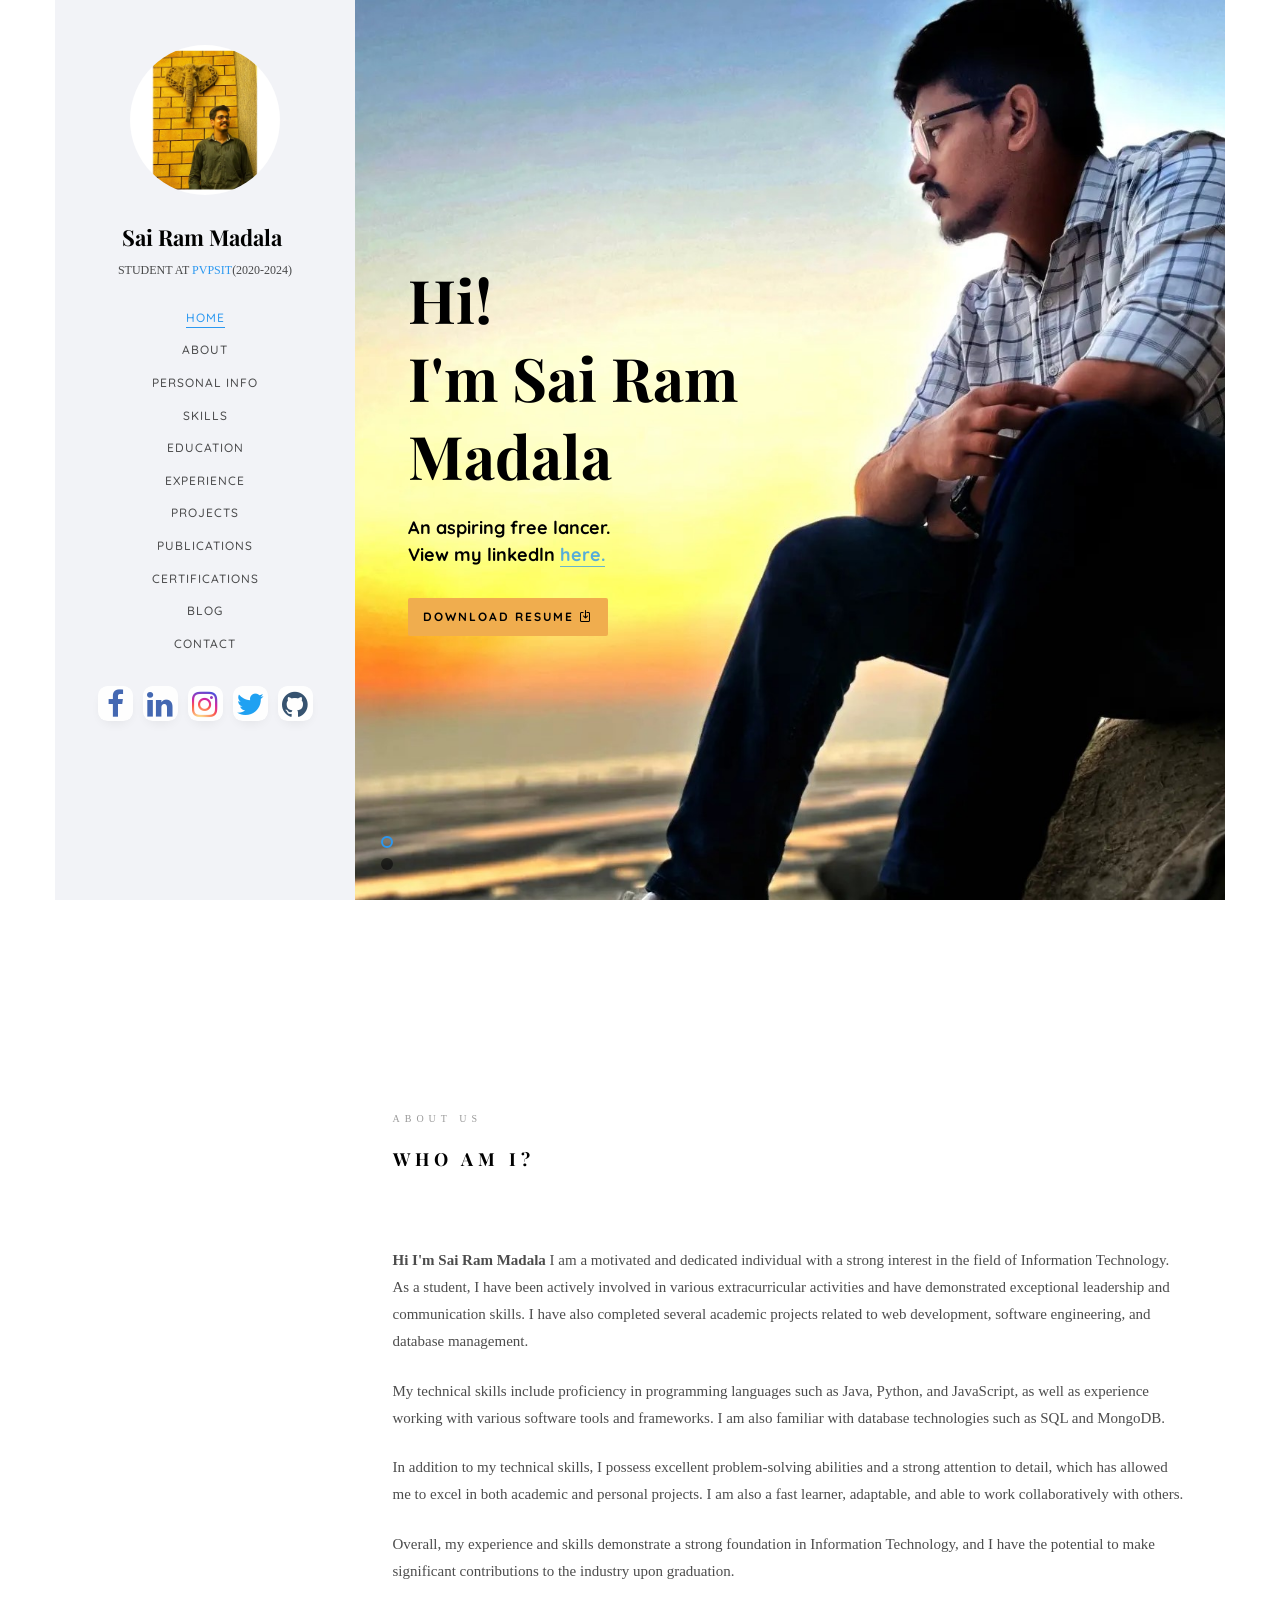
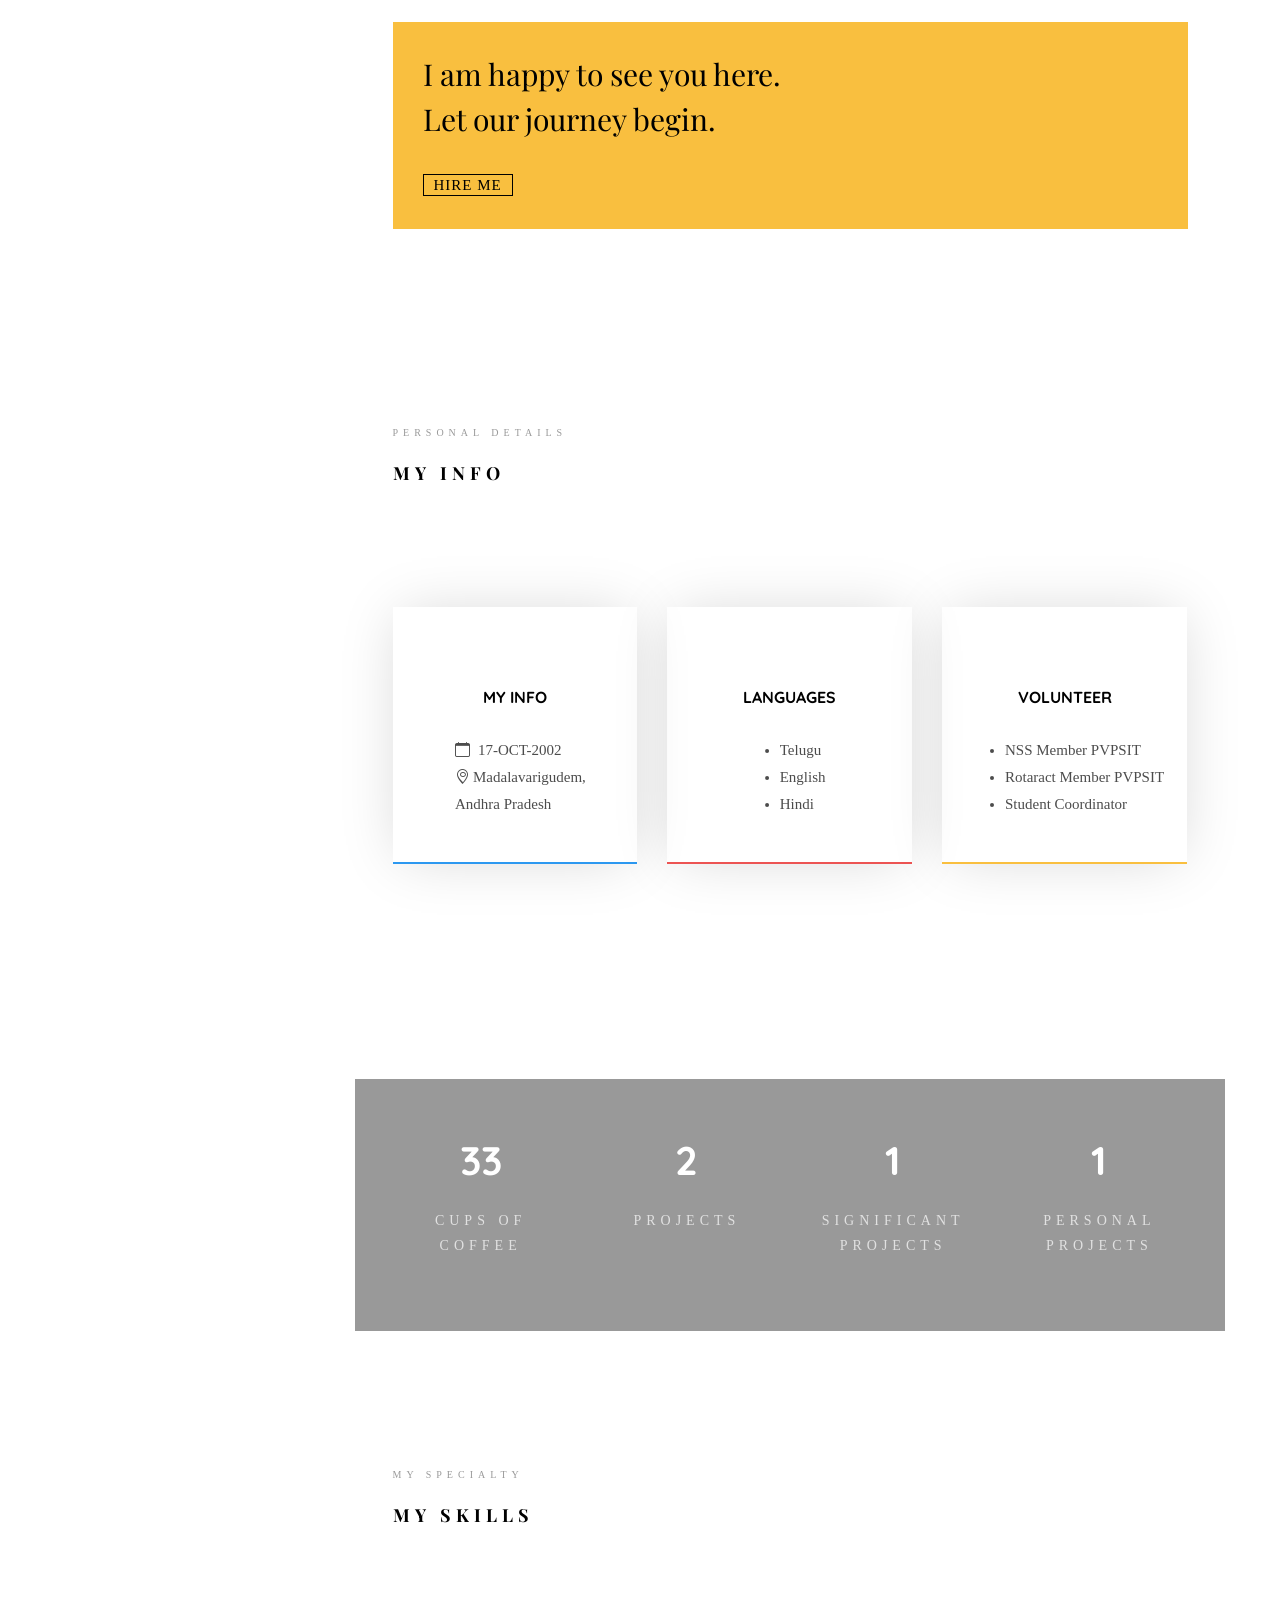
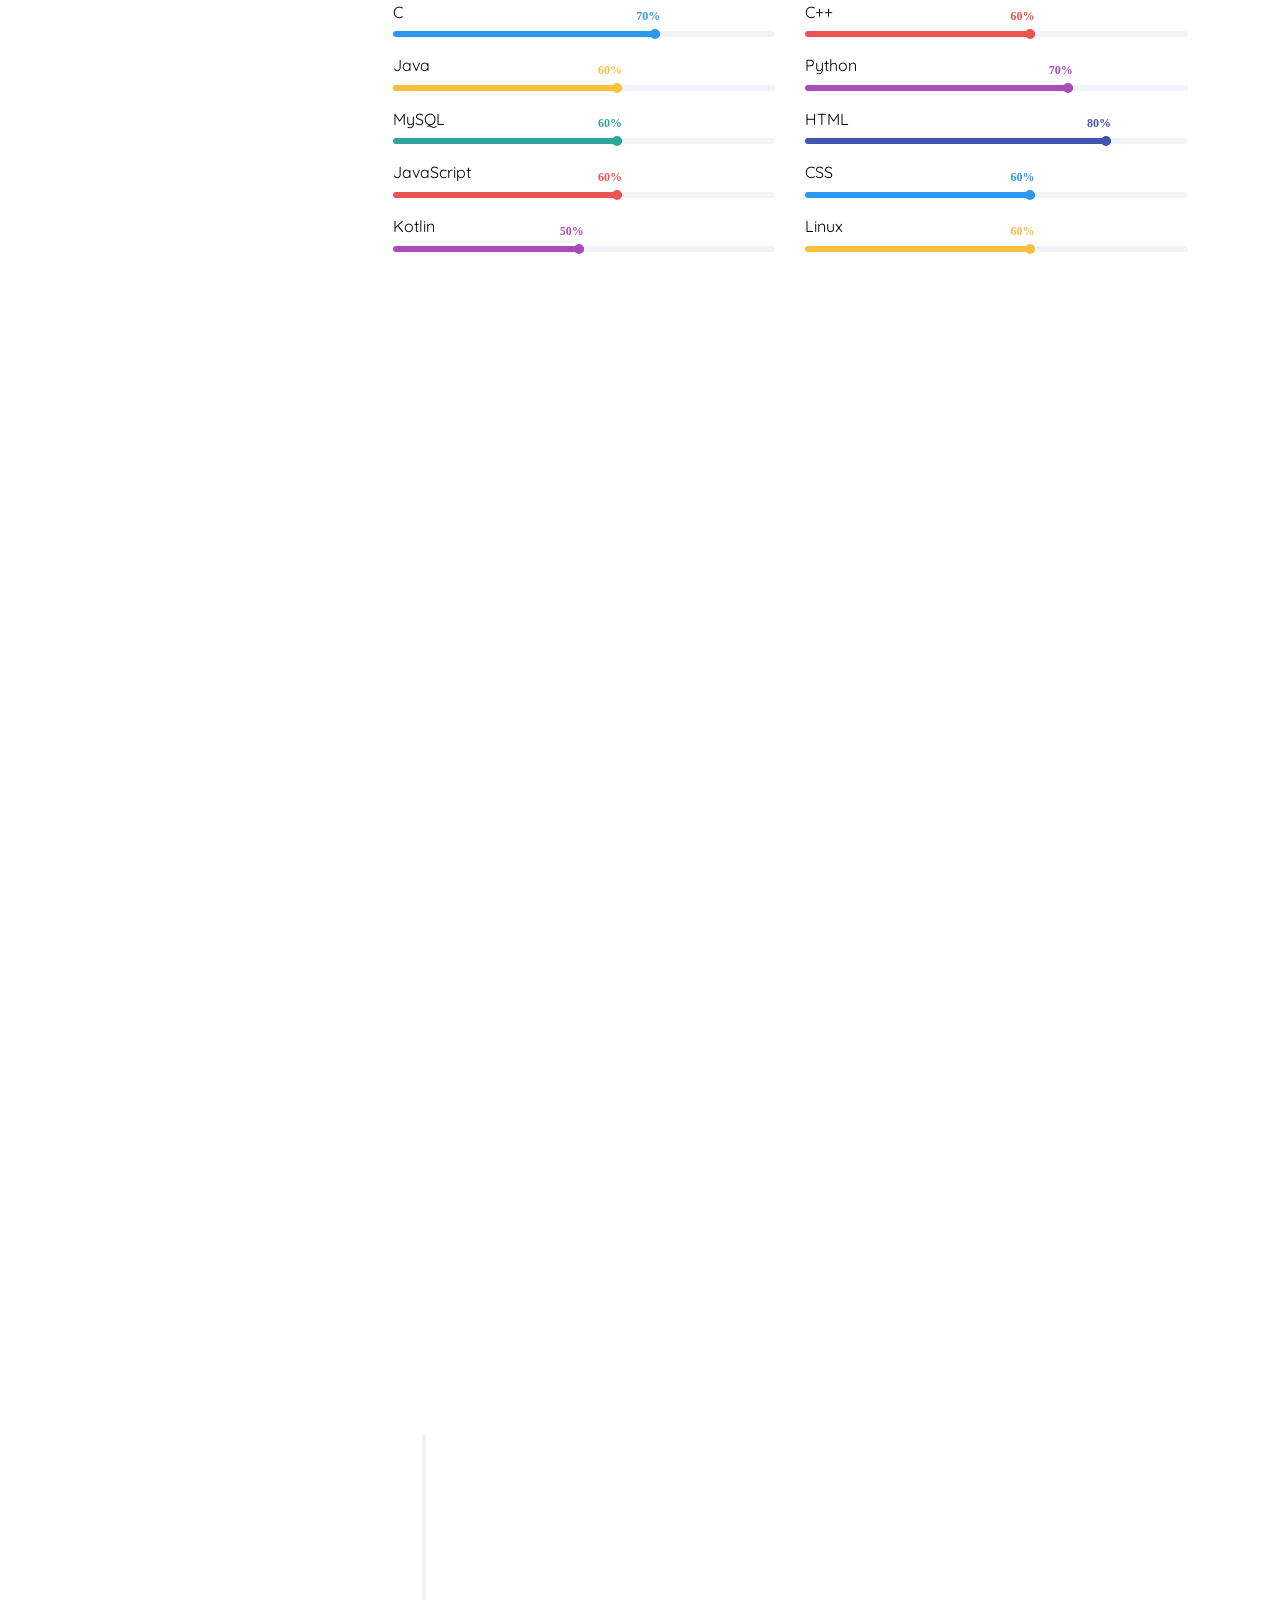
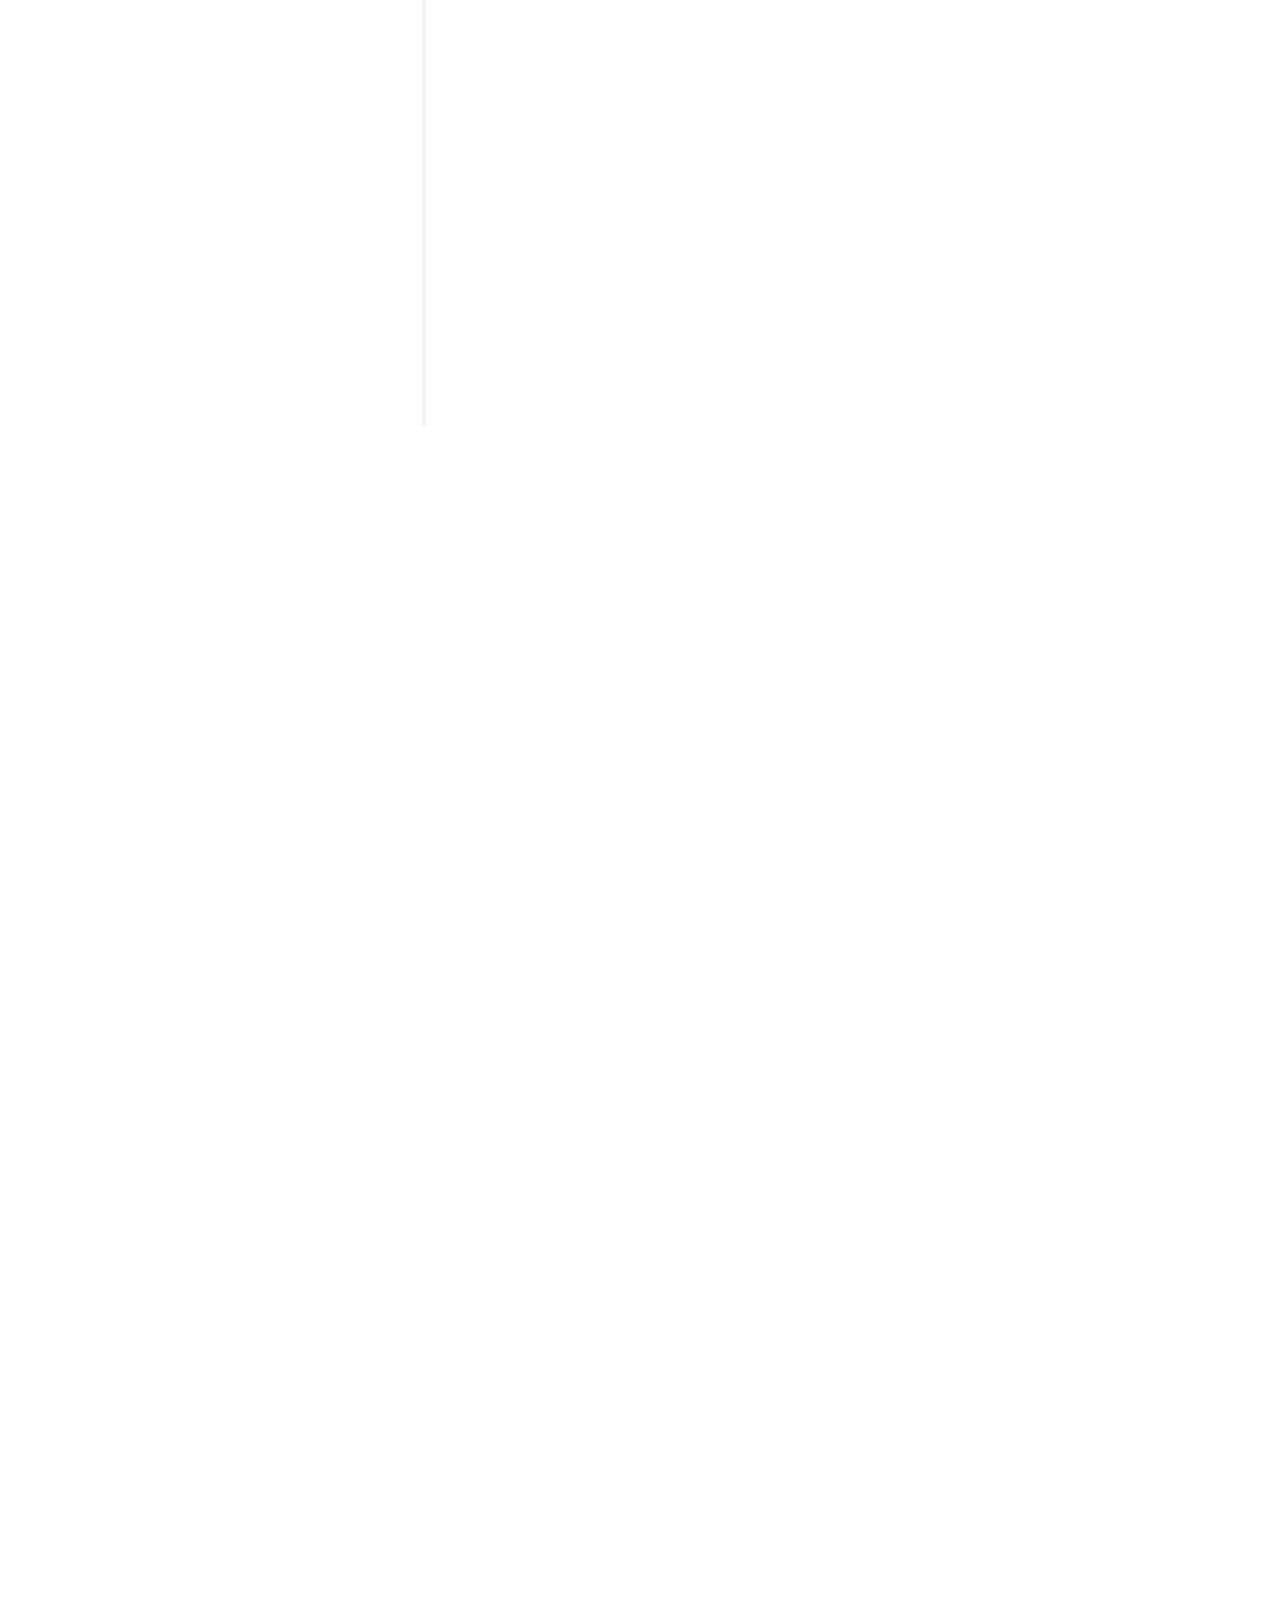
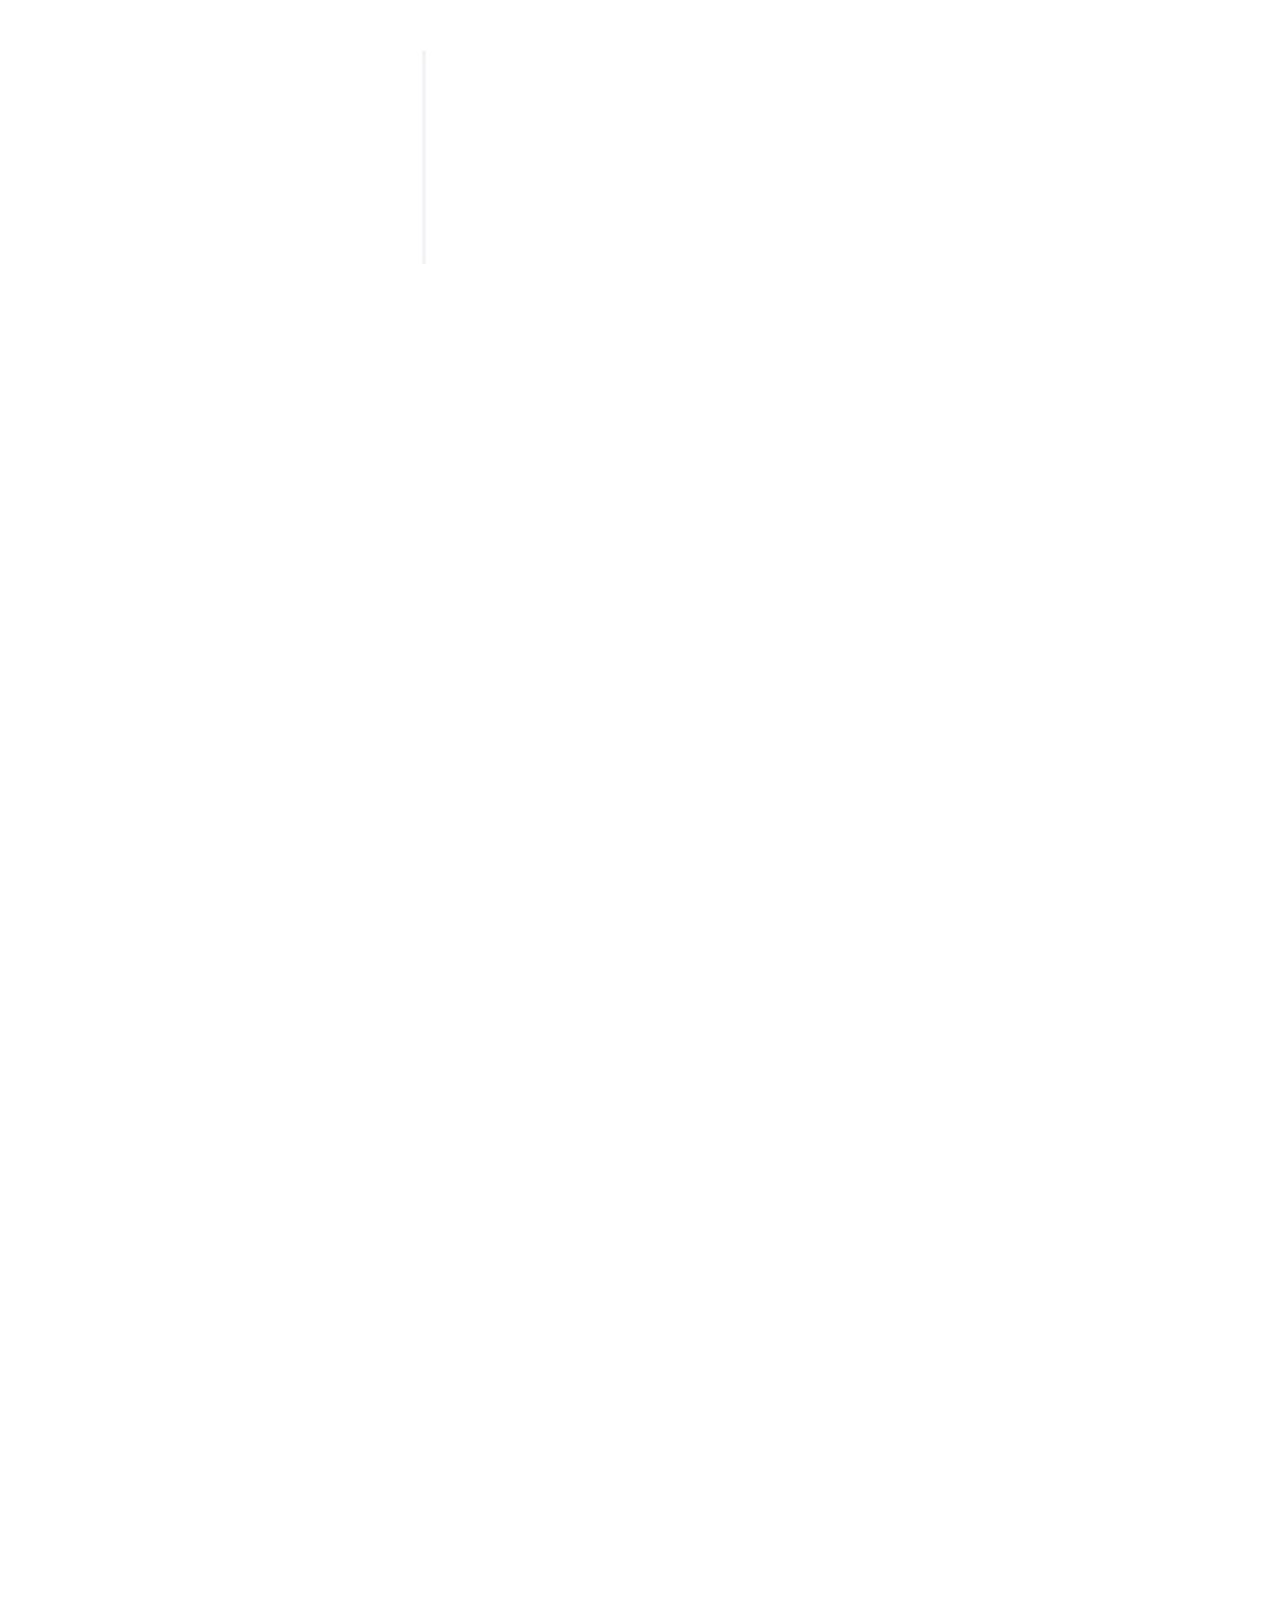
==== index.html @ a5eb8eda "skills update" ====
<!DOCTYPE HTML>
<html>
	<head>
	<meta charset="utf-8">
	<meta http-equiv="X-UA-Compatible" content="IE=edge">
	<title>Sai Ram Madala</title>
	<meta name="viewport" content="width=device-width, initial-scale=1">
	<meta name="description" content="" />
	<meta name="keywords" content="" />
	<meta name="author" content="" />

  <!-- Facebook and Twitter integration -->
	<meta property="og:title" content=""/>
	<meta property="og:image" content=""/>
	<meta property="og:url" content=""/>
	<meta property="og:site_name" content=""/>
	<meta property="og:description" content=""/>
	<meta name="twitter:title" content="" />
	<meta name="twitter:image" content="" />
	<meta name="twitter:url" content="" />
	<meta name="twitter:card" content="" />


	<link rel="stylesheet" href="https://cdnjs.cloudflare.com/ajax/libs/font-awesome/4.7.0/css/font-awesome.min.css">

	<!--Corousel-->
	<link rel="stylesheet" href="https://maxcdn.bootstrapcdn.com/bootstrap/3.4.1/css/bootstrap.min.css">
  	<script src="https://ajax.googleapis.com/ajax/libs/jquery/3.6.3/jquery.min.js"></script>
 	<script src="https://maxcdn.bootstrapcdn.com/bootstrap/3.4.1/js/bootstrap.min.js"></script>

	<!-- Place favicon.ico and apple-touch-icon.png in the root directory -->
	<link rel="shortcut icon" href="images/profile.jpg">

	<link href="https://fonts.googleapis.com/css?family=Quicksand:300,400,500,700" rel="stylesheet">
	<link href="https://fonts.googleapis.com/css?family=Playfair+Display:400,400i,700" rel="stylesheet">
	<link rel="stylesheet" href="https://cdn.jsdelivr.net/npm/bootstrap-icons@1.5.0/font/bootstrap-icons.css">
	
	<!-- Animate.css -->
	<link rel="stylesheet" href="css/animate.css">
	<!-- Icomoon Icon Fonts-->
	<link rel="stylesheet" href="css/icomoon.css">
	<!-- Bootstrap  -->
	<link rel="stylesheet" href="css/bootstrap.css">
	<!-- Flexslider  -->
	<link rel="stylesheet" href="css/flexslider.css">
	<!-- Flaticons  -->
	<link rel="stylesheet" href="fonts/flaticon/font/flaticon.css">
	<!-- Owl Carousel -->
	<link rel="stylesheet" href="css/owl.carousel.min.css">
	<link rel="stylesheet" href="css/owl.theme.default.min.css">
	<!-- Theme style  -->
	<link rel="stylesheet" href="css/style.css">

	<!-- Modernizr JS -->
	<script src="js/modernizr-2.6.2.min.js"></script>


	<script src="http://www.w3schools.com/lib/w3data.js"></script>
	<!-- FOR IE9 below -->
	<!--[if lt IE 9]>
	<script src="js/respond.min.js"></script>
	<![endif]-->

	</head>
	<body>
	<div id="colorlib-page">
		<div class="container-wrap">
		<a href="#" class="js-colorlib-nav-toggle colorlib-nav-toggle" data-toggle="collapse" data-target="#navbar" aria-expanded="false" aria-controls="navbar"><i></i></a>
		<aside id="colorlib-aside" role="complementary" class="border js-fullheight">
			<div class="text-center">
				<div class="author-img" style="background-image: url(images/profile.jpg);"></div>
				<h1 id="colorlib-logo"><a href="index.html">Sai Ram Madala</a></h1>
				<span class="position">Student at <a href="https://www.pvpsiddhartha.ac.in/" target="_blank">PVPSIT</a>(2020-2024)</span>
			</div>
			<nav id="colorlib-main-menu" role="navigation" class="navbar">
				<div id="navbar" class="collapse">
					<ul>
						<li class="active"><a href="#" data-nav-section="home">Home</a></li>
						<li><a href="#" data-nav-section="about">About</a></li>
						<li><a href="#" data-nav-section="Personal Info">Personal Info</a></li>
						<li><a href="#" data-nav-section="skills">Skills</a></li>
						<li><a href="#" data-nav-section="education">Education</a></li>
						<li><a href="#" data-nav-section="experience">Experience</a></li>
						<li><a href="#" data-nav-section="projects">Projects</a></li>
						<li><a href="#" data-nav-section="Publications">Publications</a></li>
						<li><a href="#" data-nav-section="Certifications">Certifications</a></li>
						<li><a href="#" data-nav-section="blog">blog</a></li>
						<li><a href="#" data-nav-section="contact">Contact</a></li>
					</ul>
				</div>
			</nav>

			<div class="colorlib-footer">
				<div class="wrapper">
					<a href="https://www.facebook.com/sairammadala333/" target="_blank"><div class="bg-ico" id="facebook"><i class="fa fa-facebook social  facebook fa-2x"></i></div></a>
					<a href="https://www.linkedin.com/in/madala-sairam/" target="_blank"><div class="bg-ico" id="linkedin"><i class="fa fa-linkedin social  linkedin fa-2x"></i></div></a>
					<a href="https://www.instagram.com/sairam_madala/" target="_blank"><div class="bg-ico" id="instagram"><i class="fa fa-instagram social  instagram fa-2x"></i></div></a>
					<a href="https://twitter.com/MadalaSair65687" target="_blank"><div class="bg-ico" id="twitter"><i class="fa fa-twitter social  twitter fa-2x"></i></div></a>
					<a href="https://github.com/sairammadala/" target="_blank"><div class="bg-ico" id="tumblr"><i class="fa fa-github social  tumblr fa-2x"></i></div></a>
					</div>
			</div>

		</aside>

		<div id="colorlib-main">
			<section id="colorlib-hero" class="js-fullheight" data-section="home">
				<div class="flexslider js-fullheight">
					<ul class="slides">
				   	<li style="background-image: url(images/cover.jpg); background-size: cover	;">
				   		<div class="overlay"></div>
				   		<div class="container-fluid">
				   			<div class="row">
					   			<div class="col-md-6 col-md-offset-3 col-md-pull-3 col-sm-12 col-xs-12 js-fullheight slider-text">
					   				<div class="slider-text-inner js-fullheight">
					   					<div class="desc">
						   					<h1>Hi! <br>I'm Sai Ram Madala</h1>
						   					<h2 style="color: black;"><b>An aspiring free lancer.<br>View my linkedln <a href="https://www.linkedin.com/in/madala-sairam/" target="_blank">here.</a></b></h2>
												<p ><a class="btn btn-warning" href="./documents/MSR.pdf" style="color: black;"><b>Download resume </b><i class="icon-download4"></i></a></p>
											</div>
					   				</div>
					   			</div>
					   		</div>
				   		</div>
				   	</li>
				   	<li style="background-image: url(images/cover.jpg);background-size: cover;">
				   		<div class="overlay"></div>
				   		<div class="container-fluid">
				   			<div class="row">
					   			<div class="col-md-6 col-md-offset-3 col-md-pull-3 col-sm-12 col-xs-12 js-fullheight slider-text">
					   				<div class="slider-text-inner">
					   					<div class="desc">
						   					<h1>Aspiring <br>Developer</h1>
												<h2><b>View my github profile <a href="https://github.com/sairammadala" target="_blank">here</a></b></h2>
												<p><a href="./documents/MSR.pdf" class="btn btn-warning"><b>Download resume<i class="icon-download4"></i></b> </a></p>
											</div>
					   				</div>
					   			</div>
					   		</div>
				   		</div>
				   	</li>
				  	</ul>
			  	</div>
			</section>

			<section class="colorlib-about" data-section="about">
				<div class="colorlib-narrow-content">
					<div class="row">
						<div class="col-md-12">
							<div class="row row-bottom-padded-sm animate-box" data-animate-effect="fadeInLeft">
								<div class="col-md-12">	
									<div class="about-desc">
										<span class="heading-meta">About Us</span>
										<h2 class="colorlib-heading">Who Am I?</h2>
										<p><strong>Hi I'm Sai Ram Madala</strong> I am a motivated and dedicated individual with a strong interest in the field of Information Technology. As a student, I have been actively involved in various extracurricular activities and have demonstrated exceptional leadership and communication skills. I have also completed several academic projects related to web development, software engineering, and database management.</p>
										<p>My technical skills include proficiency in programming languages such as Java, Python, and JavaScript, as well as experience working with various software tools and frameworks. I am also familiar with database technologies such as SQL and MongoDB.</p>
										<p>In addition to my technical skills, I possess excellent problem-solving abilities and a strong attention to detail, which has allowed me to excel in both academic and personal projects. I am also a fast learner, adaptable, and able to work collaboratively with others.</p>
										<p>Overall, my experience and skills demonstrate a strong foundation in Information Technology, and I have the potential to make significant contributions to the industry upon graduation.</p>
									</div>
								</div>
							</div>
							<div class="row">
								<div class="col-md-12 animate-box" data-animate-effect="fadeInLeft">
									<div class="hire">
										<h2>I am happy to see you here.<br>Let our journey begin.</h2>
										<a href="https://www.linkedin.com/in/madala-sairam/" class="btn-hire" target="_blank">Hire me</a>
									</div>
								</div>
							</div>
						</div>
					</div>
				</div>
			</section>


			
			<section class="colorlib-services" data-section="Personal Info">
				<div class="colorlib-narrow-content">
					<div class="row">
						<div class="col-md-6 col-md-offset-3 col-md-pull-3 animate-box" data-animate-effect="fadeInLeft">
							<span class="heading-meta">Personal Details</span>
							<h2 class="colorlib-heading">My Info</h2>
						</div>
					</div>
					<div class="row row-pt-md">
						<div class="col-md-4 text-center animate-box">
							<div class="services color-1">
								<span class="icon">
									<i class="bi-file-person"></i>
								</span>
								<div class="desc" style="text-align: center;">
									<h3>MY INFO</h3>
									<ul style="text-align: left; list-style-type: none;">
										<li><i class="bi-calendar" style="margin-right: 5px;"></i><p style="display: inline; padding-left: 3px;">17-OCT-2002</p></li>
										<li><i class="bi-geo-alt" style="display: inline;"></i><p style="display: inline; padding-left: 3px;">Madalavarigudem, Andhra Pradesh</p></li>
									</ul>
								</div>
							</div>
						</div>
						<div class="col-md-4 text-center animate-box">
							<div class="services color-2">
								<span class="icon">
									<i class="bi-translate"></i>
								</span>
								<div class="desc">
									<h3>Languages</h3>
									<div style="position: absolute;left: 47%;transform: translate(-50%,0%);">
										<ul style="text-align: left;">
											<li>Telugu</li>
											<li>English</li>
											<li>Hindi</li>
										</ul>
									</div>
								</div>
							</div>
						</div>
						<div class="col-md-4 text-center animate-box">
							<div class="services color-3">
								<span class="icon">
									<i class="bi-person"></i>
								</span>
								<div class="desc">
									<h3>Volunteer</h3>
									<div>
										<ul style="text-align: left;">
											<li>NSS Member PVPSIT</li>
											<li>Rotaract Member PVPSIT</li>
											<li>Student Coordinator</li>
										</ul>
									</div>
								</div>
							</div>
						</div>
					</div>
				</div>
			</section>
			
			<div id="colorlib-counter" class="colorlib-counters" style="background-image: url(images/cover_bg_1.jpg);" data-stellar-background-ratio="0.5">
				<div class="overlay"></div>
				<div class="colorlib-narrow-content">
					<div class="row">
					</div>
					<div class="row">
						<div class="col-md-3 text-center animate-box">
							<span class="colorlib-counter js-counter" data-from="0" data-to="99" data-speed="5000" data-refresh-interval="50"></span>
							<span class="colorlib-counter-label">Cups of coffee</span>
						</div>
						<div class="col-md-3 text-center animate-box">
							<span class="colorlib-counter js-counter" data-from="0" data-to="6" data-speed="5000" data-refresh-interval="50"></span>
							<span class="colorlib-counter-label">Projects</span>
						</div>
						<div class="col-md-3 text-center animate-box">
							<span class="colorlib-counter js-counter" data-from="0" data-to="2" data-speed="5000" data-refresh-interval="50"></span>
							<span class="colorlib-counter-label">Significant <br>Projects</span>
						</div>
						<div class="col-md-3 text-center animate-box">
							<span class="colorlib-counter js-counter" data-from="0" data-to="4" data-speed="5000" data-refresh-interval="50"></span>
							<span class="colorlib-counter-label">Personal <br>Projects</span>
						</div>
					</div>
				</div>
			</div>

			<section class="colorlib-skills" data-section="skills">
				<div class="colorlib-narrow-content">
					<div class="row">
						<div class="col-md-6 col-md-offset-3 col-md-pull-3 animate-box" data-animate-effect="fadeInLeft">
							<span class="heading-meta">My Specialty</span>
							<h2 class="colorlib-heading animate-box">My Skills</h2>
						</div>
					</div>
					<div class="row">
						<div class="col-md-6 animate-box" data-animate-effect="fadeInLeft">
							<div class="progress-wrap">
								<h3>C</h3>
								<div class="progress">
								 	<div class="progress-bar color-1" role="progressbar" aria-valuenow="70"
								  	aria-valuemin="0" aria-valuemax="100" style="width:70%">
								    <span>70%</span>
								  	</div>
								</div>
							</div>
						</div>
						<div class="col-md-6 animate-box" data-animate-effect="fadeInRight">
							<div class="progress-wrap">
								<h3>C++</h3>
								<div class="progress">
								 	<div class="progress-bar color-2" role="progressbar" aria-valuenow="60"
								  	aria-valuemin="0" aria-valuemax="100" style="width:60%">
								    <span>60%</span>
								  	</div>
								</div>
							</div>
						</div>
						<div class="col-md-6 animate-box" data-animate-effect="fadeInLeft">
							<div class="progress-wrap">
								<h3>Java</h3>
								<div class="progress">
								 	<div class="progress-bar color-3" role="progressbar" aria-valuenow="60"
								  	aria-valuemin="0" aria-valuemax="100" style="width:60%">
								    <span>60%</span>
								  	</div>
								</div>
							</div>
						</div>
						<div class="col-md-6 animate-box" data-animate-effect="fadeInRight">
							<div class="progress-wrap">
								<h3>Python</h3>
								<div class="progress">
								 	<div class="progress-bar color-4" role="progressbar" aria-valuenow="70"
								  	aria-valuemin="0" aria-valuemax="100" style="width:70%">
								    <span>70%</span>
								  	</div>
								</div>
							</div>
						</div>
						<div class="col-md-6 animate-box" data-animate-effect="fadeInLeft">
							<div class="progress-wrap">
								<h3>MySQL</h3>
								<div class="progress">
								 	<div class="progress-bar color-5" role="progressbar" aria-valuenow="60"
								  	aria-valuemin="0" aria-valuemax="100" style="width:60%">
								    <span>60%</span>
								  	</div>
								</div>
							</div>
						</div>
						<div class="col-md-6 animate-box" data-animate-effect="fadeInRight">
							<div class="progress-wrap">
								<h3>HTML</h3>
								<div class="progress">
								 	<div class="progress-bar color-6" role="progressbar" aria-valuenow="80"
								  	aria-valuemin="0" aria-valuemax="100" style="width:80%">
								    <span>80%</span>
								  	</div>
								</div>
							</div>
						</div>
						<div class="col-md-6 animate-box" data-animate-effect="fadeInLeft">
							<div class="progress-wrap">
								<h3>JavaScript</h3>
								<div class="progress">
								 	<div class="progress-bar color-2" role="progressbar" aria-valuenow="60"
								  	aria-valuemin="0" aria-valuemax="100" style="width:60%">
								    <span>60%</span>
								  	</div>
								</div>
							</div>
						</div>
						<div class="col-md-6 animate-box" data-animate-effect="fadeInRight">
							<div class="progress-wrap">
								<h3>CSS</h3>
								<div class="progress">
								 	<div class="progress-bar color-1" role="progressbar" aria-valuenow="60"
								  	aria-valuemin="0" aria-valuemax="100" style="width:60%">
								    <span>60%</span>
								  	</div>
								</div>
							</div>
						</div>
						<div class="col-md-6 animate-box" data-animate-effect="fadeInLeft">
							<div class="progress-wrap">
								<h3>Kotlin</h3>
								<div class="progress">
								 	<div class="progress-bar color-4" role="progressbar" aria-valuenow="50"
								  	aria-valuemin="0" aria-valuemax="100" style="width:50%">
								    <span>50%</span>
								  	</div>
								</div>
							</div>
						</div>
						<div class="col-md-6 animate-box" data-animate-effect="fadeInRight">
							<div class="progress-wrap">
								<h3>Linux</h3>
								<div class="progress">
								 	<div class="progress-bar color-3" role="progressbar" aria-valuenow="60"
								  	aria-valuemin="0" aria-valuemax="100" style="width:60%">
								    <span>60%</span>
								  	</div>
								</div>
							</div>
						</div>
						<div class="col-md-6 animate-box" data-animate-effect="fadeInLeft">
							<div class="progress-wrap">
								<h3>Git</h3>
								<div class="progress">
								 	<div class="progress-bar color-6" role="progressbar" aria-valuenow="70"
								  	aria-valuemin="0" aria-valuemax="100" style="width:70%">
								    <span>70%</span>
								  	</div>
								</div>
							</div>
						</div>
						<div class="col-md-6 animate-box" data-animate-effect="fadeInRight">
							<div class="progress-wrap">
								<h3>Data Structures</h3>
								<div class="progress">
								 	<div class="progress-bar color-5" role="progressbar" aria-valuenow="70"
								  	aria-valuemin="0" aria-valuemax="100" style="width:70%">
								    <span>70%</span>
								  	</div>
								</div>
							</div>
						</div>
						<div class="col-md-6 animate-box" data-animate-effect="fadeInLeft">
							<div class="progress-wrap">
								<h3>Reactjs</h3>
								<div class="progress">
								 	<div class="progress-bar color-3" role="progressbar" aria-valuenow="75"
								  	aria-valuemin="0" aria-valuemax="100" style="width:75%">
								    <span>75%</span>
								  	</div>
								</div>
							</div>
						</div>
					</div>
				</div>
			</section>

			<section class="colorlib-education" data-section="education">
				<div class="colorlib-narrow-content">
					<div class="row">
						<div class="col-md-6 col-md-offset-3 col-md-pull-3 animate-box" data-animate-effect="fadeInLeft">
							<span class="heading-meta">Education</span>
							<h2 class="colorlib-heading animate-box">Education</h2>
						</div>
					</div>
					<div class="row">
						<div class="col-md-12 animate-box" data-animate-effect="fadeInLeft">
							<div class="fancy-collapse-panel">
								<div class="panel-group" id="accordion" role="tablist" aria-multiselectable="true">
									<div class="panel panel-default">
									    <div class="panel-heading" role="tab" id="headingOne">
									        <h4 class="panel-title">
									            <a class="collapsed" data-toggle="collapse" data-parent="#accordion" href="#collapseOne" aria-expanded="true" aria-controls="collapseOne">Bachelor Degree of Information Technology
									            </a>
									        </h4>
									    </div>
									    <div id="collapseOne" class="panel-collapse collapse in" role="tabpanel" aria-labelledby="headingOne">
									         <div class="panel-body">
									            <div class="row">
										      		<div class="col-md-6">
										      			<p>PRASAD V POTLURI SIDDHARTHA INSTITUTE OF TECHNOLOGY</p>
														<p style="font-size: smaller;">kanuru, Vijayawada</p>
										      		</div>
										      		<div class="col-md-6">
										      			<p>CGPA: 8.99 <br> batch: 2020-2024</p>
										      		</div>
										      	</div>
									         </div>
									    </div>
									</div>
									<div class="panel panel-default">
									    <div class="panel-heading" role="tab" id="headingTwo">
									        <h4 class="panel-title">
									            <a class="collapsed" data-toggle="collapse" data-parent="#accordion" href="#collapseTwo" aria-expanded="false" aria-controls="collapseTwo">Intermediate Education
									            </a>
									        </h4>
									    </div>
									    <div id="collapseTwo" class="panel-collapse collapse" role="tabpanel" aria-labelledby="headingTwo">
									        <div class="panel-body">
									            <div class="row">
													<div class="col-md-6">
														<p>SRI CHAITANYA JUNIOR KALASALA</p>
														<p style="font-size: smaller;">Gudavalli, Vijayawada</p>
													</div>
													<div class="col-md-6">
														<p>CGPA: 9.88 <br> batch: 2018-2020</p>
													</div>
												</div>
									        </div>
									    </div>
									</div>
									<div class="panel panel-default">
									    <div class="panel-heading" role="tab" id="headingThree">
									        <h4 class="panel-title">
									            <a class="collapsed" data-toggle="collapse" data-parent="#accordion" href="#collapseThree" aria-expanded="false" aria-controls="collapseThree">Secondary Education
									            </a>
									        </h4>
									    </div>
									    <div id="collapseThree" class="panel-collapse collapse" role="tabpanel" aria-labelledby="headingThree">
									        <div class="panel-body">
									            <div class="row">
													<div class="col-md-6">
														<p>SRI CHAITANYA TECHNO SCHOOL</p>
														<p style="font-size: smaller;">Nunna, Vijayawada</p>
													</div>
													<div class="col-md-6">
														<p>CGPA: 9.7 <br> batch: 2017-2018</p>
													</div>
												</div>									        
											</div>
									    </div>
									</div>
								</div>
							</div>
						</div>
					</div>
				</div>
			</section>

			<section class="colorlib-experience" data-section="experience">
				<div class="colorlib-narrow-content">
					<div class="row">
						<div class="col-md-6 col-md-offset-3 col-md-pull-3 animate-box" data-animate-effect="fadeInLeft">
							<span class="heading-meta">Internships</span>
							<h2 class="colorlib-heading animate-box">Work Experience</h2>
						</div>
					</div>
					<div class="row">
						<div class="col-md-12">
				         <div class="timeline-centered">
					         <article class="timeline-entry animate-box" data-animate-effect="fadeInLeft">
					            <div class="timeline-entry-inner">
					               <div class="timeline-icon color-1">
					                  <i class="icon-pen2"></i>
					               </div>
					               <div class="timeline-label">
									  <h2><a href="./documents/Internships/AL-ML _Internship.pdf" target="_blank" style="text-decoration: underline;">AI-ML virtual Internship </a>&nbsp;&nbsp;&nbsp;<span>JULY 2022 - SEP 2022</span></h2>									  <p style="margin-top: 0px; font-size: small;padding-top: 0px;">AWS Academy</p>
					                  <p>It was a great experience for me to learn from AWS and I got some hands-on experience on different approaches and methods for AI and ML.</p>
					               </div>
					            </div>
					         </article>


					         <article class="timeline-entry animate-box" data-animate-effect="fadeInRight">
					            <div class="timeline-entry-inner">
					               <div class="timeline-icon color-2">
					                  <i class="icon-pen2"></i>
					               </div>
					               <div class="timeline-label">
									<h2><a href="./documents/Internships/Cyber-Security_Internship.pdf" target="_blank" style="text-decoration: underline;">Cyber Security virtual Internship </a>&nbsp;&nbsp;&nbsp;<span>MAR 2022 - MAY 2022</span></h2>									<p style="margin-top: 0px; font-size: small;padding-top: 0px;">Palo Alto Academy</p>
									<p>It was a great experience for me to learn from Palo Alto and I got some hands-on experience on different approaches and methods for Cybe Security.</p>
								 </div>
					            </div>
					         </article>

					         <article class="timeline-entry animate-box" data-animate-effect="fadeInLeft">
					            <div class="timeline-entry-inner">
					               <div class="timeline-icon color-3">
					                  <i class="icon-pen2"></i>
					               </div>
					               <div class="timeline-label">
									<h2><a href="./documents/Internships/verzeo_cyber-security_Internship.pdf" target="_blank" style="text-decoration: underline;">Cyber Security Internship </a>&nbsp;&nbsp;&nbsp;<span>FEB 2022 - MAR 2022</span></h2>									<p style="margin-top: 0px; font-size: small;padding-top: 0px;">Verzeo</p>
									<p>It was a great experience for me to learn from Verzeo and I got some hands-on experience on different approaches and methods for Cybe Security.</p>
					               </div>
					            </div>
					         </article>

					         <!--<article class="timeline-entry animate-box" data-animate-effect="fadeInTop">
					            <div class="timeline-entry-inner">
					               <div class="timeline-icon color-4">
					                  <i class="icon-pen2"></i>
					               </div>
					               <div class="timeline-label">
					               	<h2><a href="#">Creative Designer</a> <span>2017-2018</span></h2>
					                  <p>Even the all-powerful Pointing has no control about the blind texts it is an almost unorthographic life One day however a small line of blind text by the name of Lorem Ipsum decided to leave for the far World of Grammar.</p>
					               </div>
					            </div>
					         </article>

					         <article class="timeline-entry animate-box" data-animate-effect="fadeInLeft">
					            <div class="timeline-entry-inner">
					               <div class="timeline-icon color-5">
					                  <i class="icon-pen2"></i>
					               </div>
					               <div class="timeline-label">
					               	<h2><a href="#">UI/UX Designer at Envato</a> <span>2017-2018</span></h2>
					                  <p>Even the all-powerful Pointing has no control about the blind texts it is an almost unorthographic life One day however a small line of blind text by the name of Lorem Ipsum decided to leave for the far World of Grammar.</p>
					               </div>
					            </div>
					         </article>-->

					         <article class="timeline-entry begin animate-box" data-animate-effect="fadeInBottom">
					            <div class="timeline-entry-inner">
					               <div class="timeline-icon color-none">
					               </div>
					            </div>
					         </article>
					      </div>
					   </div>
				   </div>
				</div>
			</section>

			<section class="colorlib-blog" data-section="projects">
				<div class="colorlib-narrow-content">
					<div class="row">
						<div class="col-md-6 col-md-offset-3 col-md-pull-3 animate-box" data-animate-effect="fadeInLeft">
							<span class="heading-meta">Projects</span>
							<h2 class="colorlib-heading">Recent projects</h2>
						</div>
					</div>
					<div class="row">
						<div class="col-md-4 col-sm-6 animate-box" data-animate-effect="fadeInLeft">
							<div class="blog-entry">
								<a href="https://github.com/sairammadala/Hotel-Management-System" target="_blank" class="blog-img"><img src="images/hotel.jpg" class="img-responsive" alt="HTML5 Bootstrap Template by colorlib.com"></a>
								<div class="desc">
									<span><small>FEB 2023 -Mar 2023</small> |<small> <i class="icon-bubble3"></i> 4</small></span>
									<h3><a href="https://github.com/sairammadala/Hotel-Management-System" target="_blank">HOTEL MANAGEMENT SYSTEM</a></h3>
									<p>A full stack application of Hotel Management system using Html, CSS, JavaScript, JSP, JDBC, and Databases.</p>
								</div>
							</div>
						</div>
						<div class="col-md-4 col-sm-6 animate-box" data-animate-effect="fadeInRight">
							<div class="blog-entry">
								<a href="https://github.com/sairammadala/Classic-Pong-Game" target="_blank" class="blog-img"><img src="images/pong.png" class="img-responsive" alt="HTML5 Bootstrap Template by colorlib.com"></a>
								<div class="desc">
									<span><small>SEP 2022 - OCT 2022</small> | <small> <i class="icon-bubble3"></i> 4</small></span>
									<h3><a href="https://github.com/sairammadala/Classic-Pong-Game" target="_blank">Classic Pong Game</a></h3>
									<p>A classic Pong Game using python turtle module.</p>
								</div>
							</div>
						</div>
						<div class="col-md-4 col-sm-6 animate-box" data-animate-effect="fadeInLeft">
							<div class="blog-entry">
								<a href="https://github.com/sairammadala/Classic-snake-game" target="_blank" class="blog-img"><img src="images/snake.png" class="img-responsive" alt="HTML5 Bootstrap Template by colorlib.com"></a>
								<div class="desc">
									<span><small>JUL 2022 - AUG 2022</small> |<small> <i class="icon-bubble3"></i> 4</small></span>
									<h3><a href="https://github.com/sairammadala/Classic-snake-game" target="_blank">Classic Snake Game</a></h3>
									<p>A classic Snake Game using python turtle module.</p>
								</div>
							</div>
						</div>

					</div>
					<div class="row" id="tobereplaced1">
						<div class="col-md-12 animate-box">
							<p><a class="btn btn-primary btn-lg btn-load-more" onclick="load_content1()">Load more <i class="icon-reload"></i></a></p>
						</div>
					</div>
					<!-- <div w3-include-html="./Include_pages/projects.html"></div>  -->
					<div class="row" id="load_projects" style="display: none;">
						<div class="col-md-4 col-sm-6" data-animate-effect="fadeInLeft">
							<div class="blog-entry">
								<a href="https://github.com/sairammadala/Turtle_crossing_capstone_project" target="_blank" class="blog-img"><img src="images/turtle_crossing.png" class="img-responsive" alt="HTML5 Bootstrap Template by colorlib.com"></a>
								<div class="desc">
									<span><small>JUN 2022 - JUL 2022</small> |<small> <i class="icon-bubble3"></i> 4</small></span>
									<h3><a href="https://github.com/sairammadala/Turtle_crossing_capstone_project" target="_blank">Turtle Crossing Game</a></h3>
									<p>Turtle Crossing Game using python turtle module.</p>
								</div>
							</div>
						</div>
						<div class="col-md-4 col-sm-6" data-animate-effect="fadeInLeft">
							<div class="blog-entry">
								<a href="https://github.com/sairammadala/Tkinter-Pomodoro_GUI_Application" target="_blank" class="blog-img"><img src="images/pomodoro.png" class="img-responsive" alt="HTML5 Bootstrap Template by colorlib.com"></a>
								<div class="desc">
									<span><small>JUN 2022 - JUL 2022</small> |<small> <i class="icon-bubble3"></i> 4</small></span>
									<h3><a href="https://github.com/sairammadala/Tkinter-Pomodoro_GUI_Application" target="_blank">Pomodoro Timer</a></h3>
									<p>Pomodoro GUI timer using python Tkinter module.</p>
								</div>
							</div>
						</div>
						<div class="col-md-4 col-sm-6" data-animate-effect="fadeInLeft">
							<div class="blog-entry">
								<a href="https://github.com/sairammadala/Password-Manager-GUI-app" target="_blank" class="blog-img"><img src="images/password_manager.png" class="img-responsive" alt="HTML5 Bootstrap Template by colorlib.com"></a>
								<div class="desc">
									<span><small>MAY 2022 - JUN 2022</small> |<small> <i class="icon-bubble3"></i> 4</small></span>
									<h3><a href="https://github.com/sairammadala/Password-Manager-GUI-app" target="_blank">Password Manager Application</a></h3>
									<p>Password Manager GUI Application using python Tkinter module.</p>
								</div>
							</div>
						</div>
					</div>
					<script>
						function load_content1(){
							var rm = document.getElementById("tobereplaced1")
							rm.remove()
							// w3IncludeHTML();
							var to_be_loaded = document.getElementById("load_projects")
							to_be_loaded.style.display="block";
						}
					</script>
				</div>
			</section>

			<section class="colorlib-experience" data-section="Publications">
				<div class="colorlib-narrow-content">
					<div class="row">
						<div class="col-md-6 col-md-offset-3 col-md-pull-3 animate-box" data-animate-effect="fadeInLeft">
							<span class="heading-meta">Publications</span>
							<h2 class="colorlib-heading animate-box">Publications</h2>
						</div>
					</div>
					<div class="row">
						<div class="col-md-12">
				         <div class="timeline-centered">
					         <article class="timeline-entry animate-box" data-animate-effect="fadeInLeft">
					            <div class="timeline-entry-inner">
					               <div class="timeline-icon color-1">
					                  <i class="icon-pen2"></i>
					               </div>
					               <div class="timeline-label">
									  <h2><a href="https://www.ijiemr.org/public/uploads/paper/511511675672961.pdf" target="_blank" style="text-decoration: underline;">
										Human Activity Classification based on Smartphone Data <br> using ML Techniques</a>&nbsp;&nbsp;&nbsp;<span>FEB 2023</span></h2>
									  <p style="margin-top: 0px; font-size: small;padding-top: 0px;">International Journal For Innovative Engineering and Management Research</p>
					                  <p>The Publication mainly focuses on recognizing the fundamental human activities such as running, standing, and walking using Supervised Machine Learning techniques.</p>
					               </div>
					            </div>
					         </article>

					         <article class="timeline-entry begin animate-box" data-animate-effect="fadeInBottom">
					            <div class="timeline-entry-inner">
					               <div class="timeline-icon color-none">
					               </div>
					            </div>
					         </article>
					      </div>
					   </div>
				   </div>
				</div>
			</section>

			<section class="colorlib-work" data-section="Certifications">
				<div class="colorlib-narrow-content">
					<div class="row">
						<div class="col-md-6 col-md-offset-3 col-md-pull-3 animate-box" data-animate-effect="fadeInLeft">
							<span class="heading-meta">Licenses and Certifications</span>
							<h2 class="colorlib-heading animate-box">Recent certifications</h2>
						</div>
					</div>
					<div class="row">
						<div class="col-md-6 animate-box" data-animate-effect="fadeInLeft">
							<div class="project" style="background-image: url(./documents/coursera/meta_front_end/html_css_depth.png);">
								<div class="desc">
									<div class="con">
										<h3><a href="https://www.coursera.org/account/accomplishments/certificate/YCK9S6J53QYD" target="_blank" style="text-decoration: underline; font-weight: bold;">HTML and CSS in depth</a></h3>
										<span>Coursera</span>
										<p class="icon">
											<span><a><i class="bi-calendar2"></i></a></span>
											<span><a>MAR</a></span>
											<span><a>2023</a></span>
										</p>
									</div>
								</div>
							</div>
						</div>
						<div class="col-md-6 animate-box" data-animate-effect="fadeInLeft">
							<div class="project" style="background-image: url(./documents/coursera/google_it_automation/crash_python.png);">
								<div class="desc">
									<div class="con">
										<h3><a href="https://www.coursera.org/account/accomplishments/verify/KBHJBZN2ESBA" target="_blank" style="text-decoration: underline; font-weight: bold;">Crash course on Python</a></h3>
										<span>Coursera</span>
										<p class="icon">
											<span><a><i class="bi-calendar2"></i></a></span>
											<span><a>FEB</a></span>
											<span><a>2023</a></span>
										</p>
									</div>
								</div>
							</div>
						</div>
						<div class="col-md-6 animate-box" data-animate-effect="fadeInLeft">
							<div class="project" style="background-image: url(./documents/coursera/meta_back_end/Programming_python.png);">
								<div class="desc">
									<div class="con">
										<h3><a href="https://coursera.org/share/c1eb5614d5e2d27c9998bde2c46f3ae8" target="_blank" style="text-decoration: underline; font-weight: bold;">Programming in Python</a></h3>
										<span>Coursera</span>
										<p class="icon">
											<span><a><i class="bi-calendar2"></i></a></span>
											<span><a>FEB</a></span>
											<span><a>2023</a></span>
										</p>
									</div>
								</div>
							</div>
						</div>
						
						<div class="col-md-6 animate-box" data-animate-effect="fadeInLeft">
							<div class="project" style="background-image: url(./documents/coursera/meta_back_end/introduction_back_end.png);">
								<div class="desc">
									<div class="con">
										<h3><a href="https://coursera.org/share/146d27ff21e15570c95317957b282883" target="_blank" style="text-decoration: underline; font-weight: bold;">Intoduction to Back-End Development</a></h3>
										<span>Coursera</span>
										<p class="icon">
											<span><a><i class="bi-calendar2"></i></a></span>
											<span><a>JAN</a></span>
											<span><a>2023</a></span>
										</p>
									</div>
								</div>
							</div>
						</div>
						
					</div>
					<div class="row" id="tobereplaced2">
						<div class="col-md-12 animate-box">
							<p><a class="btn btn-primary btn-lg btn-load-more" onclick="load_content2()">Load more <i class="icon-reload"></i></a></p>
						</div>
					</div>
					<div class="row" id="load_certifications" style="display: none;">
						<div class="row">
							<div class="col-md-6" data-animate-effect="fadeInLeft">
								<div class="project" style="background-image: url(./documents/AWS_Academy/aws-academy-graduate-aws-academy-machine-learning-foundations.png);">
									<div class="desc">
										<div class="con">
											<h3><a href="https://www.credly.com/badges/d407b5df-3378-4108-8844-46508812a6d3/linked_in_profile" target="_blank" style="text-decoration: underline; font-weight: bold;">AWS Academy Graduate - AWS Academy Machine Learning Foundations</a></h3>
											<span>Coursera</span>
											<p class="icon">
												<span><a><i class="bi-calendar2"></i></a></span>
												<span><a>OCT</a></span>
												<span><a>2022</a></span>
											</p>
										</div>
									</div>
								</div>
							</div>
							
							<div class="col-md-6 " data-animate-effect="fadeInLeft">
								<div class="project" style="background-image: url(./documents/coursera/meta_front_end/version_control.png);">
									<div class="desc">
										<div class="con">
											<h3><a href="https://coursera.org/share/0290022de1a0cbfca8ee12f241c878c1" target="_blank" style="text-decoration: underline; font-weight: bold;">Git and Github</a></h3>
											<span>Coursera</span>
											<p class="icon">
												<span><a><i class="bi-calendar2"></i></a></span>
												<span><a>OCT</a></span>
												<span><a>2022</a></span>
											</p>
										</div>
									</div>
								</div>
							</div>
							
							<div class="col-md-6" data-animate-effect="fadeInLeft">
								<div class="project" style="background-image: url(./documents/coursera/meta_android/Introduction_to_Android_Mobile_Application_Development.png);">
									<div class="desc">
										<div class="con">
											<h3><a href="https://coursera.org/share/995a0aabaa4d9e91319ee08330a8e236" target="_blank" style="text-decoration: underline; font-weight: bold;">Introduction to Android Mobile Application Development</a></h3>
											<span>Coursera</span>
											<p class="icon">
												<span><a><i class="bi-calendar2"></i></a></span>
												<span><a>OCT</a></span>
												<span><a>2022</a></span>
											</p>
										</div>
									</div>
								</div>
							</div>
							
							<div class="col-md-6" data-animate-effect="fadeInLeft">
								<div class="project" style="background-image: url(./documents/coursera/meta_front_end/programming_with_javascript.png);">
									<div class="desc">
										<div class="con">
											<h3><a href="https://coursera.org/share/63c79091d658ff6337dcff4a23b77e5e" target="_blank" style="text-decoration: underline; font-weight: bold;">Programming with JavaScript</a></h3>
											<span>Coursera</span>
											<p class="icon">
												<span><a><i class="bi-calendar2"></i></a></span>
												<span><a>OCT</a></span>
												<span><a>2022</a></span>
											</p>
										</div>
									</div>
								</div>
							</div>
							
							<div class="col-md-6" data-animate-effect="fadeInLeft">
								<div class="project" style="background-image: url(./documents/AWS_Academy/aws-academy-graduate-aws-academy-cloud-foundations.png);">
									<div class="desc">
										<div class="con">
											<h3><a href="https://www.credly.com/badges/8a6f3d93-51db-4954-a555-2c139b18f6ad/linked_in_profile" target="_blank" style="text-decoration: underline; font-weight: bold;">AWS Academy Graduate - AWS Academy Cloud Foundations</a></h3>
											<span>AWS Academy</span>
											<p class="icon">
												<span><a><i class="bi-calendar2"></i></a></span>
												<span><a>SEP</a></span>
												<span><a>2022</a></span>
											</p>
										</div>
									</div>
								</div>
							</div>
							
							<div class="col-md-6 " data-animate-effect="fadeInLeft">
								<div class="project" style="background-image: url(./documents/coursera/meta_front_end/introduction_to_front_end.png);">
									<div class="desc">
										<div class="con">
											<h3><a href="https://coursera.org/share/50378d850afb14422635300966d0c9a1" target="_blank" style="text-decoration: underline; font-weight: bold;">Introduction to Front-End Development</a></h3>
											<span>Coursera</span>
											<p class="icon">
												<span><a><i class="bi-calendar2"></i></a></span>
												<span><a>SEP</a></span>
												<span><a>2022</a></span>
											</p>
										</div>
									</div>
								</div>
							</div>
							
							<div class="col-md-6 " data-animate-effect="fadeInLeft">
								<div class="project" style="background-image: url(../../documents/Infosys_Springboard/Python_foundation.png);">
									<div class="desc">
										<div class="con">
											<h3><a href="../../documents/Infosys_Springboard/Python_foundation.pdf" target="_blank" style="text-decoration: underline; font-weight: bold;">Python Foundation</a></h3>
											<span>Infosys Springboard</span>
											<p class="icon">
												<span><a><i class="bi-calendar2"></i></a></span>
												<span><a>SEP</a></span>
												<span><a>2022</a></span>
											</p>
										</div>
									</div>
								</div>
							</div>
							
							<div class="col-md-6 " data-animate-effect="fadeInLeft">
								<div class="project" style="background-image: url(../../documents/verzeo/verzeo_cyber_security.jpg);">
									<div class="desc">
										<div class="con">
											<h3><a href="../../documents/verzeo/verzeo_cyber_security.pdf" target="_blank" style="text-decoration: underline; font-weight: bold;">Cyber Security</a></h3>
											<span>Verzeo</span>
											<p class="icon">
												<span><a><i class="bi-calendar2"></i></a></span>
												<span><a>APR</a></span>
												<span><a>2022</a></span>
											</p>
										</div>
									</div>
								</div>
							</div>
						</div>
					</div>
					<script>
						function load_content2(){
							var rm = document.getElementById("tobereplaced2")
							rm.remove()
							// w3IncludeHTML();
							var to_be_loaded = document.getElementById("load_certifications")
							to_be_loaded.style.display="block";
						}
					</script>
				</div>
			</section>

			<section class="colorlib-blog" data-section="blog">
				<div class="colorlib-narrow-content">
					<div class="row">
						<div class="col-md-6 col-md-offset-3 col-md-pull-3 animate-box" data-animate-effect="fadeInLeft">
							<span class="heading-meta">Read</span>
							<h2 class="colorlib-heading">Recent Blog</h2>
						</div>
					</div>
					<div class="row">
						<div class="col-md-4 col-sm-6 animate-box" data-animate-effect="fadeInLeft">
							<div class="blog-entry">
								<div class="blog-img">
									<div id="myCarousel" class="carousel slide" data-ride="carousel">
										<!-- Indicators -->
										<ol class="carousel-indicators">
										  <li data-target="#myCarousel" data-slide-to="0" class="active"></li>
										  <li data-target="#myCarousel" data-slide-to="1" ></li>
										  <li data-target="#myCarousel" data-slide-to="2" ></li>
										</ol>
										<div class="carousel-inner" style="height: 100%;">
											<div class="item active">
												<img src="./images/rotasia_2023/rotasia_2k23.jpg" class="img-responsive" alt="home">
											</div>
											
											<div class="item">
												<img src="./images/rotasia_2023/rimg_1.jpg" alt="img1">
											</div>
								
											<div class="item">
												<img src="./images/rotasia_2023/rimg_2.JPG" alt="img2">
											</div>
										</div>
									</div>
								</div>
								<div class="desc">
									<span><small>FEB 2023 </small> | <small> Rotasia 2023 </small> | <small> <i class="icon-bubble3"></i> 4</small></span>
									<h3><a href="blog.html">Rotasia Bangaldesh 2023</a></h3>
									<p>It was a great experience attending to Rotasia Bangladesh 2023, It helped me to get exposed to the world more than ever and I also gained many connections</p>
								</div>
							</div>
						</div>
						<div class="col-md-4 col-sm-6 animate-box" data-animate-effect="fadeInLeft">
							<div class="blog-entry">
								<div class="blog-img">
									<div id="myCarousel" class="carousel slide" data-ride="carousel">
										<!-- Indicators -->
										<ol class="carousel-indicators">
										  <li data-target="#myCarousel" data-slide-to="0" class="active"></li>
										  <li data-target="#myCarousel" data-slide-to="1" ></li>
										</ol>
										<div class="carousel-inner" style="height: 100%;">
											<div class="item active">
												<img src="./images/GES2023/ges2023.jpg" alt="Los Angeles">
											</div>
											
											<div class="item">
												<img src="./images/GES2023/img_1.jpg" alt="Chicago">
											</div>
								
										</div>
									</div>
								</div>
								<div class="desc">
									<span><small>FEB 2023</small> | <small> GES 2k23 </small> | <small> <i class="icon-bubble3"></i> 4</small></span>
									<h3><a href="blog.html">GES summit 2023 IIT KGP</a></h3>
									<p>The whole IIT KGP campus was so big that we cant see it within our eyesight and beautiful too.We attended GES summit and participated in many events like intern carnival which gave us our first interview experience </p>
								</div>
							</div>
						</div>
					</div>
					<script>
						function load_content3(){
							var rm = document.getElementById("tobereplaced3")
							rm.remove()
							var add = document.getElementById("load_blog")
							add.style.display="block"
						}
					</script>
				</div>
			</section>

			<section class="colorlib-contact" data-section="contact">
				<div class="colorlib-narrow-content">
					<div class="row">
						<div class="col-md-6 col-md-offset-3 col-md-pull-3 animate-box" data-animate-effect="fadeInLeft">
							<span class="heading-meta">Get in Touch</span>
							<h2 class="colorlib-heading">Contact</h2>
						</div>
					</div>
					<div class="row">
						<div class="col-md-5">
							<div class="colorlib-feature colorlib-feature-sm animate-box" data-animate-effect="fadeInLeft">
								<div class="colorlib-icon">
									<i class="icon-globe-outline"></i>
								</div>
								<div class="colorlib-text">
									<p><a>sairammadala7101@gmail.com</a></p>
								</div>
							</div>

							<div class="colorlib-feature colorlib-feature-sm animate-box" data-animate-effect="fadeInLeft">
								<div class="colorlib-icon">
									<i class="icon-map"></i>
								</div>
								<div class="colorlib-text">
									<p>Madalavarigudem, Andhra Pradesh</p>
								</div>
							</div>

							<div class="colorlib-feature colorlib-feature-sm animate-box" data-animate-effect="fadeInLeft">
								<div class="colorlib-icon">
									<i class="icon-phone"></i>
								</div>
								<div class="colorlib-text">
									<p><a href="tel://">+91 8978142606</a></p>
								</div>
							</div>
						</div>
						<div class="col-md-7 col-md-push-1">
							<div class="row">
								<div class="col-md-10 col-md-offset-1 col-md-pull-1 animate-box" data-animate-effect="fadeInRight">
									<form action="https://formsubmit.co/sairammadala7101@gmail.com" method="post">
										<div class="form-group">
											<input type="text" class="form-control" placeholder="Name" id="name" name="name" required>										</div>
										<div class="form-group">
											<input type="email" class="form-control" placeholder="Email" id="email" name="email" required>										</div>
										<div class="form-group">
											<input type="text" class="form-control" placeholder="Subject" id="subject" name="subject"  required>										</div>
										<div class="form-group">
											<textarea id="message" cols="30" rows="7" class="form-control" placeholder="Message" id="message" name="message" required></textarea>
										</div>
										<div class="form-group">
											<!-- <input type="submit" class="btn btn-primary btn-send-message" value="Send Message"> -->
											<button class="btn btn-primary btn-send-message" onclick="return validateForm()">send message</button>										</div>
									</form>
								</div>
								
							</div>
						</div>
					</div>
				</div>
			</section>

		</div><!-- end:colorlib-main -->
	</div><!-- end:container-wrap -->
	</div><!-- end:colorlib-page -->

	<!--Contact form script-->
	<script>
		// function sendEmail(){
			
		// }
	</script>

	<!-- jQuery -->
	<script src="js/jquery.min.js"></script>
	<!-- jQuery Easing -->
	<script src="js/jquery.easing.1.3.js"></script>
	<!-- Bootstrap -->
	<script src="js/bootstrap.min.js"></script>
	<!-- Waypoints -->
	<script src="js/jquery.waypoints.min.js"></script>
	<!-- Flexslider -->
	<script src="js/jquery.flexslider-min.js"></script>
	<!-- Owl carousel -->
	<script src="js/owl.carousel.min.js"></script>
	<!-- Counters -->
	<script src="js/jquery.countTo.js"></script>
	
	
	<!-- MAIN JS -->
	<script src="js/main.js"></script>

	</body>
</html>
---- css/icomoon.css ----
@font-face {
  font-family: 'icomoon';
  src:  url('fonts/icomoon.eot?6py85u');
  src:  url('fonts/icomoon.eot?6py85u#iefix') format('embedded-opentype'),
    url('fonts/icomoon.ttf?6py85u') format('truetype'),
    url('fonts/icomoon.woff?6py85u') format('woff'),
    url('fonts/icomoon.svg?6py85u#icomoon') format('svg');
  font-weight: normal;
  font-style: normal;
}

[class^="icon-"], [class*=" icon-"] {
  /* use !important to prevent issues with browser extensions that change fonts */
  font-family: 'icomoon' !important;
  speak: none;
  font-style: normal;
  font-weight: normal;
  font-variant: normal;
  text-transform: none;
  line-height: 1;

  /* Better Font Rendering =========== */
  -webkit-font-smoothing: antialiased;
  -moz-osx-font-smoothing: grayscale;
}

.icon-times:before {
  content: "\e930";
}
.icon-tick:before {
  content: "\e931";
}
.icon-plus:before {
  content: "\e932";
}
.icon-minus:before {
  content: "\e933";
}
.icon-equals:before {
  content: "\e934";
}
.icon-divide:before {
  content: "\e935";
}
.icon-chevron-right:before {
  content: "\e936";
}
.icon-chevron-left:before {
  content: "\e937";
}
.icon-arrow-right-thick:before {
  content: "\e938";
}
.icon-arrow-left-thick:before {
  content: "\e939";
}
.icon-th-small:before {
  content: "\e93a";
}
.icon-th-menu:before {
  content: "\e93b";
}
.icon-th-list:before {
  content: "\e93c";
}
.icon-th-large:before {
  content: "\e93d";
}
.icon-home:before {
  content: "\e93e";
}
.icon-arrow-forward:before {
  content: "\e93f";
}
.icon-arrow-back:before {
  content: "\e940";
}
.icon-rss:before {
  content: "\e941";
}
.icon-location:before {
  content: "\e942";
}
.icon-link:before {
  content: "\e943";
}
.icon-image:before {
  content: "\e944";
}
.icon-arrow-up-thick:before {
  content: "\e945";
}
.icon-arrow-down-thick:before {
  content: "\e946";
}
.icon-starburst:before {
  content: "\e947";
}
.icon-starburst-outline:before {
  content: "\e948";
}
.icon-star3:before {
  content: "\e949";
}
.icon-flow-children:before {
  content: "\e94a";
}
.icon-export:before {
  content: "\e94b";
}
.icon-delete2:before {
  content: "\e94c";
}
.icon-delete-outline:before {
  content: "\e94d";
}
.icon-cloud-storage:before {
  content: "\e94e";
}
.icon-wi-fi:before {
  content: "\e94f";
}
.icon-heart:before {
  content: "\e950";
}
.icon-flash:before {
  content: "\e951";
}
.icon-cancel:before {
  content: "\e952";
}
.icon-backspace:before {
  content: "\e953";
}
.icon-attachment:before {
  content: "\e954";
}
.icon-arrow-move:before {
  content: "\e955";
}
.icon-warning:before {
  content: "\e956";
}
.icon-user:before {
  content: "\e957";
}
.icon-radar:before {
  content: "\e958";
}
.icon-lock-open:before {
  content: "\e959";
}
.icon-lock-closed:before {
  content: "\e95a";
}
.icon-location-arrow:before {
  content: "\e95b";
}
.icon-info:before {
  content: "\e95c";
}
.icon-user-delete:before {
  content: "\e95d";
}
.icon-user-add:before {
  content: "\e95e";
}
.icon-media-pause:before {
  content: "\e95f";
}
.icon-group:before {
  content: "\e960";
}
.icon-chart-pie:before {
  content: "\e961";
}
.icon-chart-line:before {
  content: "\e962";
}
.icon-chart-bar:before {
  content: "\e963";
}
.icon-chart-area:before {
  content: "\e964";
}
.icon-video:before {
  content: "\e965";
}
.icon-point-of-interest:before {
  content: "\e966";
}
.icon-infinity:before {
  content: "\e967";
}
.icon-globe:before {
  content: "\e968";
}
.icon-eye:before {
  content: "\e969";
}
.icon-cog:before {
  content: "\e96a";
}
.icon-camera:before {
  content: "\e96b";
}
.icon-upload:before {
  content: "\e96c";
}
.icon-scissors:before {
  content: "\e96d";
}
.icon-refresh:before {
  content: "\e96e";
}
.icon-pin:before {
  content: "\e96f";
}
.icon-key:before {
  content: "\e970";
}
.icon-info-large:before {
  content: "\e971";
}
.icon-eject:before {
  content: "\e972";
}
.icon-download:before {
  content: "\e973";
}
.icon-zoom:before {
  content: "\e974";
}
.icon-zoom-out:before {
  content: "\e975";
}
.icon-zoom-in:before {
  content: "\e976";
}
.icon-sort-numerically:before {
  content: "\e977";
}
.icon-sort-alphabetically:before {
  content: "\e978";
}
.icon-input-checked:before {
  content: "\e979";
}
.icon-calender:before {
  content: "\e97a";
}
.icon-world2:before {
  content: "\e97b";
}
.icon-notes:before {
  content: "\e97c";
}
.icon-code:before {
  content: "\e97d";
}
.icon-arrow-sync:before {
  content: "\e97e";
}
.icon-arrow-shuffle:before {
  content: "\e97f";
}
.icon-arrow-repeat:before {
  content: "\e980";
}
.icon-arrow-minimise:before {
  content: "\e981";
}
.icon-arrow-maximise:before {
  content: "\e982";
}
.icon-arrow-loop:before {
  content: "\e983";
}
.icon-anchor:before {
  content: "\e984";
}
.icon-spanner:before {
  content: "\e985";
}
.icon-puzzle:before {
  content: "\e986";
}
.icon-power:before {
  content: "\e987";
}
.icon-plane:before {
  content: "\e988";
}
.icon-pi:before {
  content: "\e989";
}
.icon-phone:before {
  content: "\e98a";
}
.icon-microphone2:before {
  content: "\e98b";
}
.icon-media-rewind:before {
  content: "\e98c";
}
.icon-flag:before {
  content: "\e98d";
}
.icon-adjust-brightness:before {
  content: "\e98e";
}
.icon-waves:before {
  content: "\e98f";
}
.icon-social-twitter:before {
  content: "\e990";
}
.icon-social-facebook:before {
  content: "\e991";
}
.icon-social-dribbble:before {
  content: "\e992";
}
.icon-media-stop:before {
  content: "\e993";
}
.icon-media-record:before {
  content: "\e994";
}
.icon-media-play:before {
  content: "\e995";
}
.icon-media-fast-forward:before {
  content: "\e996";
}
.icon-media-eject:before {
  content: "\e997";
}
.icon-social-vimeo:before {
  content: "\e998";
}
.icon-social-tumbler:before {
  content: "\e999";
}
.icon-social-skype:before {
  content: "\e99a";
}
.icon-social-pinterest:before {
  content: "\e99b";
}
.icon-social-linkedin:before {
  content: "\e99c";
}
.icon-social-last-fm:before {
  content: "\e99d";
}
.icon-social-github:before {
  content: "\e99e";
}
.icon-social-flickr:before {
  content: "\e99f";
}
.icon-at:before {
  content: "\e9a0";
}
.icon-times-outline:before {
  content: "\e9a1";
}
.icon-plus-outline:before {
  content: "\e9a2";
}
.icon-minus-outline:before {
  content: "\e9a3";
}
.icon-tick-outline:before {
  content: "\e9a4";
}
.icon-th-large-outline:before {
  content: "\e9a5";
}
.icon-equals-outline:before {
  content: "\e9a6";
}
.icon-divide-outline:before {
  content: "\e9a7";
}
.icon-chevron-right-outline:before {
  content: "\e9a8";
}
.icon-chevron-left-outline:before {
  content: "\e9a9";
}
.icon-arrow-right-outline:before {
  content: "\e9aa";
}
.icon-arrow-left-outline:before {
  content: "\e9ab";
}
.icon-th-small-outline:before {
  content: "\e9ac";
}
.icon-th-menu-outline:before {
  content: "\e9ad";
}
.icon-th-list-outline:before {
  content: "\e9ae";
}
.icon-news2:before {
  content: "\e9b1";
}
.icon-home-outline:before {
  content: "\e9b2";
}
.icon-arrow-up-outline:before {
  content: "\e9b3";
}
.icon-arrow-forward-outline:before {
  content: "\e9b4";
}
.icon-arrow-down-outline:before {
  content: "\e9b5";
}
.icon-arrow-back-outline:before {
  content: "\e9b6";
}
.icon-trash3:before {
  content: "\e9b7";
}
.icon-rss-outline:before {
  content: "\e9b8";
}
.icon-message:before {
  content: "\e9b9";
}
.icon-location-outline:before {
  content: "\e9ba";
}
.icon-link-outline:before {
  content: "\e9bb";
}
.icon-image-outline:before {
  content: "\e9bc";
}
.icon-export-outline:before {
  content: "\e9bd";
}
.icon-cross:before {
  content: "\e9be";
}
.icon-wi-fi-outline:before {
  content: "\e9bf";
}
.icon-star-outline:before {
  content: "\e9c0";
}
.icon-media-pause-outline:before {
  content: "\e9c1";
}
.icon-mail:before {
  content: "\e9c2";
}
.icon-heart-outline:before {
  content: "\e9c3";
}
.icon-flash-outline:before {
  content: "\e9c4";
}
.icon-cancel-outline:before {
  content: "\e9c5";
}
.icon-beaker:before {
  content: "\e9c6";
}
.icon-arrow-move-outline:before {
  content: "\e9c7";
}
.icon-watch2:before {
  content: "\e9c8";
}
.icon-warning-outline:before {
  content: "\e9c9";
}
.icon-time:before {
  content: "\e9ca";
}
.icon-radar-outline:before {
  content: "\e9cb";
}
.icon-lock-open-outline:before {
  content: "\e9cc";
}
.icon-location-arrow-outline:before {
  content: "\e9cd";
}
.icon-info-outline:before {
  content: "\e9ce";
}
.icon-backspace-outline:before {
  content: "\e9cf";
}
.icon-attachment-outline:before {
  content: "\e9d0";
}
.icon-user-outline:before {
  content: "\e9d1";
}
.icon-user-delete-outline:before {
  content: "\e9d2";
}
.icon-user-add-outline:before {
  content: "\e9d3";
}
.icon-lock-closed-outline:before {
  content: "\e9d4";
}
.icon-group-outline:before {
  content: "\e9d5";
}
.icon-chart-pie-outline:before {
  content: "\e9d6";
}
.icon-chart-line-outline:before {
  content: "\e9d7";
}
.icon-chart-bar-outline:before {
  content: "\e9d8";
}
.icon-chart-area-outline:before {
  content: "\e9d9";
}
.icon-video-outline:before {
  content: "\e9da";
}
.icon-point-of-interest-outline:before {
  content: "\e9db";
}
.icon-map:before {
  content: "\e9dc";
}
.icon-key-outline:before {
  content: "\e9dd";
}
.icon-infinity-outline:before {
  content: "\e9de";
}
.icon-globe-outline:before {
  content: "\e9df";
}
.icon-eye-outline:before {
  content: "\e9e0";
}
.icon-cog-outline:before {
  content: "\e9e1";
}
.icon-camera-outline:before {
  content: "\e9e2";
}
.icon-upload-outline:before {
  content: "\e9e3";
}
.icon-support:before {
  content: "\e9e4";
}
.icon-scissors-outline:before {
  content: "\e9e5";
}
.icon-refresh-outline:before {
  content: "\e9e6";
}
.icon-info-large-outline:before {
  content: "\e9e7";
}
.icon-eject-outline:before {
  content: "\e9e8";
}
.icon-download-outline:before {
  content: "\e9e9";
}
.icon-battery-mid:before {
  content: "\e9ea";
}
.icon-battery-low:before {
  content: "\e9eb";
}
.icon-battery-high:before {
  content: "\e9ec";
}
.icon-zoom-outline:before {
  content: "\e9ed";
}
.icon-zoom-out-outline:before {
  content: "\e9ee";
}
.icon-zoom-in-outline:before {
  content: "\e9ef";
}
.icon-tag3:before {
  content: "\e9f0";
}
.icon-tabs-outline:before {
  content: "\e9f1";
}
.icon-pin-outline:before {
  content: "\e9f2";
}
.icon-message-typing:before {
  content: "\e9f3";
}
.icon-directions:before {
  content: "\e9f4";
}
.icon-battery-full:before {
  content: "\e9f5";
}
.icon-battery-charge:before {
  content: "\e9f6";
}
.icon-pipette:before {
  content: "\e9f7";
}
.icon-pencil:before {
  content: "\e9f8";
}
.icon-folder:before {
  content: "\e9f9";
}
.icon-folder-delete:before {
  content: "\e9fa";
}
.icon-folder-add:before {
  content: "\e9fb";
}
.icon-edit:before {
  content: "\e9fc";
}
.icon-document:before {
  content: "\e9fd";
}
.icon-document-delete:before {
  content: "\e9fe";
}
.icon-document-add:before {
  content: "\e9ff";
}
.icon-brush:before {
  content: "\ea00";
}
.icon-thumbs-up:before {
  content: "\ea01";
}
.icon-thumbs-down:before {
  content: "\ea02";
}
.icon-pen:before {
  content: "\ea03";
}
.icon-sort-numerically-outline:before {
  content: "\ea04";
}
.icon-sort-alphabetically-outline:before {
  content: "\ea05";
}
.icon-social-last-fm-circular:before {
  content: "\ea06";
}
.icon-social-github-circular:before {
  content: "\ea07";
}
.icon-compass:before {
  content: "\ea08";
}
.icon-bookmark:before {
  content: "\ea09";
}
.icon-input-checked-outline:before {
  content: "\ea0a";
}
.icon-code-outline:before {
  content: "\ea0b";
}
.icon-calender-outline:before {
  content: "\ea0c";
}
.icon-business-card:before {
  content: "\ea0d";
}
.icon-arrow-up:before {
  content: "\ea0e";
}
.icon-arrow-sync-outline:before {
  content: "\ea0f";
}
.icon-arrow-right:before {
  content: "\ea10";
}
.icon-arrow-repeat-outline:before {
  content: "\ea11";
}
.icon-arrow-loop-outline:before {
  content: "\ea12";
}
.icon-arrow-left:before {
  content: "\ea13";
}
.icon-flow-switch:before {
  content: "\ea14";
}
.icon-flow-parallel:before {
  content: "\ea15";
}
.icon-flow-merge:before {
  content: "\ea16";
}
.icon-document-text:before {
  content: "\ea17";
}
.icon-clipboard:before {
  content: "\ea18";
}
.icon-calculator:before {
  content: "\ea19";
}
.icon-arrow-minimise-outline:before {
  content: "\ea1a";
}
.icon-arrow-maximise-outline:before {
  content: "\ea1b";
}
.icon-arrow-down:before {
  content: "\ea1c";
}
.icon-gift:before {
  content: "\ea1d";
}
.icon-film:before {
  content: "\ea1e";
}
.icon-database:before {
  content: "\ea1f";
}
.icon-bell:before {
  content: "\ea20";
}
.icon-anchor-outline:before {
  content: "\ea21";
}
.icon-adjust-contrast:before {
  content: "\ea22";
}
.icon-world-outline:before {
  content: "\ea23";
}
.icon-shopping-bag:before {
  content: "\ea24";
}
.icon-power-outline:before {
  content: "\ea25";
}
.icon-notes-outline:before {
  content: "\ea26";
}
.icon-device-tablet:before {
  content: "\ea27";
}
.icon-device-phone:before {
  content: "\ea28";
}
.icon-device-laptop:before {
  content: "\ea29";
}
.icon-device-desktop:before {
  content: "\ea2a";
}
.icon-briefcase:before {
  content: "\ea2b";
}
.icon-stopwatch:before {
  content: "\ea2c";
}
.icon-spanner-outline:before {
  content: "\ea2d";
}
.icon-puzzle-outline:before {
  content: "\ea2e";
}
.icon-printer:before {
  content: "\ea2f";
}
.icon-pi-outline:before {
  content: "\ea30";
}
.icon-lightbulb:before {
  content: "\ea31";
}
.icon-flag-outline:before {
  content: "\ea32";
}
.icon-contacts:before {
  content: "\ea33";
}
.icon-archive2:before {
  content: "\ea34";
}
.icon-weather-stormy:before {
  content: "\ea35";
}
.icon-weather-shower:before {
  content: "\ea36";
}
.icon-weather-partly-sunny:before {
  content: "\ea37";
}
.icon-weather-downpour:before {
  content: "\ea38";
}
.icon-weather-cloudy:before {
  content: "\ea39";
}
.icon-plane-outline:before {
  content: "\ea3a";
}
.icon-phone-outline:before {
  content: "\ea3b";
}
.icon-microphone-outline:before {
  content: "\ea3c";
}
.icon-weather-windy:before {
  content: "\ea3d";
}
.icon-weather-windy-cloudy:before {
  content: "\ea3e";
}
.icon-weather-sunny:before {
  content: "\ea3f";
}
.icon-weather-snow:before {
  content: "\ea40";
}
.icon-weather-night:before {
  content: "\ea41";
}
.icon-media-stop-outline:before {
  content: "\ea42";
}
.icon-media-rewind-outline:before {
  content: "\ea43";
}
.icon-media-record-outline:before {
  content: "\ea44";
}
.icon-media-play-outline:before {
  content: "\ea45";
}
.icon-media-fast-forward-outline:before {
  content: "\ea46";
}
.icon-media-eject-outline:before {
  content: "\ea47";
}
.icon-wine:before {
  content: "\ea48";
}
.icon-waves-outline:before {
  content: "\ea49";
}
.icon-ticket:before {
  content: "\ea4a";
}
.icon-tags:before {
  content: "\ea4b";
}
.icon-plug:before {
  content: "\ea4c";
}
.icon-headphones:before {
  content: "\ea4d";
}
.icon-credit-card:before {
  content: "\ea4e";
}
.icon-coffee:before {
  content: "\ea4f";
}
.icon-book:before {
  content: "\ea50";
}
.icon-beer:before {
  content: "\ea51";
}
.icon-volume2:before {
  content: "\ea52";
}
.icon-volume-up:before {
  content: "\ea53";
}
.icon-volume-mute:before {
  content: "\ea54";
}
.icon-volume-down:before {
  content: "\ea55";
}
.icon-social-vimeo-circular:before {
  content: "\ea56";
}
.icon-social-twitter-circular:before {
  content: "\ea57";
}
.icon-social-pinterest-circular:before {
  content: "\ea58";
}
.icon-social-linkedin-circular:before {
  content: "\ea59";
}
.icon-social-facebook-circular:before {
  content: "\ea5a";
}
.icon-social-dribbble-circular:before {
  content: "\ea5b";
}
.icon-tree:before {
  content: "\ea5c";
}
.icon-thermometer2:before {
  content: "\ea5d";
}
.icon-social-tumbler-circular:before {
  content: "\ea5e";
}
.icon-social-skype-outline:before {
  content: "\ea5f";
}
.icon-social-flickr-circular:before {
  content: "\ea60";
}
.icon-social-at-circular:before {
  content: "\ea61";
}
.icon-shopping-cart:before {
  content: "\ea62";
}
.icon-messages:before {
  content: "\ea63";
}
.icon-leaf:before {
  content: "\ea64";
}
.icon-feather:before {
  content: "\ea65";
}
.icon-eye2:before {
  content: "\e064";
}
.icon-paper-clip:before {
  content: "\e065";
}
.icon-mail5:before {
  content: "\e066";
}
.icon-toggle:before {
  content: "\e067";
}
.icon-layout:before {
  content: "\e068";
}
.icon-link2:before {
  content: "\e069";
}
.icon-bell2:before {
  content: "\e06a";
}
.icon-lock3:before {
  content: "\e06b";
}
.icon-unlock:before {
  content: "\e06c";
}
.icon-ribbon2:before {
  content: "\e06d";
}
.icon-image2:before {
  content: "\e06e";
}
.icon-signal:before {
  content: "\e06f";
}
.icon-target3:before {
  content: "\e070";
}
.icon-clipboard3:before {
  content: "\e071";
}
.icon-clock3:before {
  content: "\e072";
}
.icon-watch:before {
  content: "\e073";
}
.icon-air-play:before {
  content: "\e074";
}
.icon-camera3:before {
  content: "\e075";
}
.icon-video2:before {
  content: "\e076";
}
.icon-disc:before {
  content: "\e077";
}
.icon-printer3:before {
  content: "\e078";
}
.icon-monitor:before {
  content: "\e079";
}
.icon-server:before {
  content: "\e07a";
}
.icon-cog2:before {
  content: "\e07b";
}
.icon-heart3:before {
  content: "\e07c";
}
.icon-paragraph:before {
  content: "\e07d";
}
.icon-align-justify:before {
  content: "\e07e";
}
.icon-align-left:before {
  content: "\e07f";
}
.icon-align-center:before {
  content: "\e080";
}
.icon-align-right:before {
  content: "\e081";
}
.icon-book2:before {
  content: "\e082";
}
.icon-layers2:before {
  content: "\e083";
}
.icon-stack2:before {
  content: "\e084";
}
.icon-stack-2:before {
  content: "\e085";
}
.icon-paper:before {
  content: "\e086";
}
.icon-paper-stack:before {
  content: "\e087";
}
.icon-search3:before {
  content: "\e088";
}
.icon-zoom-in2:before {
  content: "\e089";
}
.icon-zoom-out2:before {
  content: "\e08a";
}
.icon-reply2:before {
  content: "\e08b";
}
.icon-circle-plus:before {
  content: "\e08c";
}
.icon-circle-minus:before {
  content: "\e08d";
}
.icon-circle-check:before {
  content: "\e08e";
}
.icon-circle-cross:before {
  content: "\e08f";
}
.icon-square-plus:before {
  content: "\e090";
}
.icon-square-minus:before {
  content: "\e091";
}
.icon-square-check:before {
  content: "\e092";
}
.icon-square-cross:before {
  content: "\e093";
}
.icon-microphone:before {
  content: "\e094";
}
.icon-record:before {
  content: "\e095";
}
.icon-skip-back:before {
  content: "\e096";
}
.icon-rewind:before {
  content: "\e097";
}
.icon-play4:before {
  content: "\e098";
}
.icon-pause3:before {
  content: "\e099";
}
.icon-stop3:before {
  content: "\e09a";
}
.icon-fast-forward:before {
  content: "\e09b";
}
.icon-skip-forward:before {
  content: "\e09c";
}
.icon-shuffle2:before {
  content: "\e09d";
}
.icon-repeat:before {
  content: "\e09e";
}
.icon-folder2:before {
  content: "\e09f";
}
.icon-umbrella:before {
  content: "\e0a0";
}
.icon-moon:before {
  content: "\e0a1";
}
.icon-thermometer:before {
  content: "\e0a2";
}
.icon-drop:before {
  content: "\e0a3";
}
.icon-sun2:before {
  content: "\e0a4";
}
.icon-cloud3:before {
  content: "\e0a5";
}
.icon-cloud-upload2:before {
  content: "\e0a6";
}
.icon-cloud-download2:before {
  content: "\e0a7";
}
.icon-upload4:before {
  content: "\e0a8";
}
.icon-download4:before {
  content: "\e0a9";
}
.icon-location3:before {
  content: "\e0aa";
}
.icon-location-2:before {
  content: "\e0ab";
}
.icon-map3:before {
  content: "\e0ac";
}
.icon-battery:before {
  content: "\e0ad";
}
.icon-head:before {
  content: "\e0ae";
}
.icon-briefcase3:before {
  content: "\e0af";
}
.icon-speech-bubble:before {
  content: "\e0b0";
}
.icon-anchor2:before {
  content: "\e0b1";
}
.icon-globe2:before {
  content: "\e0b2";
}
.icon-box:before {
  content: "\e0b3";
}
.icon-reload:before {
  content: "\e0b4";
}
.icon-share3:before {
  content: "\e0b5";
}
.icon-marquee:before {
  content: "\e0b6";
}
.icon-marquee-plus:before {
  content: "\e0b7";
}
.icon-marquee-minus:before {
  content: "\e0b8";
}
.icon-tag:before {
  content: "\e0b9";
}
.icon-power2:before {
  content: "\e0ba";
}
.icon-command2:before {
  content: "\e0bb";
}
.icon-alt:before {
  content: "\e0bc";
}
.icon-esc:before {
  content: "\e0bd";
}
.icon-bar-graph:before {
  content: "\e0be";
}
.icon-bar-graph-2:before {
  content: "\e0bf";
}
.icon-pie-graph:before {
  content: "\e0c0";
}
.icon-star:before {
  content: "\e0c1";
}
.icon-arrow-left3:before {
  content: "\e0c2";
}
.icon-arrow-right3:before {
  content: "\e0c3";
}
.icon-arrow-up3:before {
  content: "\e0c4";
}
.icon-arrow-down3:before {
  content: "\e0c5";
}
.icon-volume:before {
  content: "\e0c6";
}
.icon-mute:before {
  content: "\e0c7";
}
.icon-content-right:before {
  content: "\e100";
}
.icon-content-left:before {
  content: "\e101";
}
.icon-grid2:before {
  content: "\e102";
}
.icon-grid-2:before {
  content: "\e103";
}
.icon-columns:before {
  content: "\e104";
}
.icon-loader:before {
  content: "\e105";
}
.icon-bag:before {
  content: "\e106";
}
.icon-ban:before {
  content: "\e107";
}
.icon-flag3:before {
  content: "\e108";
}
.icon-trash:before {
  content: "\e109";
}
.icon-expand2:before {
  content: "\e110";
}
.icon-contract:before {
  content: "\e111";
}
.icon-maximize:before {
  content: "\e112";
}
.icon-minimize:before {
  content: "\e113";
}
.icon-plus2:before {
  content: "\e114";
}
.icon-minus2:before {
  content: "\e115";
}
.icon-check:before {
  content: "\e116";
}
.icon-cross2:before {
  content: "\e117";
}
.icon-move:before {
  content: "\e118";
}
.icon-delete:before {
  content: "\e119";
}
.icon-menu5:before {
  content: "\e120";
}
.icon-archive:before {
  content: "\e121";
}
.icon-inbox:before {
  content: "\e122";
}
.icon-outbox:before {
  content: "\e123";
}
.icon-file:before {
  content: "\e124";
}
.icon-file-add:before {
  content: "\e125";
}
.icon-file-subtract:before {
  content: "\e126";
}
.icon-help:before {
  content: "\e127";
}
.icon-open:before {
  content: "\e128";
}
.icon-ellipsis:before {
  content: "\e129";
}
.icon-heart4:before {
  content: "\e900";
}
.icon-cloud4:before {
  content: "\e901";
}
.icon-star2:before {
  content: "\e902";
}
.icon-tv2:before {
  content: "\e903";
}
.icon-sound:before {
  content: "\e904";
}
.icon-video3:before {
  content: "\e905";
}
.icon-trash2:before {
  content: "\e906";
}
.icon-user2:before {
  content: "\e907";
}
.icon-key3:before {
  content: "\e908";
}
.icon-search4:before {
  content: "\e909";
}
.icon-settings:before {
  content: "\e90a";
}
.icon-camera4:before {
  content: "\e90b";
}
.icon-tag2:before {
  content: "\e90c";
}
.icon-lock4:before {
  content: "\e90d";
}
.icon-bulb:before {
  content: "\e90e";
}
.icon-pen2:before {
  content: "\e90f";
}
.icon-diamond:before {
  content: "\e910";
}
.icon-display2:before {
  content: "\e911";
}
.icon-location4:before {
  content: "\e912";
}
.icon-eye3:before {
  content: "\e913";
}
.icon-bubble3:before {
  content: "\e914";
}
.icon-stack3:before {
  content: "\e915";
}
.icon-cup:before {
  content: "\e916";
}
.icon-phone3:before {
  content: "\e917";
}
.icon-news:before {
  content: "\e918";
}
.icon-mail6:before {
  content: "\e919";
}
.icon-like:before {
  content: "\e91a";
}
.icon-photo:before {
  content: "\e91b";
}
.icon-note:before {
  content: "\e91c";
}
.icon-clock4:before {
  content: "\e91d";
}
.icon-paperplane:before {
  content: "\e91e";
}
.icon-params:before {
  content: "\e91f";
}
.icon-banknote:before {
  content: "\e920";
}
.icon-data:before {
  content: "\e921";
}
.icon-music2:before {
  content: "\e922";
}
.icon-megaphone2:before {
  content: "\e923";
}
.icon-study:before {
  content: "\e924";
}
.icon-lab2:before {
  content: "\e925";
}
.icon-food:before {
  content: "\e926";
}
.icon-t-shirt:before {
  content: "\e927";
}
.icon-fire2:before {
  content: "\e928";
}
.icon-clip:before {
  content: "\e929";
}
.icon-shop:before {
  content: "\e92a";
}
.icon-calendar3:before {
  content: "\e92b";
}
.icon-wallet2:before {
  content: "\e92c";
}
.icon-vynil:before {
  content: "\e92d";
}
.icon-truck2:before {
  content: "\e92e";
}
.icon-world:before {
  content: "\e92f";
}
.icon-spinner6:before {
  content: "\e9af";
}
.icon-spinner7:before {
  content: "\e9b0";
}
.icon-amazon:before {
  content: "\eab7";
}
.icon-google:before {
  content: "\eab8";
}
.icon-google2:before {
  content: "\eab9";
}
.icon-google3:before {
  content: "\eaba";
}
.icon-google-plus:before {
  content: "\eabb";
}
.icon-google-plus2:before {
  content: "\eabc";
}
.icon-google-plus3:before {
  content: "\eabd";
}
.icon-hangouts:before {
  content: "\eabe";
}
.icon-google-drive:before {
  content: "\eabf";
}
.icon-facebook2:before {
  content: "\eac0";
}
.icon-facebook22:before {
  content: "\eac1";
}
.icon-instagram:before {
  content: "\eac2";
}
.icon-whatsapp:before {
  content: "\eac3";
}
.icon-spotify:before {
  content: "\eac4";
}
.icon-telegram:before {
  content: "\eac5";
}
.icon-twitter2:before {
  content: "\eac6";
}
.icon-vine:before {
  content: "\eac7";
}
.icon-vk:before {
  content: "\eac8";
}
.icon-renren:before {
  content: "\eac9";
}
.icon-sina-weibo:before {
  content: "\eaca";
}
.icon-rss2:before {
  content: "\eacb";
}
.icon-rss22:before {
  content: "\eacc";
}
.icon-youtube:before {
  content: "\eacd";
}
.icon-youtube2:before {
  content: "\eace";
}
.icon-twitch:before {
  content: "\eacf";
}
.icon-vimeo:before {
  content: "\ead0";
}
.icon-vimeo2:before {
  content: "\ead1";
}
.icon-lanyrd:before {
  content: "\ead2";
}
.icon-flickr:before {
  content: "\ead3";
}
.icon-flickr2:before {
  content: "\ead4";
}
.icon-flickr3:before {
  content: "\ead5";
}
.icon-flickr4:before {
  content: "\ead6";
}
.icon-dribbble2:before {
  content: "\ead7";
}
.icon-behance:before {
  content: "\ead8";
}
.icon-behance2:before {
  content: "\ead9";
}
.icon-deviantart:before {
  content: "\eada";
}
.icon-500px:before {
  content: "\eadb";
}
.icon-steam:before {
  content: "\eadc";
}
.icon-steam2:before {
  content: "\eadd";
}
.icon-dropbox:before {
  content: "\eade";
}
.icon-onedrive:before {
  content: "\eadf";
}
.icon-github:before {
  content: "\eae0";
}
.icon-npm:before {
  content: "\eae1";
}
.icon-basecamp:before {
  content: "\eae2";
}
.icon-trello:before {
  content: "\eae3";
}
.icon-wordpress:before {
  content: "\eae4";
}
.icon-joomla:before {
  content: "\eae5";
}
.icon-ello:before {
  content: "\eae6";
}
.icon-blogger:before {
  content: "\eae7";
}
.icon-blogger2:before {
  content: "\eae8";
}
.icon-tumblr2:before {
  content: "\eae9";
}
.icon-tumblr22:before {
  content: "\eaea";
}
.icon-yahoo:before {
  content: "\eaeb";
}
.icon-yahoo2:before {
  content: "\eaec";
}
.icon-tux:before {
  content: "\eaed";
}
.icon-appleinc:before {
  content: "\eaee";
}
.icon-finder:before {
  content: "\eaef";
}
.icon-android:before {
  content: "\eaf0";
}
.icon-windows:before {
  content: "\eaf1";
}
.icon-windows8:before {
  content: "\eaf2";
}
.icon-soundcloud:before {
  content: "\eaf3";
}
.icon-soundcloud2:before {
  content: "\eaf4";
}
.icon-skype:before {
  content: "\eaf5";
}
.icon-reddit:before {
  content: "\eaf6";
}
.icon-hackernews:before {
  content: "\eaf7";
}
.icon-wikipedia:before {
  content: "\eaf8";
}
.icon-linkedin2:before {
  content: "\eaf9";
}
.icon-linkedin22:before {
  content: "\eafa";
}
.icon-lastfm:before {
  content: "\eafb";
}
.icon-lastfm2:before {
  content: "\eafc";
}
.icon-delicious:before {
  content: "\eafd";
}
.icon-stumbleupon:before {
  content: "\eafe";
}
.icon-stumbleupon2:before {
  content: "\eaff";
}
.icon-stackoverflow:before {
  content: "\eb00";
}
.icon-pinterest:before {
  content: "\eb01";
}
.icon-pinterest2:before {
  content: "\eb02";
}
.icon-xing:before {
  content: "\eb03";
}
.icon-xing2:before {
  content: "\eb04";
}
.icon-flattr:before {
  content: "\eb05";
}
.icon-foursquare:before {
  content: "\eb06";
}
.icon-yelp:before {
  content: "\eb07";
}
.icon-paypal:before {
  content: "\eb08";
}
.icon-chrome:before {
  content: "\eb09";
}
.icon-firefox:before {
  content: "\eb0a";
}
.icon-IE:before {
  content: "\eb0b";
}
.icon-edge:before {
  content: "\eb0c";
}
.icon-safari:before {
  content: "\eb0d";
}
.icon-opera:before {
  content: "\eb0e";
}
.icon-file-pdf:before {
  content: "\eb0f";
}
.icon-file-openoffice:before {
  content: "\eb10";
}
.icon-file-word:before {
  content: "\eb11";
}
.icon-file-excel:before {
  content: "\eb12";
}
.icon-libreoffice:before {
  content: "\eb13";
}
.icon-html-five:before {
  content: "\eb14";
}
.icon-html-five2:before {
  content: "\eb15";
}
.icon-css3:before {
  content: "\eb16";
}
.icon-git:before {
  content: "\eb17";
}
.icon-codepen:before {
  content: "\eb18";
}
.icon-svg:before {
  content: "\eb19";
}
.icon-IcoMoon:before {
  content: "\eb1a";
}
---- css/style.css ----
@font-face {
  font-family: 'icomoon';
  src: url("../fonts/icomoon/icomoon.eot?srf3rx");
  src: url("../fonts/icomoon/icomoon.eot?srf3rx#iefix") format("embedded-opentype"), url("../fonts/icomoon/icomoon.ttf?srf3rx") format("truetype"), url("../fonts/icomoon/icomoon.woff?srf3rx") format("woff"), url("../fonts/icomoon/icomoon.svg?srf3rx#icomoon") format("svg");
  font-weight: normal;
  font-style: normal; }

/* =======================================================
*
* 	Template Style 
*	Edit this section
*
* ======================================================= */
body {
  font-family: "Quicksand", Arial, sans-serif;
  font-weight: 400;
  font-size: 15px;
  line-height: 1.8;
  color: rgba(0, 0, 0, 0.7); }
  @media screen and (max-width: 992px) {
    body {
      font-size: 16px; } }

/* Just for the pen to look nice */
@import url(https://fonts.googleapis.com/css?family=Open+Sans);

a{
 text-decoration: none;
}
body{
  font-family: 'Open Sans';
}
/* relevant code for the icons starts here */

.site{
  display:flex;
  flex-direction: column;
  align-items: center;
  justify-content: center;
}
.wrapper{
  display:flex;
  height: auto;
  flex-direction: row;
  padding: 0 20px;
  align-items: center;
  justify-content: center;
}



.fa {
margin: auto;

}
.social{
  color: #FFF;
  transition: all 0.35s;
  transition-timing-function: cubic-bezier(0.31, -0.105, 0.43, 1.59);
}
.social:hover {
	text-shadow: 0px 5px 5px rgba(0, 0, 0, 0.3);
	transition: all ease 0.5s;
	-moz-transition: all ease-in 0.5s;
	-webkit-transition: all ease-in 0.5s;
	-o-transition: all ease-in 0.5s;
  
}

.facebook {
 color:#4267B2;
}

.twitter {
color:#1DA1F2;

}
.youtube {
      color:#c4302b;
}
.linkedin {
   color:#4267B2;
}
.instagram {
 color: transparent;
  background: radial-gradient(circle at 30% 107%, #fdf497 0%, #fdf497 5%, #fd5949 45%, #d6249f 60%, #285AEB 90%);
  background: -webkit-radial-gradient(circle at 30% 107%, #fdf497 0%, #fdf497 5%, #fd5949 45%, #d6249f 60%, #285AEB 90%);
  background-clip: text;
  -webkit-background-clip: text;

}
.tumblr {
        color: #34526f;
}
.whatsapp {
        color:#25D366;
}

.bg-ico {
  display: flex;
  background-color: #FFF;
  width: 35px;
  height: 35px;
  line-height: 15px;
  margin: 0 5px;
  text-align: center;
  position: relative;
  overflow: hidden;
  border-radius: 28%;
  box-shadow: 0 5px 15px -5px rgba(0,0,0,0.1);
  opacity: 0.99;
  -webkit-transition: background-color 2s ease-out;
  -moz-transition: background-color 2s ease-out;
  -o-transition: background-color 2s ease-out;
  transition: background-color 2s ease-out;
  
}
.bg-ico:hover{
     box-shadow: 0 5px 15px -5px rgba(0,0,0,0.8);
}

#facebook:hover {
  background-color: #4267B2;
}

#twitter:hover {
background-color: #1DA1F2;

}
#youtube:hover {
      background-color: #c4302b;
}
#linkedin:hover {
   background-color:#4267B2;
}
#instagram:hover {
 background: radial-gradient(circle at 30% 107%, #fdf497 0%, #fdf497 5%, #fd5949 45%, #d6249f 60%, #285AEB 90%);
  background: -webkit-radial-gradient(circle at 30% 107%, #fdf497 0%, #fdf497 5%, #fd5949 45%, #d6249f 60%, #285AEB 90%);
  

}
#tumblr:hover {
    background-color: #34526f;
}
#whatsapp:hover {
       background-color:#25D366;
}

.facebook:hover, 
.twitter:hover, 
.youtube:hover, 
.linkedin:hover,
.instagram:hover, 
.tumblr:hover,
.whatsapp:hover {
 color:#fff;
 transform: scale(1.3);

}

/* Make visual changes and generate code for this style here https://thewpgeek.com/icon-maker-6-generator/ 

if you can think of improvments let me know in the comments at the link above.  I  will update the site and this pen */

a {
  color: #2c98f0;
  -webkit-transition: 0.5s;
  -o-transition: 0.5s;
  transition: 0.5s; }
  a:hover, a:active, a:focus {
    color: #2c98f0;
    outline: none;
    text-decoration: none !important; }

p {
  margin-bottom: 1.5em; }

h1, h2, h3, h4, h5, h6 {
  color: #000;
  font-family: "Playfair Display", Georgia, serif;
  font-weight: 400;
  margin: 0 0 30px 0; }

figure {
  margin-bottom: 2.5em;
  float: left;
  width: 100%; }
  figure figcaption {
    font-size: 16px;
    width: 80%;
    margin: 20px auto 0px auto;
    color: #b3b3b3;
    font-style: italic;
    font-family: "Quicksand", Arial, sans-serif; }
    @media screen and (max-width: 480px) {
      figure figcaption {
        width: 100%; } }

::-webkit-selection {
  color: #fff;
  background: #2c98f0; }

::-moz-selection {
  color: #fff;
  background: #2c98f0; }

::selection {
  color: #fff;
  background: #2c98f0; }

#colorlib-page {
  width: 100%;
  overflow: hidden;
  position: relative; }

#colorlib-aside {
  padding-top: 3em;
  padding-bottom: 40px;
  float: left;
  width: 300px;
  position: fixed;
  overflow-y: scroll;
  z-index: 1001;
  background: #f2f3f7;
  -webkit-transition: 0.5s;
  -o-transition: 0.5s;
  transition: 0.5s; }
  @media screen and (max-width: 768px) {
    #colorlib-aside {
      width: 300px;
      -moz-transform: translateX(-300px);
      -webkit-transform: translateX(-300px);
      -ms-transform: translateX(-300px);
      -o-transform: translateX(-300px);
      transform: translateX(-300px);
      padding-top: 4em; } }
  #colorlib-aside .author-img {
    width: 150px;
    height: 150px;
    margin: 0 auto;
    margin-bottom: 30px;
    -webkit-border-radius: 50%;
    -moz-border-radius: 50%;
    -ms-border-radius: 50%;
    border-radius: 50%; }
  #colorlib-aside .position {
    display: block;
    margin-bottom: 2em;
    font-size: 12px;
    text-transform: uppercase; }
  #colorlib-aside #colorlib-logo {
    text-align: right;
    font-weight: 700;
    font-size: 22px;
    margin-bottom: .5em;
    display: block;
    width: 100%; }
    #colorlib-aside #colorlib-logo a {
      display: block;
      text-align: center;
      color: #000;
      padding-right: .3em; }
  #colorlib-aside #colorlib-main-menu {
    display: block;
    width: 100%; }
    #colorlib-aside #colorlib-main-menu .collapse {
      display: block !important; }
    #colorlib-aside #colorlib-main-menu ul {
      text-align: center;
      margin: 0;
      padding: 0; }
      @media screen and (max-width: 768px) {
        #colorlib-aside #colorlib-main-menu ul {
          margin: 0 0 2em 0; } }
      #colorlib-aside #colorlib-main-menu ul li {
        margin: 0 0 10px 0;
        padding: 0;
        list-style: none;
        font-size: 12px;
        font-weight: 500;
        text-transform: uppercase;
        letter-spacing: 1px; }
        #colorlib-aside #colorlib-main-menu ul li a {
          color: rgba(0, 0, 0, 0.7);
          text-decoration: none;
          position: relative;
          padding: 10px 0;
          font-family: "Quicksand", Arial, sans-serif;
          -webkit-transition: 0.3s;
          -o-transition: 0.3s;
          transition: 0.3s; }
          #colorlib-aside #colorlib-main-menu ul li a:after {
            content: "";
            position: absolute;
            height: 1px;
            bottom: 7px;
            left: 0;
            right: 0;
            background-color: #2c98f0;
            visibility: hidden;
            -webkit-transform: scaleX(0);
            -moz-transform: scaleX(0);
            -ms-transform: scaleX(0);
            -o-transform: scaleX(0);
            transform: scaleX(0);
            -webkit-transition: all 0.3s cubic-bezier(0.175, 0.885, 0.32, 1.275);
            -moz-transition: all 0.3s cubic-bezier(0.175, 0.885, 0.32, 1.275);
            -ms-transition: all 0.3s cubic-bezier(0.175, 0.885, 0.32, 1.275);
            -o-transition: all 0.3s cubic-bezier(0.175, 0.885, 0.32, 1.275);
            transition: all 0.3s cubic-bezier(0.175, 0.885, 0.32, 1.275); }
          #colorlib-aside #colorlib-main-menu ul li a:hover {
            text-decoration: none;
            color: black; }
            #colorlib-aside #colorlib-main-menu ul li a:hover:after {
              visibility: visible;
              -webkit-transform: scaleX(1);
              -moz-transform: scaleX(1);
              -ms-transform: scaleX(1);
              -o-transform: scaleX(1);
              transform: scaleX(1); }
        #colorlib-aside #colorlib-main-menu ul li.active a {
          color: #2c98f0; }
          #colorlib-aside #colorlib-main-menu ul li.active a:after {
            visibility: visible;
            -webkit-transform: scaleX(1);
            -moz-transform: scaleX(1);
            -ms-transform: scaleX(1);
            -o-transform: scaleX(1);
            transform: scaleX(1); }
  #colorlib-aside .colorlib-footer {
    font-size: 15px;
    text-align: center;
    font-weight: 400;
    color: rgba(0, 0, 0, 0.5);
    padding: 0 20px;
    width: 100%; }
    @media screen and (max-width: 768px) {
      #colorlib-aside .colorlib-footer {
        position: relative;
        bottom: 0; } }
    #colorlib-aside .colorlib-footer span {
      display: block; }
    #colorlib-aside .colorlib-footer ul {
      padding: 0;
      margin: 0; }
      #colorlib-aside .colorlib-footer ul li {
        padding: 0;
        margin: 0;
        display: inline;
        list-style: none; }
        #colorlib-aside .colorlib-footer ul li a {
          color: rgba(255, 255, 255, 0.3);
          padding: 4px; }
          #colorlib-aside .colorlib-footer ul li a:hover, #colorlib-aside .colorlib-footer ul li a:active, #colorlib-aside .colorlib-footer ul li a:focus {
            text-decoration: none;
            outline: none;
            color: #2c98f0; }

.container-wrap {
  max-width: 1170px;  
  margin: 0 auto; }

#colorlib-main {
  width: calc(100% - 300px);
  float: right;
  -webkit-transition: 0.5s;
  -o-transition: 0.5s;
  transition: 0.5s; }
  @media screen and (max-width: 768px) {
    #colorlib-main {
      width: 100%;
      padding: 0 1em; } }

#colorlib-hero {
  min-height: 500px;
  background: #fff url(../images/loader.gif) no-repeat center center;
  width: 100%;
  float: left;
  margin-bottom: 10em;
  clear: both; }
  #colorlib-hero .flexslider {
    border: none;
    z-index: 1;
    margin-bottom: 0; }
    #colorlib-hero .flexslider .slides {
      position: relative;
      overflow: visible; }
      #colorlib-hero .flexslider .slides li {
        background-repeat: no-repeat;
        background-size: cover;
        background-position: bottom center;
        min-height: 400px;
        position: relative; }
    #colorlib-hero .flexslider .flex-control-nav {
      bottom: 20px;
      z-index: 1000;
      left: 20px;
      float: left;
      width: auto; }
      @media screen and (max-width: 768px) {
        #colorlib-hero .flexslider .flex-control-nav {
          right: 20px;
          top: 100px; } }
      #colorlib-hero .flexslider .flex-control-nav li {
        display: block;
        margin-bottom: 10px; }
        #colorlib-hero .flexslider .flex-control-nav li a {
          background: rgba(0, 0, 0, 0.5);
          -webkit-box-shadow: none;
          box-shadow: none;
          width: 12px;
          height: 12px;
          cursor: pointer; }
          #colorlib-hero .flexslider .flex-control-nav li a.flex-active {
            cursor: pointer;
            background: transparent;
            border: 2px solid #2c98f0; }
    #colorlib-hero .flexslider .flex-direction-nav {
      display: none; }
    #colorlib-hero .flexslider .slider-text {
      display: table;
      opacity: 0;
      min-height: 500px;
      z-index: 9; }
      #colorlib-hero .flexslider .slider-text > .slider-text-inner {
        display: table-cell;
        vertical-align: middle;
        min-height: 700px;
        padding: 2.5em;
        position: relative; }
        @media screen and (max-width: 768px) {
          #colorlib-hero .flexslider .slider-text > .slider-text-inner {
            text-align: center; } }
        #colorlib-hero .flexslider .slider-text > .slider-text-inner h1, #colorlib-hero .flexslider .slider-text > .slider-text-inner h2 {
          margin: 0;
          padding: 0;
          color: black;
          font-family: "Playfair Display", Georgia, serif; }
        #colorlib-hero .flexslider .slider-text > .slider-text-inner h1 {
          margin-bottom: 20px;
          font-size: 60px;
          line-height: 1.3;
          font-weight: 700; }
          @media screen and (max-width: 768px) {
            #colorlib-hero .flexslider .slider-text > .slider-text-inner h1 {
              font-size: 28px; } }
        #colorlib-hero .flexslider .slider-text > .slider-text-inner h2 {
          font-size: 18px;
          line-height: 1.5;
          margin-bottom: 30px;
          font-weight: 300;
          font-family: "Quicksand", Arial, sans-serif; }
          #colorlib-hero .flexslider .slider-text > .slider-text-inner h2 a {
            color: rgba(44, 152, 240, 0.8);
            border-bottom: 1px solid rgba(44, 152, 240, 0.7); }
        #colorlib-hero .flexslider .slider-text > .slider-text-inner .heading-section {
          font-size: 50px; }
          @media screen and (max-width: 768px) {
            #colorlib-hero .flexslider .slider-text > .slider-text-inner .heading-section {
              font-size: 30px; } }
        #colorlib-hero .flexslider .slider-text > .slider-text-inner s
.colorlib-lead {
          font-size: 20px;
          color: #fff; }
        #colorlib-hero .flexslider .slider-text > .slider-text-inner p {
          margin-bottom: 0; }
        #colorlib-hero .flexslider .slider-text > .slider-text-inner .btn {
          font-size: 12px;
          text-transform: uppercase;
          letter-spacing: 2px;
          color: #000;
          padding: 10px 15px !important;
          border: none;
          font-weight: 400; }
          #colorlib-hero .flexslider .slider-text > .slider-text-inner .btn.btn-learn {
            color: #000;
            border: 1px solid #000;
            background: transparent !important; }
            #colorlib-hero .flexslider .slider-text > .slider-text-inner .btn.btn-learn:hover {
              background: transparent !important;
              border: 1px solid #000 !important; }
          @media screen and (max-width: 768px) {
            #colorlib-hero .flexslider .slider-text > .slider-text-inner .btn {
              width: 100%; } }

body.offcanvas {
  overflow-x: hidden; }
  body.offcanvas #colorlib-aside {
    -moz-transform: translateX(0);
    -webkit-transform: translateX(0);
    -ms-transform: translateX(0);
    -o-transform: translateX(0);
    transform: translateX(0);
    width: 300px;
    background: #f2f3f7;
    z-index: 999;
    position: fixed; }
  body.offcanvas #colorlib-main, body.offcanvas .colorlib-nav-toggle {
    top: 0;
    -moz-transform: translateX(300px);
    -webkit-transform: translateX(300px);
    -ms-transform: translateX(300px);
    -o-transform: translateX(300px);
    transform: translateX(300px); }

.colorlib-narrow-content {
  padding: 0 2.5em; }
  @media screen and (max-width: 768px) {
    .colorlib-narrow-content {
      padding: 0; } }

.no-gutters {
  margin: 0;
  padding: 0; }

.colorlib-experience,
.colorlib-skills,
.colorlib-education,
.colorlib-blog,
.colorlib-work,
.colorlib-about,
.colorlib-services,
.colorlib-contact {
  padding-top: 4em;
  padding-bottom: 9em;
  clear: both;
  width: 100%;
  display: block; }
  @media screen and (max-width: 768px) {
    .colorlib-experience,
    .colorlib-skills,
    .colorlib-education,
    .colorlib-blog,
    .colorlib-work,
    .colorlib-about,
    .colorlib-services,
    .colorlib-contact {
      padding-top: 5em;
      padding-bottom: 8em; } }

.author-img {
  background-size: cover;
  background-position: center center;
  background-repeat: no-repeat;
  position: relative; }

.colorlib-heading {
  font-size: 18px;
  margin-bottom: 4em;
  font-weight: 700;
  text-transform: uppercase;
  letter-spacing: 5px;
  line-height: 1.8;
  position: relative; }
  .colorlib-heading span {
    display: block; }
  @media screen and (max-width: 768px) {
    .colorlib-heading {
      margin-bottom: 3em; } }

.heading-meta {
  margin-bottom: 15px;
  display: block;
  font-size: 10px;
  text-transform: uppercase;
  color: #999999;
  font-weight: 500;
  letter-spacing: 5px; }

.about-img {
  width: 100%;
  height: 600px;
  margin-bottom: 30px; }

.about-desc h3 {
  font-size: 18px;
  text-transform: uppercase;
  letter-spacing: 5px;
  font-weight: 500; }

.hire {
  padding: 2em;
  background: #f9bf3f; }
  .hire h2 {
    line-height: 1.5; }
  .hire .btn-hire {
    color: #000;
    text-transform: uppercase;
    letter-spacing: 1px;
    bordeR: 1px solid #000;
    padding: 2px 10px; }

.fancy-collapse-panel .panel-default > .panel-heading {
  padding: 0; }

.panel-heading a {
  padding: 20px 25px;
  display: block;
  width: 100%;
  font-weight: 500;
  font-size: 14px;
  letter-spacing: 1px;
  text-transform: uppercase;
  font-family: "Quicksand", Arial, sans-serif;
  background-color: #2c98f0;
  color: #fff;
  position: relative;
  -webkit-box-shadow: none !important;
  -moz-box-shadow: none !important;
  -ms-box-shadow: none !important;
  -o-box-shadow: none !important;
  box-shadow: none !important; }

.panel {
  -webkit-box-shadow: none !important;
  -moz-box-shadow: none !important;
  -ms-box-shadow: none !important;
  -o-box-shadow: none !important;
  box-shadow: none !important;
  border: none; }

.panel-heading a:after {
  font-family: "icomoon";
  content: "\e115";
  position: absolute;
  right: 20px;
  font-size: 14px;
  font-weight: 400;
  top: 50%;
  line-height: 1;
  margin-top: -7px; }

.panel-heading a.collapsed:after {
  content: "\e114"; }

.panel-heading a.collapsed {
  background: #f2f3f7;
  border: 1px solid #e6e6e6 !important;
  color: #333333; }

.panel-body {
  padding: 1.5em;
  margin-top: 5px;
  border: 1px solid #e6e6e6 !important; }

.lineline-centered {
  position: relative;
  margin-bottom: 30px; }

.timeline-centered:before, .timeline-centered:after {
  content: " ";
  display: table; }

.timeline-centered:after {
  clear: both; }

.timeline-centered:before, .timeline-centered:after {
  content: " ";
  display: table; }

.timeline-centered:after {
  clear: both; }

.timeline-centered:before {
  content: '';
  position: absolute;
  display: block;
  width: 4px;
  background: #f2f3f7;
  top: 20px;
  bottom: 20px;
  margin-left: 29px; }

.timeline-centered .timeline-entry {
  position: relative;
  margin-top: 5px;
  margin-left: 30px;
  margin-bottom: 10px;
  clear: both; }

.timeline-centered .timeline-entry .timeline-entry-inner {
  position: relative;
  margin-left: -20px; }

.timeline-centered .timeline-entry .timeline-entry-inner .timeline-icon {
  display: block;
  width: 40px;
  height: 40px;
  background: #2c98f0;
  -webkit-border-radius: 50%;
  -moz-border-radius: 50%;
  -ms-border-radius: 50%;
  border-radius: 50%;
  text-align: center;
  -moz-box-shadow: 0 0 0 5px #f2f3f7;
  -webkit-box-shadow: 0 0 0 5px #f2f3f7;
  box-shadow: 0 0 0 5px #f2f3f7;
  line-height: 40px;
  float: left; }
  .timeline-centered .timeline-entry .timeline-entry-inner .timeline-icon i {
    color: #fff; }
  .timeline-centered .timeline-entry .timeline-entry-inner .timeline-icon.color-2 {
    background: #ec5453; }
  .timeline-centered .timeline-entry .timeline-entry-inner .timeline-icon.color-3 {
    background: #f9bf3f; }
  .timeline-centered .timeline-entry .timeline-entry-inner .timeline-icon.color-4 {
    background: #a84cb8; }
  .timeline-centered .timeline-entry .timeline-entry-inner .timeline-icon.color-5 {
    background: #2fa499; }
  .timeline-centered .timeline-entry .timeline-entry-inner .timeline-icon.color-none {
    background: #fff;
    width: 20px;
    height: 20px;
    margin-left: 10px; }

.timeline-centered .timeline-entry .timeline-entry-inner .timeline-label {
  position: relative;
  background: #f2f3f7;
  padding: 1.5em;
  margin-left: 60px;
  -webkit-background-clip: padding-box; 
  -moz-background-clip: padding;
  background-clip: padding-box; }

.timeline-centered .timeline-entry .timeline-entry-inner .timeline-label:after {
  content: '';
  display: block;
  position: absolute;
  width: 0;
  height: 0;
  border-style: solid;
  border-width: 9px 9px 9px 0;
  border-color: transparent #f2f3f7 transparent transparent;
  left: 0;
  top: 10px;
  margin-left: -9px; }


.timeline-centered .timeline-entry .timeline-entry-inner .timeline-label  p + p {
  margin-top: 15px; }

.timeline-centered .timeline-entry .timeline-entry-inner .timeline-label  h2 {
  display: inline;
  font-size: 20px;
  font-family: "Quicksand", Arial, sans-serif;
  font-weight: 500; }

.timeline-centered .timeline-entry .timeline-entry-inner .timeline-label  h2 a {
  color: #000; }

.timeline-centered .timeline-entry .timeline-entry-inner .timeline-label  h2 span {
  -webkit-opacity: .4;
  -moz-opacity: .4;
  opacity: .4;
  -ms-filter: alpha(opacity=40);
  filter: alpha(opacity=40);
  font-size: 16px; }

.services {
  margin-bottom: 30px;
  padding: 1.5em;
  -webkit-box-shadow: 0px 0px 56px -8px rgba(0, 0, 0, 0.17);
  -moz-box-shadow: 0px 0px 56px -8px rgba(0, 0, 0, 0.17);
  -ms-box-shadow: 0px 0px 56px -8px rgba(0, 0, 0, 0.17);
  -o-box-shadow: 0px 0px 56px -8px rgba(0, 0, 0, 0.17);
  box-shadow: 0px 0px 56px -8px rgba(0, 0, 0, 0.17);
  border-bottom: 2px solid #2c98f0; }
  .services .icon2 {
    display: block;
    margin-bottom: 20px; }
    .services .icon2 i {
      font-size: 30px;
      color: #2c98f0; }
  .services h3 {
    font-family: "Quicksand", Arial, sans-serif;
    font-size: 16px;
    font-weight: 500; }
  .services.color-2 {
    border-bottom: 2px solid #ec5453; }
    .services.color-2 .icon2 i {
      color: #ec5453; }
  .services.color-3 {
    border-bottom: 2px solid #f9bf3f; }
    .services.color-3 .icon2 i {
      color: #f9bf3f; }
  .services.color-4 {
    border-bottom: 2px solid #a84cb8; }
    .services.color-4 .icon2 i {
      color: #a84cb8; }
  .services.color-5 {
    border-bottom: 2px solid #2fa499; }
  .services.color-6 {
    border-bottom: 2px solid #4054b2; }

.services {
  margin-bottom: 80px;
  position: relative;
  z-index: 0; }
  @media screen and (max-width: 768px) {
    .services {
      margin-bottom: 4em; } }
  .services .icon {
    position: absolute;
    top: -20px;
    left: 0;
    right: 0;
    width: 100px;
    height: 50px;
    display: table;
    margin: 0 auto;
    background: #2c98f0; }
    .services .icon:before, .services .icon:after {
      position: absolute;
      left: 0;
      right: 0;
      content: ''; }
    .services .icon:before {
      top: -30px;
      width: 0;
      height: 0;
      border-style: solid;
      border-width: 0 50px 30px 50px;
      border-color: transparent transparent #2c98f0 transparent; }
    .services .icon:after {
      bottom: -30px;
      width: 0;
      height: 0;
      border-style: solid;
      border-width: 30px 50px 0 50px;
      border-color: #2c98f0 transparent transparent transparent; }
    .services .icon i {
      font-size: 30px;
      color: #fff;
      z-index: 1;
      display: table-cell;
      vertical-align: middle; }
  .services .desc {
    margin-top: 60px;
    height: 150px;}
    .services .desc h3 {
      font-size: 16px;
      font-weight: 700;
      text-transform: uppercase; }
  .services.color-2 .icon {
    background: #ec5453; }
    .services.color-2 .icon:before {
      border-color: transparent transparent #ec5453 transparent; }
    .services.color-2 .icon:after {
      border-color: #ec5453 transparent transparent transparent; }
  .services.color-3 .icon {
    background: #f9bf3f; }
    .services.color-3 .icon:before {
      border-color: transparent transparent #f9bf3f transparent; }
    .services.color-3 .icon:after {
      border-color: #f9bf3f transparent transparent transparent; }
  .services.color-4 .icon {
    background: #a84cb8; }
    .services.color-4 .icon:before {
      border-color: transparent transparent #a84cb8 transparent; }
    .services.color-4 .icon:after {
      border-color: #a84cb8 transparent transparent transparent; }
  .services.color-5 .icon {
    background: #2fa499; }
    .services.color-5 .icon:before {
      border-color: transparent transparent #2fa499 transparent; }
    .services.color-5 .icon:after {
      border-color: #2fa499 transparent transparent transparent; }
  .services.color-6 .icon {
    background: #4054b2; }
    .services.color-6 .icon:before {
      border-color: transparent transparent #4054b2 transparent; }
    .services.color-6 .icon:after {
      border-color: #4054b2 transparent transparent transparent; }

.progress-wrap h3 {
  font-size: 16px;
  font-family: "Quicksand", Arial, sans-serif;
  margin-bottom: 10px; }

.progress {
  height: 6px;
  -webkit-box-shadow: none;
  box-shadow: none;
  background: #f2f3f7;
  overflow: visible; }

.progress-bar {
  background: #2c98f0;
  -webkit-box-shadow: none;
  box-shadow: none;
  font-size: 12px;
  line-height: 1.2;
  color: #000;
  font-weight: 600;
  text-align: right;
  position: relative;
  overflow: visible;
  -webkit-border-radius: 8px;
  -moz-border-radius: 8px;
  -ms-border-radius: 8px;
  border-radius: 8px; }
  .progress-bar:after {
    position: absolute;
    top: -2px;
    right: 0;
    width: 10px;
    height: 10px;
    content: '';
    background: #2c98f0;
    -webkit-border-radius: 50%;
    -moz-border-radius: 50%;
    -ms-border-radius: 50%;
    border-radius: 50%; }
  .progress-bar span {
    position: absolute;
    top: -22px;
    right: 0; }
  .progress-bar.color-1 {
    background: #2c98f0; }
    .progress-bar.color-1:after {
      background: #2c98f0; }
    .progress-bar.color-1 span {
      color: #2c98f0; }
  .progress-bar.color-2 {
    background: #ec5453; }
    .progress-bar.color-2:after {
      background: #ec5453; }
    .progress-bar.color-2 span {
      color: #ec5453; }
  .progress-bar.color-3 {
    background: #f9bf3f; }
    .progress-bar.color-3:after {
      background: #f9bf3f; }
    .progress-bar.color-3 span {
      color: #f9bf3f; }
  .progress-bar.color-4 {
    background: #a84cb8; }
    .progress-bar.color-4:after {
      background: #a84cb8; }
    .progress-bar.color-4 span {
      color: #a84cb8; }
  .progress-bar.color-5 {
    background: #2fa499; }
    .progress-bar.color-5:after {
      background: #2fa499; }
    .progress-bar.color-5 span {
      color: #2fa499; }
  .progress-bar.color-6 {
    background: #4054b2; }
    .progress-bar.color-6:after {
      background: #4054b2; }
    .progress-bar.color-6 span {
      color: #4054b2; }

.colorlib-feature {
  text-align: left;
  width: 100%;
  float: left;
  margin-bottom: 40px;
  position: relative; }
  .colorlib-feature .colorlib-icon {
    position: absolute;
    top: 0;
    left: 0;
    width: 100px;
    height: 100px;
    display: table;
    text-align: center;
    background: #f2f3f7;
    -webkit-border-radius: 2px;
    -moz-border-radius: 2px;
    -ms-border-radius: 2px;
    border-radius: 2px; }
    .colorlib-feature .colorlib-icon i {
      display: table-cell;
      vertical-align: middle;
      color: #2c98f0;
      font-size: 60px;
      height: 100px; }
      @media screen and (max-width: 1200px) {
        .colorlib-feature .colorlib-icon i {
          font-size: 40px; } }
  .colorlib-feature .colorlib-text {
    padding-left: 120px;
    width: 100%; }
    .colorlib-feature .colorlib-text h2, .colorlib-feature .colorlib-text h3 {
      margin: 0;
      padding: 0; }
    .colorlib-feature .colorlib-text h3 {
      font-weight: 500;
      margin-bottom: 20px;
      color: rgba(0, 0, 0, 0.7);
      font-size: 14px;
      letter-spacing: 3px;
      text-transform: uppercase; }
  .colorlib-feature.colorlib-feature-sm .colorlib-text {
    margin-top: 30px; }
  .colorlib-feature.colorlib-feature-sm .colorlib-icon i {
    color: #2c98f0;
    font-size: 40px; }
    @media screen and (max-width: 1200px) {
      .colorlib-feature.colorlib-feature-sm .colorlib-icon i {
        font-size: 28px; } }

.blog-entry {
  width: 100%;
  float: left;
  background: #fff;
  margin-bottom: 3em; }
  @media screen and (max-width: 768px) {
    .blog-entry {
      margin-bottom: 3em; } }
  .blog-entry .blog-img {
    width: 100%;
    float: left;
    overflow: hidden;
    position: relative;
    z-index: 1;
    margin-bottom: 25px; }
    .blog-entry .blog-img img {
      position: relative;
      max-width: 100%;
      -webkit-transform: scale(1);
      -moz-transform: scale(1);
      -ms-transform: scale(1);
      -o-transform: scale(1);
      transform: scale(1);
      -webkit-transition: 0.3s;
      -o-transition: 0.3s;
      transition: 0.3s; }
  .blog-entry .desc h3 {
    font-size: 16px;
    margin-bottom: 25px;
    line-height: auto;
    font-weight: 500;
    text-transform: uppercase;
    letter-spacing: 1px;
    font-family: "Quicksand", Arial, sans-serif; }
    .blog-entry .desc h3 a {
      color: #000;
      text-decoration: none; }
  .blog-entry .desc span {
    display: block;
    margin-bottom: 20px;
    font-size: 12px;
    color: rgba(0, 0, 0, 0.4) !important;
    text-transform: uppercase;
    letter-spacing: 1px;
    font-weight: 400; }
    .blog-entry .desc span small i {
      color: #999999; }
  .blog-entry .desc .lead {
    font-size: 12px;
    text-transform: uppercase;
    letter-spacing: 2px;
    color: #000; }
  .blog-entry:hover .blog-img img {
    -webkit-transform: scale(1.1);
    -moz-transform: scale(1.1);
    -ms-transform: scale(1.1);
    -o-transform: scale(1.1);
    transform: scale(1.1); }

.work-menu span {
  margin-left: 10px; }
  .work-menu span:first-child {
    margin-left: 0; }
  .work-menu span a {
    color: #000; }
    .work-menu span a.active {
      color: #2c98f0; }

.project {
  background-size: cover;
  background-position: center center;
  background-repeat: no-repeat;
  position: relative;
  height: 300px;
  width: 100%;
  display: block;
  margin-bottom: 30px; }
  .project .desc {
    position: absolute;
    top: 0;
    bottom: 0;
    left: 0;
    right: 0;
    background: #2c98f0;
    opacity: 0;
    -webkit-transition: 0.3s;
    -o-transition: 0.3s;
    transition: 0.3s; }
    .project .desc .con {
      padding: 20px;
      display: block;
      position: relative;
      height: 300px; }
      .project .desc .con .icon {
        position: absolute;
        bottom: 20px;
        left: 20px;
        right: 20px; }
        .project .desc .con .icon span {
          display: inline;
          padding-right: 5px; }
          .project .desc .con .icon span a {
            color: #333333;
            padding: 5px;
            background: rgba(255, 255, 255, 0.5);
            -webkit-border-radius: 4px;
            -moz-border-radius: 4px;
            -ms-border-radius: 4px;
            border-radius: 4px; }
        .project .desc .con .icon i {
          font-size: 16px;
          color: #333333; }
    .project .desc h3 {
      font-family: "Quicksand", Arial, sans-serif;
      font-size: 16px;
      font-weight: 500;
      text-transform: uppercase;
      letter-spacing: 1px;
      -webkit-transition: -webkit-transform 0.3s, opacity 0.3s;
      -webkit-transition: opacity 0.3s, -webkit-transform 0.3s;
      transition: opacity 0.3s, -webkit-transform 0.3s;
      -o-transition: transform 0.3s, opacity 0.3s;
      transition: transform 0.3s, opacity 0.3s;
      transition: transform 0.3s, opacity 0.3s, -webkit-transform 0.3s;
      -webkit-transform: translate3d(0, -15px, 0);
      transform: translate3d(0, -15px, 0);
      margin-bottom: 15px; }
      .project .desc h3 a {
        color: #fff; }
    .project .desc span {
      display: block;
      color: rgba(255, 255, 255, 0.7);
      font-size: 13px;
      -webkit-transition: -webkit-transform 0.3s, opacity 0.3s;
      -webkit-transition: opacity 0.3s, -webkit-transform 0.3s;
      transition: opacity 0.3s, -webkit-transform 0.3s;
      -o-transition: transform 0.3s, opacity 0.3s;
      transition: transform 0.3s, opacity 0.3s;
      transition: transform 0.3s, opacity 0.3s, -webkit-transform 0.3s;
      -webkit-transform: translate3d(0, 15px, 0);
      transform: translate3d(0, 15px, 0); }
      .project .desc span a {
        color: #000; }
    @media screen and (max-width: 768px) {
      .project .desc {
        opacity: 1;
        background: rgba(0, 0, 0, 0.4); }
        .project .desc h3 {
          font-style: 28px;
          -webkit-transform: translate3d(0, 0, 0);
          transform: translate3d(0, 0, 0);
          color: #000; }
        .project .desc span {
          -webkit-transform: translate3d(0, 0, 0);
          transform: translate3d(0, 0, 0); } }
  .project:hover .desc {
    opacity: 1; }
    .project:hover .desc h3 {
      -webkit-transform: translate3d(0, 0, 0);
      transform: translate3d(0, 0, 0); }
    .project:hover .desc span {
      -webkit-transform: translate3d(0, 0, 0);
      transform: translate3d(0, 0, 0); }

.btn-load-more {
  width: 100%; }

#colorlib-counter {
  position: relative;
  clear: both;
  margin-bottom: 5em; }

.colorlib-counters {
  padding: 3em 0;
  background-size: cover;
  background-attachment: fixed;
  background-position: center center; }
  .colorlib-counters .overlay {
    z-index: 0;
    position: absolute;
    bottom: 0;
    top: 0;
    left: 0;
    right: 0;
    background: rgba(0, 0, 0, 0.4); }
  .colorlib-counters .icon {
    width: 100px;
    height: 100px;
    display: table;
    margin: 0 auto;
    margin-bottom: 20px; }
    .colorlib-counters .icon i {
      display: table-cell;
      vertical-align: middle;
      width: 100px;
      height: 100px;
      font-size: 50px;
      color: #2c98f0;
      background: #fff;
      -webkit-border-radius: 50%;
      -moz-border-radius: 50%;
      -ms-border-radius: 50%;
      border-radius: 50%; }
  .colorlib-counters .counter-wrap {
    border: 1px solid red !important; }
  .colorlib-counters .colorlib-counter {
    font-size: 40px;
    display: block;
    color: white;
    font-family: "Quicksand", Arial, sans-serif;
    width: 100%;
    font-weight: 700;
    margin-bottom: .3em; }
  .colorlib-counters .colorlib-counter-label {
    color: rgba(255, 255, 255, 0.7);
    text-transform: uppercase;
    font-size: 14px;
    letter-spacing: 5px;
    margin-bottom: 2em;
    display: block; }

.colorlib-social {
  padding: 0;
  margin: 0;
  text-align: center; }
  .colorlib-social li {
    padding: 0;
    margin: 0;
    list-style: none;
    display: -moz-inline-stack;
    display: inline-block;
    zoom: 1;
    *display: inline; }
    .colorlib-social li a {
      font-size: 22px;
      color: #000;
      padding: 10px;
      display: -moz-inline-stack;
      display: inline-block;
      zoom: 1;
      *display: inline;
      -webkit-border-radius: 7px;
      -moz-border-radius: 7px;
      -ms-border-radius: 7px;
      border-radius: 7px; }
      @media screen and (max-width: 768px) {
        .colorlib-social li a {
          padding: 10px 8px; } }
      .colorlib-social li a:hover {
        color: #2c98f0; }
      .colorlib-social li a:hover, .colorlib-social li a:active, .colorlib-social li a:focus {
        outline: none;
        text-decoration: none;
        color: #2c98f0; }

#map {
  width: 100%;
  height: 700px; }
  @media screen and (max-width: 768px) {
    #map {
      height: 200px; } }

.colorlib-bg-color {
  background: #fafafa;
  position: relative; }

.pagination {
  padding: 0; }
  .pagination li {
    margin: 2px; }
    .pagination li a {
      color: #000;
      background: transparent;
      color: #000;
      margin: 2px;
      -webkit-border-radius: 0;
      -moz-border-radius: 0;
      -ms-border-radius: 0;
      border-radius: 0; }
      .pagination li a:first-child {
        -webkit-border-radius: 2px;
        -moz-border-radius: 2px;
        -ms-border-radius: 2px;
        border-radius: 2px; }
      .pagination li a:hover, .pagination li a:focus {
        background: #2c98f0;
        color: #fff;
        border: 1px solid #2c98f0; }
      @media screen and (max-width: 768px) {
        .pagination li a {
          padding: 7px 15px; } }
    .pagination li.active a {
      background: #2c98f0;
      border: 1px solid #2c98f0 !important; }
      .pagination li.active a:hover, .pagination li.active a:focus {
        background: #2c98f0;
        color: #fff;
        border: 1px solid #2c98f0 !important; }

.btn {
  margin-right: 4px;
  margin-bottom: 4px;
  font-family: "Quicksand", Arial, sans-serif;
  font-size: 12px;
  font-weight: 400;
  text-transform: uppercase;
  letter-spacing: 1px;
  -webkit-border-radius: 2px;
  -moz-border-radius: 2px;
  -ms-border-radius: 2px;
  border-radius: 2px;
  -webkit-transition: 0.5s;
  -o-transition: 0.5s;
  transition: 0.5s;
  padding: 8px 15px !important; }
  .btn.btn-sm {
    padding: 4px 15px !important; }
  .btn.btn-md {
    padding: 8px 20px !important; }
  .btn.btn-lg {
    padding: 18px 36px !important; }
  .btn:hover, .btn:active, .btn:focus {
    -webkit-box-shadow: none !important;
    box-shadow: none !important;
    outline: none !important; }

.btn-primary {
  background: #2c98f0;
  color: #fff;
  border: 2px solid #2c98f0; }
  .btn-primary:hover, .btn-primary:focus, .btn-primary:active {
    background: #44a4f2 !important;
    border-color: #44a4f2 !important; }
  .btn-primary.btn-outline {
    background: transparent;
    color: #2c98f0;
    border: 2px solid #2c98f0; }
    .btn-primary.btn-outline:hover, .btn-primary.btn-outline:focus, .btn-primary.btn-outline:active {
      background: #2c98f0;
      color: #fff; }

.btn-success {
  background: #5cb85c;
  color: #fff;
  border: 2px solid #5cb85c; }
  .btn-success:hover, .btn-success:focus, .btn-success:active {
    background: #4cae4c !important;
    border-color: #4cae4c !important; }
  .btn-success.btn-outline {
    background: transparent;
    color: #5cb85c;
    border: 2px solid #5cb85c; }
    .btn-success.btn-outline:hover, .btn-success.btn-outline:focus, .btn-success.btn-outline:active {
      background: #5cb85c;
      color: #fff; }

.btn-info {
  background: #5bc0de;
  color: #fff;
  border: 2px solid #5bc0de; }
  .btn-info:hover, .btn-info:focus, .btn-info:active {
    background: #46b8da !important;
    border-color: #46b8da !important; }
  .btn-info.btn-outline {
    background: transparent;
    color: #5bc0de;
    border: 2px solid #5bc0de; }
    .btn-info.btn-outline:hover, .btn-info.btn-outline:focus, .btn-info.btn-outline:active {
      background: #5bc0de;
      color: #fff; }

.btn-warning {
  background: #f0ad4e;
  color: #fff;
  border: 2px solid #f0ad4e; }
  .btn-warning:hover, .btn-warning:focus, .btn-warning:active {
    background: #eea236 !important;
    border-color: #eea236 !important; }
  .btn-warning.btn-outline {
    background: transparent;
    color: #f0ad4e;
    border: 2px solid #f0ad4e; }
    .btn-warning.btn-outline:hover, .btn-warning.btn-outline:focus, .btn-warning.btn-outline:active {
      background: #f0ad4e;
      color: #fff; }

.btn-danger {
  background: #d9534f;
  color: #fff;
  border: 2px solid #d9534f; }
  .btn-danger:hover, .btn-danger:focus, .btn-danger:active {
    background: #d43f3a !important;
    border-color: #d43f3a !important; }
  .btn-danger.btn-outline {
    background: transparent;
    color: #d9534f;
    border: 2px solid #d9534f; }
    .btn-danger.btn-outline:hover, .btn-danger.btn-outline:focus, .btn-danger.btn-outline:active {
      background: #d9534f;
      color: #fff; }

.btn-outline {
  background: none;
  border: 2px solid gray;
  font-size: 16px;
  -webkit-transition: 0.3s;
  -o-transition: 0.3s;
  transition: 0.3s; }
  .btn-outline:hover, .btn-outline:focus, .btn-outline:active {
    -webkit-box-shadow: none;
    box-shadow: none; }

.form-control {
  -webkit-appearance: none;
  -moz-appearance: none;
  appearance: none;
  -webkit-box-shadow: none;
  box-shadow: none;
  background: transparent;
  border: transparent;
  background: #f2f3f7;
  height: 54px;
  font-size: 16px;
  font-weight: 400;
  -webkit-transition: 0.3s;
  -o-transition: 0.3s;
  transition: 0.3s;
  -webkit-border-radius: 0;
  -moz-border-radius: 0;
  -ms-border-radius: 0;
  border-radius: 0; }
  .form-control:active, .form-control:focus {
    outline: none;
    -webkit-box-shadow: none;
    box-shadow: none;
    border-color: transparent;
    background: #f0f0f0; }

#message {
  height: 130px; }

.colorlib-nav-toggle {
  cursor: pointer;
  text-decoration: none; }
  .colorlib-nav-toggle.active i::before, .colorlib-nav-toggle.active i::after {
    background: #000; }
  .colorlib-nav-toggle.dark.active i::before, .colorlib-nav-toggle.dark.active i::after {
    background: #000; }
  .colorlib-nav-toggle:hover, .colorlib-nav-toggle:focus, .colorlib-nav-toggle:active {
    outline: none;
    border-bottom: none !important; }
  .colorlib-nav-toggle i {
    position: relative;
    display: -moz-inline-stack;
    display: inline-block;
    zoom: 1;
    *display: inline;
    width: 30px;
    height: 2px;
    color: #000;
    font: bold 14px/.4 Helvetica;
    text-transform: uppercase;
    text-indent: -55px;
    background: #000;
    -webkit-transition: all .2s ease-out;
    -o-transition: all .2s ease-out;
    transition: all .2s ease-out; }
    .colorlib-nav-toggle i::before, .colorlib-nav-toggle i::after {
      content: '';
      width: 30px;
      height: 2px;
      background: #000;
      position: absolute;
      left: 0;
      -webkit-transition: 0.2s;
      -o-transition: 0.2s;
      transition: 0.2s; }
  .colorlib-nav-toggle.dark i {
    position: relative;
    color: #000;
    background: #000;
    -webkit-transition: all .2s ease-out;
    -o-transition: all .2s ease-out;
    transition: all .2s ease-out; }
    .colorlib-nav-toggle.dark i::before, .colorlib-nav-toggle.dark i::after {
      background: #000;
      -webkit-transition: 0.2s;
      -o-transition: 0.2s;
      transition: 0.2s; }

.colorlib-nav-toggle i::before {
  top: -7px; }

.colorlib-nav-toggle i::after {
  bottom: -7px; }

.colorlib-nav-toggle:hover i::before {
  top: -10px; }

.colorlib-nav-toggle:hover i::after {
  bottom: -10px; }

.colorlib-nav-toggle.active i {
  background: transparent; }

.colorlib-nav-toggle.active i::before {
  top: 0;
  -webkit-transform: rotateZ(45deg);
  -moz-transform: rotateZ(45deg);
  -ms-transform: rotateZ(45deg);
  -o-transform: rotateZ(45deg);
  transform: rotateZ(45deg); }

.colorlib-nav-toggle.active i::after {
  bottom: 0;
  -webkit-transform: rotateZ(-45deg);
  -moz-transform: rotateZ(-45deg);
  -ms-transform: rotateZ(-45deg);
  -o-transform: rotateZ(-45deg);
  transform: rotateZ(-45deg); }

.colorlib-nav-toggle {
  position: fixed;
  left: -5px;
  top: 0px;
  z-index: 9999;
  cursor: pointer;
  opacity: 1;
  visibility: hidden;
  padding: 20px;
  -webkit-transition: 0.5s;
  -o-transition: 0.5s;
  transition: 0.5s; }
  @media screen and (max-width: 768px) {
    .colorlib-nav-toggle {
      opacity: 1;
      visibility: visible; } }

@media screen and (max-width: 480px) {
  .col-xxs-12 {
    float: none;
    width: 100%; } }

.row-bottom-padded-lg {
  padding-bottom: 7em; }
  @media screen and (max-width: 768px) {
    .row-bottom-padded-lg {
      padding-bottom: 1em; } }

.row-bottom-padded-md {
  padding-bottom: 3em; }
  @media screen and (max-width: 768px) {
    .row-bottom-padded-md {
      padding-bottom: 1em; } }

.row-bottom-padded-sm {
  padding-bottom: 1em; }
  @media screen and (max-width: 768px) {
    .row-bottom-padded-sm {
      padding-bottom: 1em; } }

.row-pt-md {
  padding-top: 3em; }

.col-padding {
  padding: 10px !important; }

.js .animate-box {
  opacity: 0; }
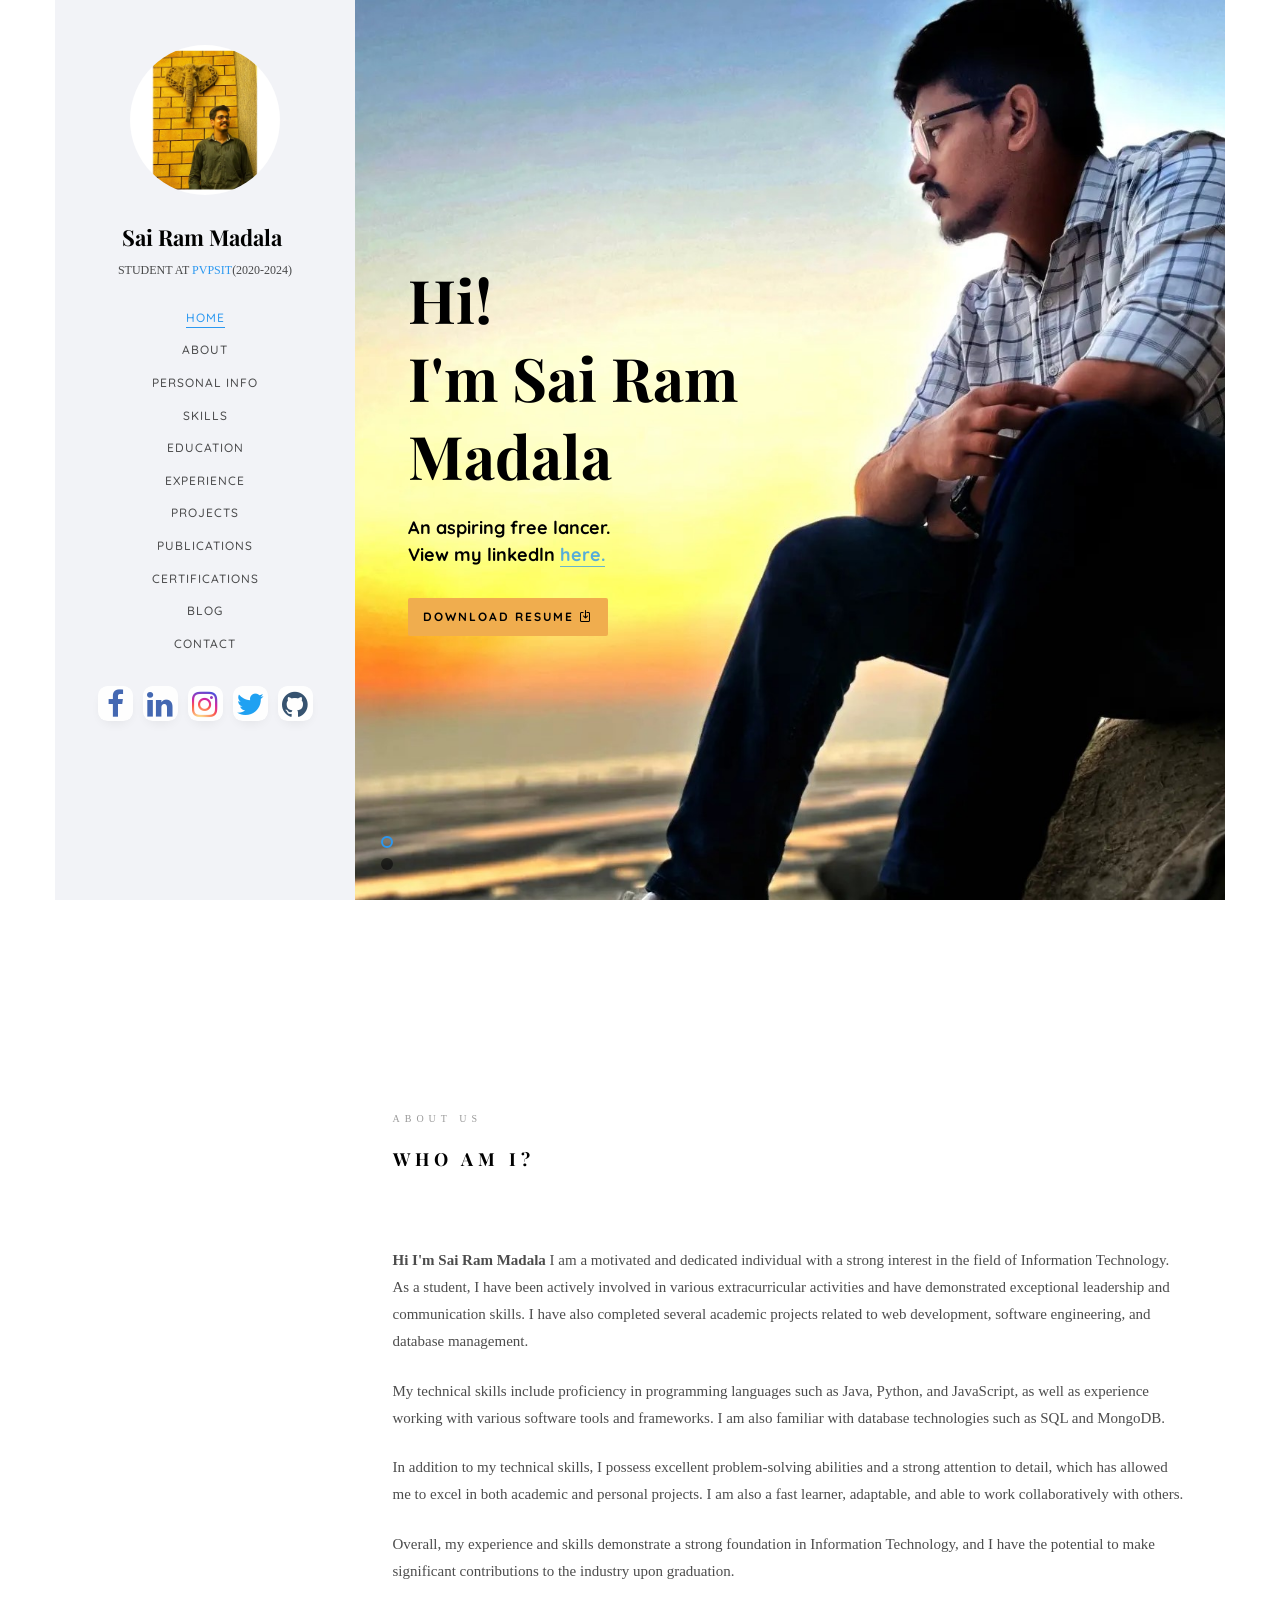
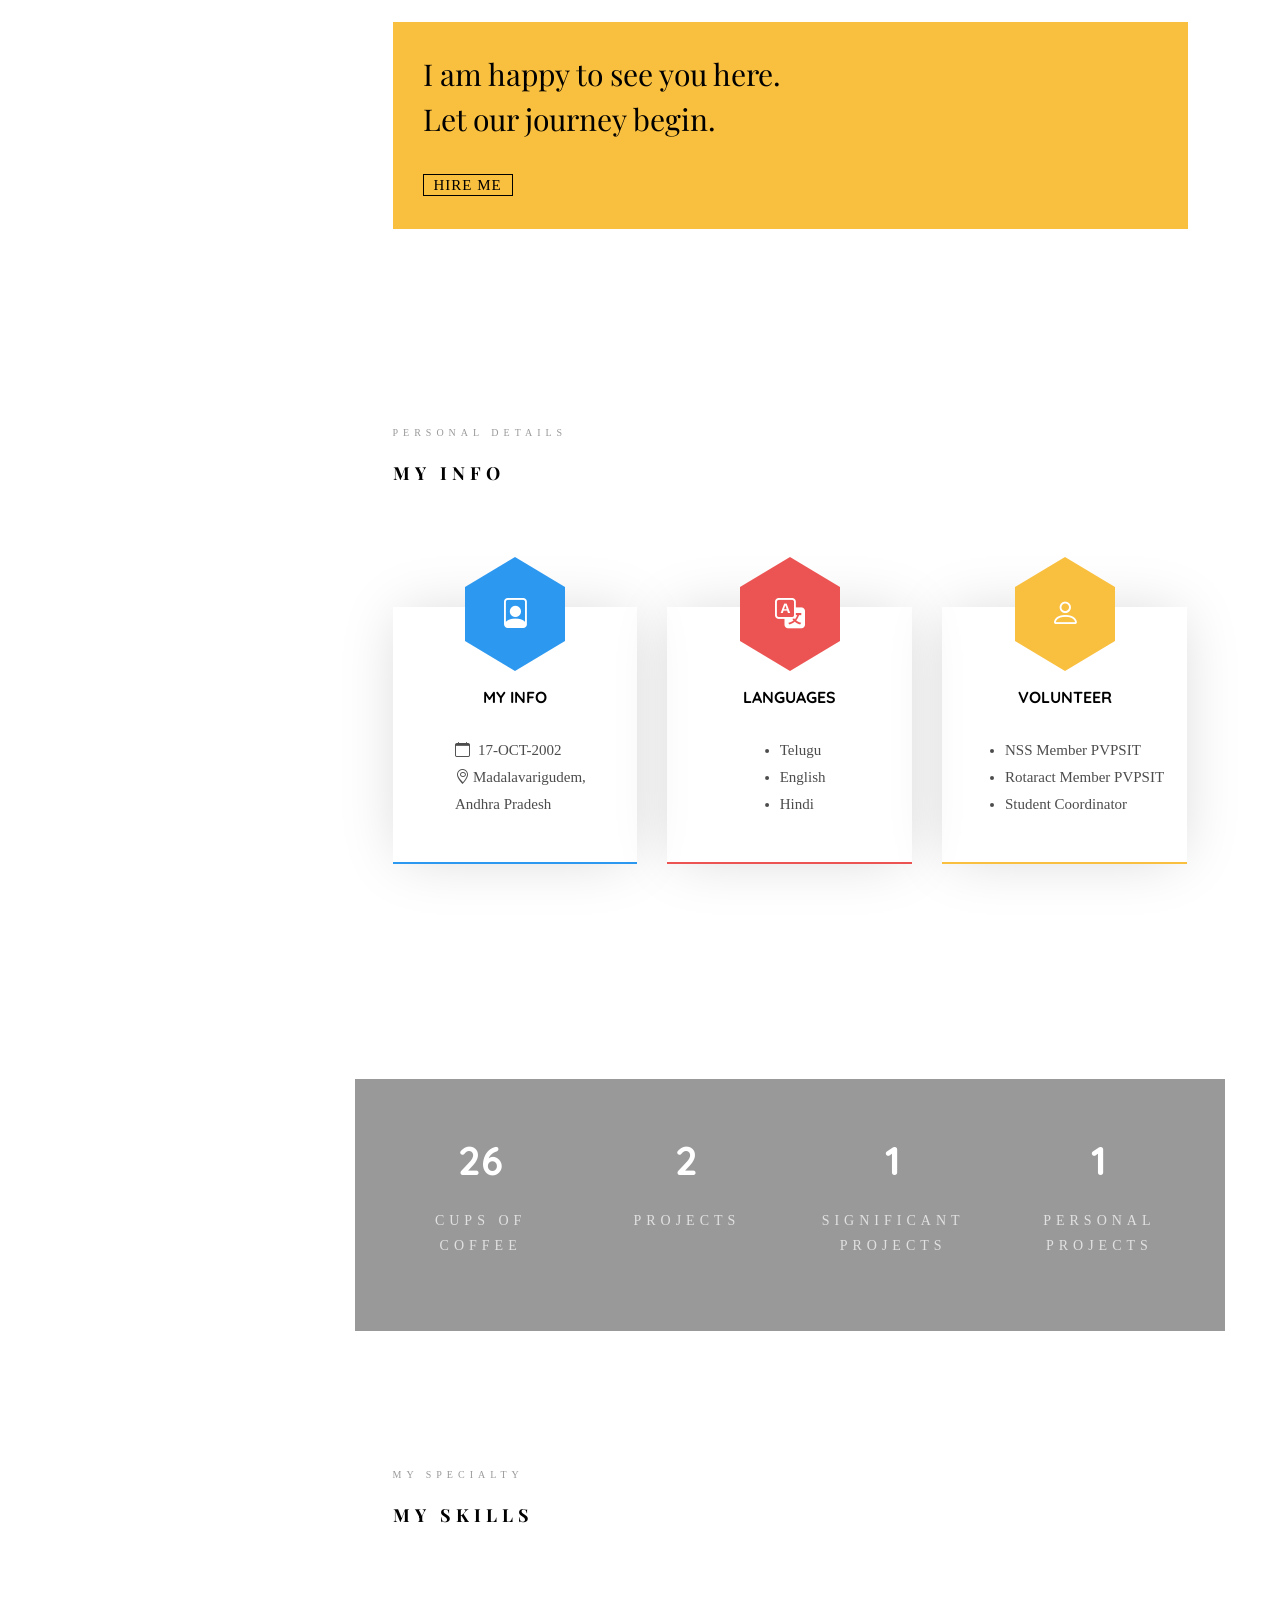
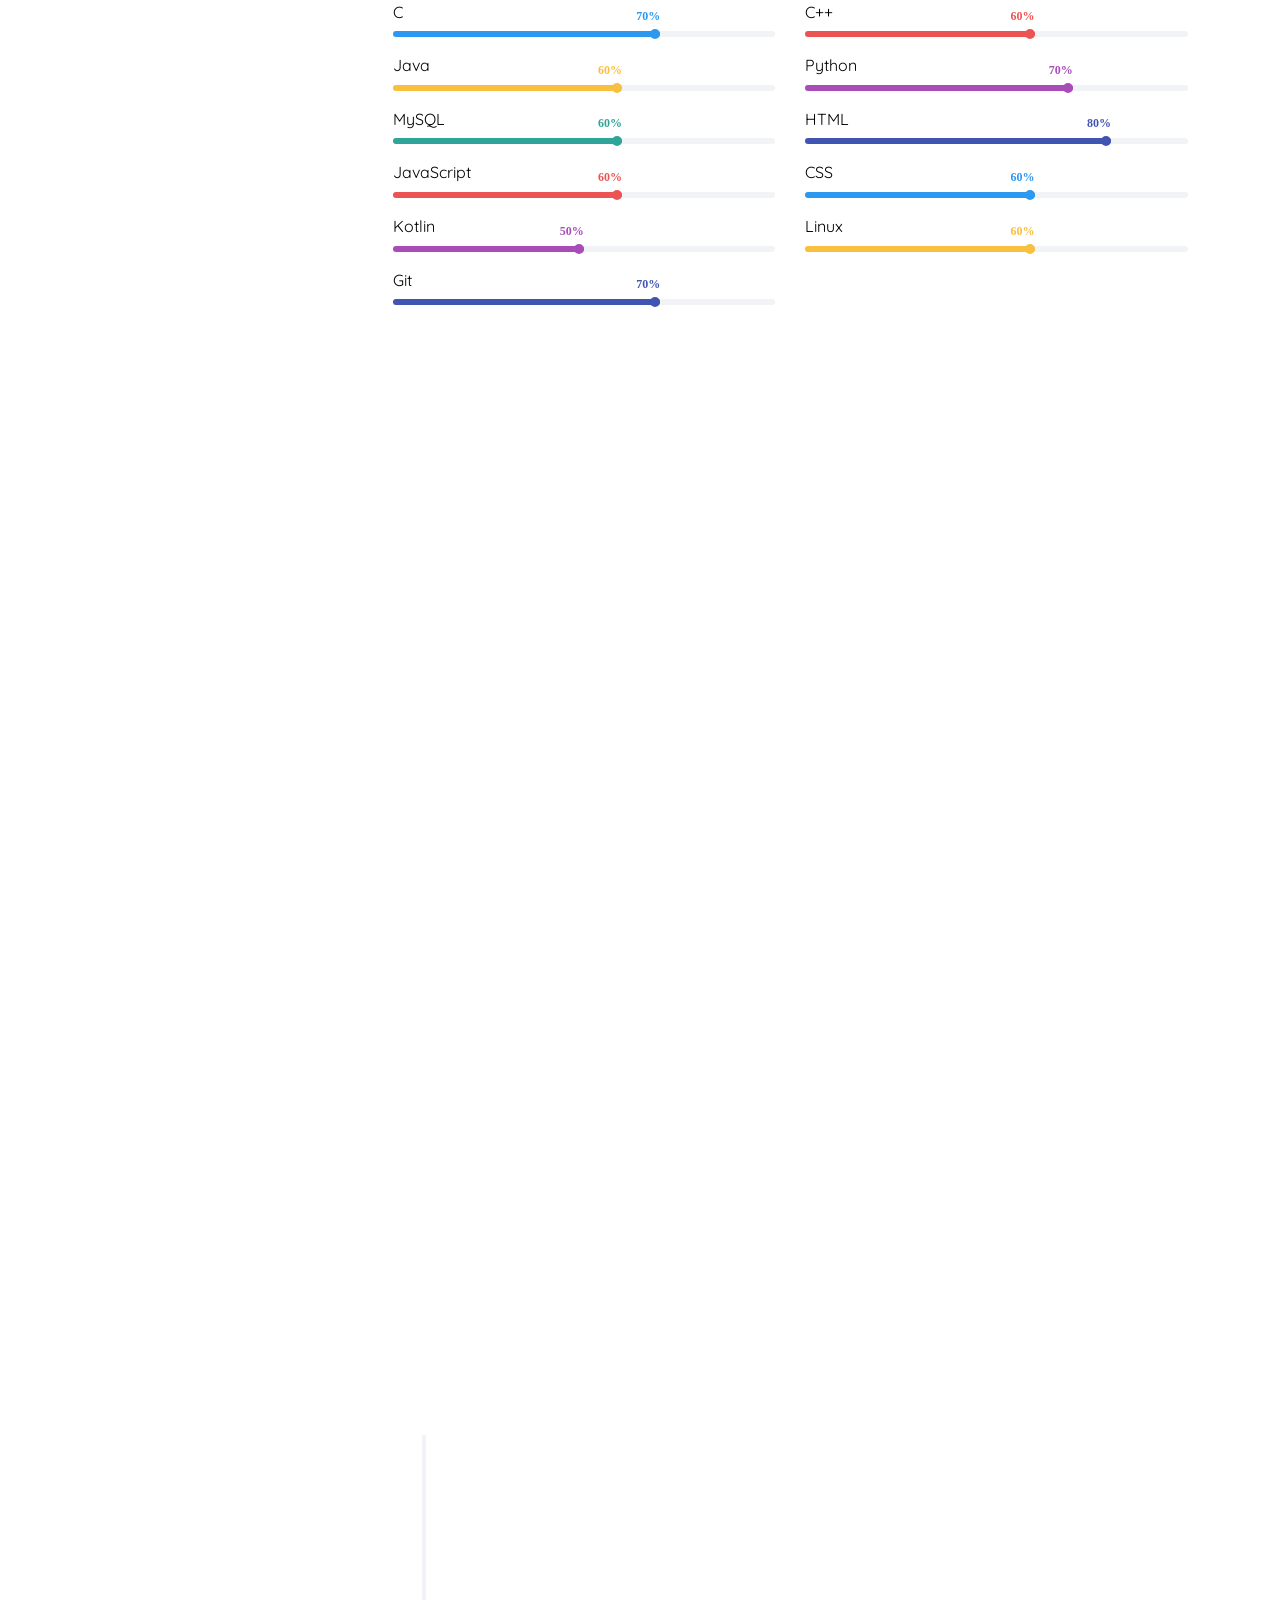
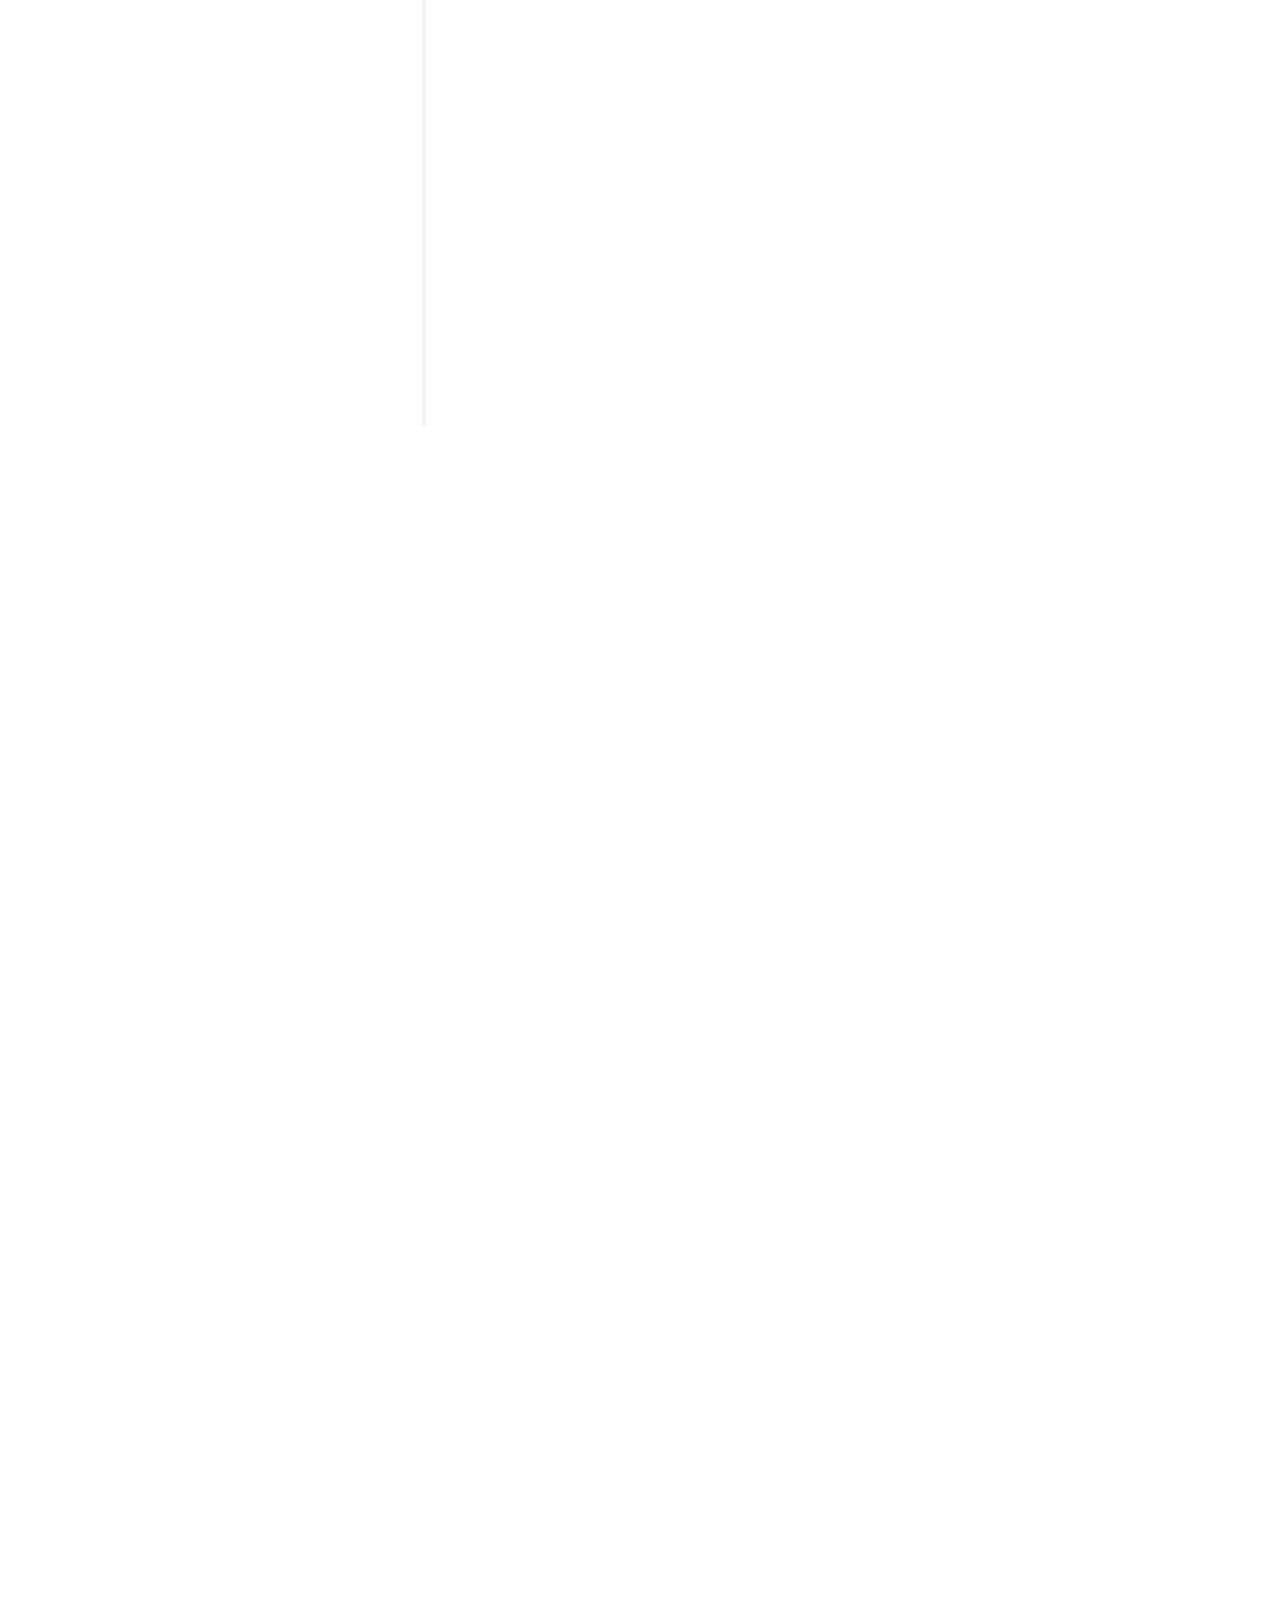
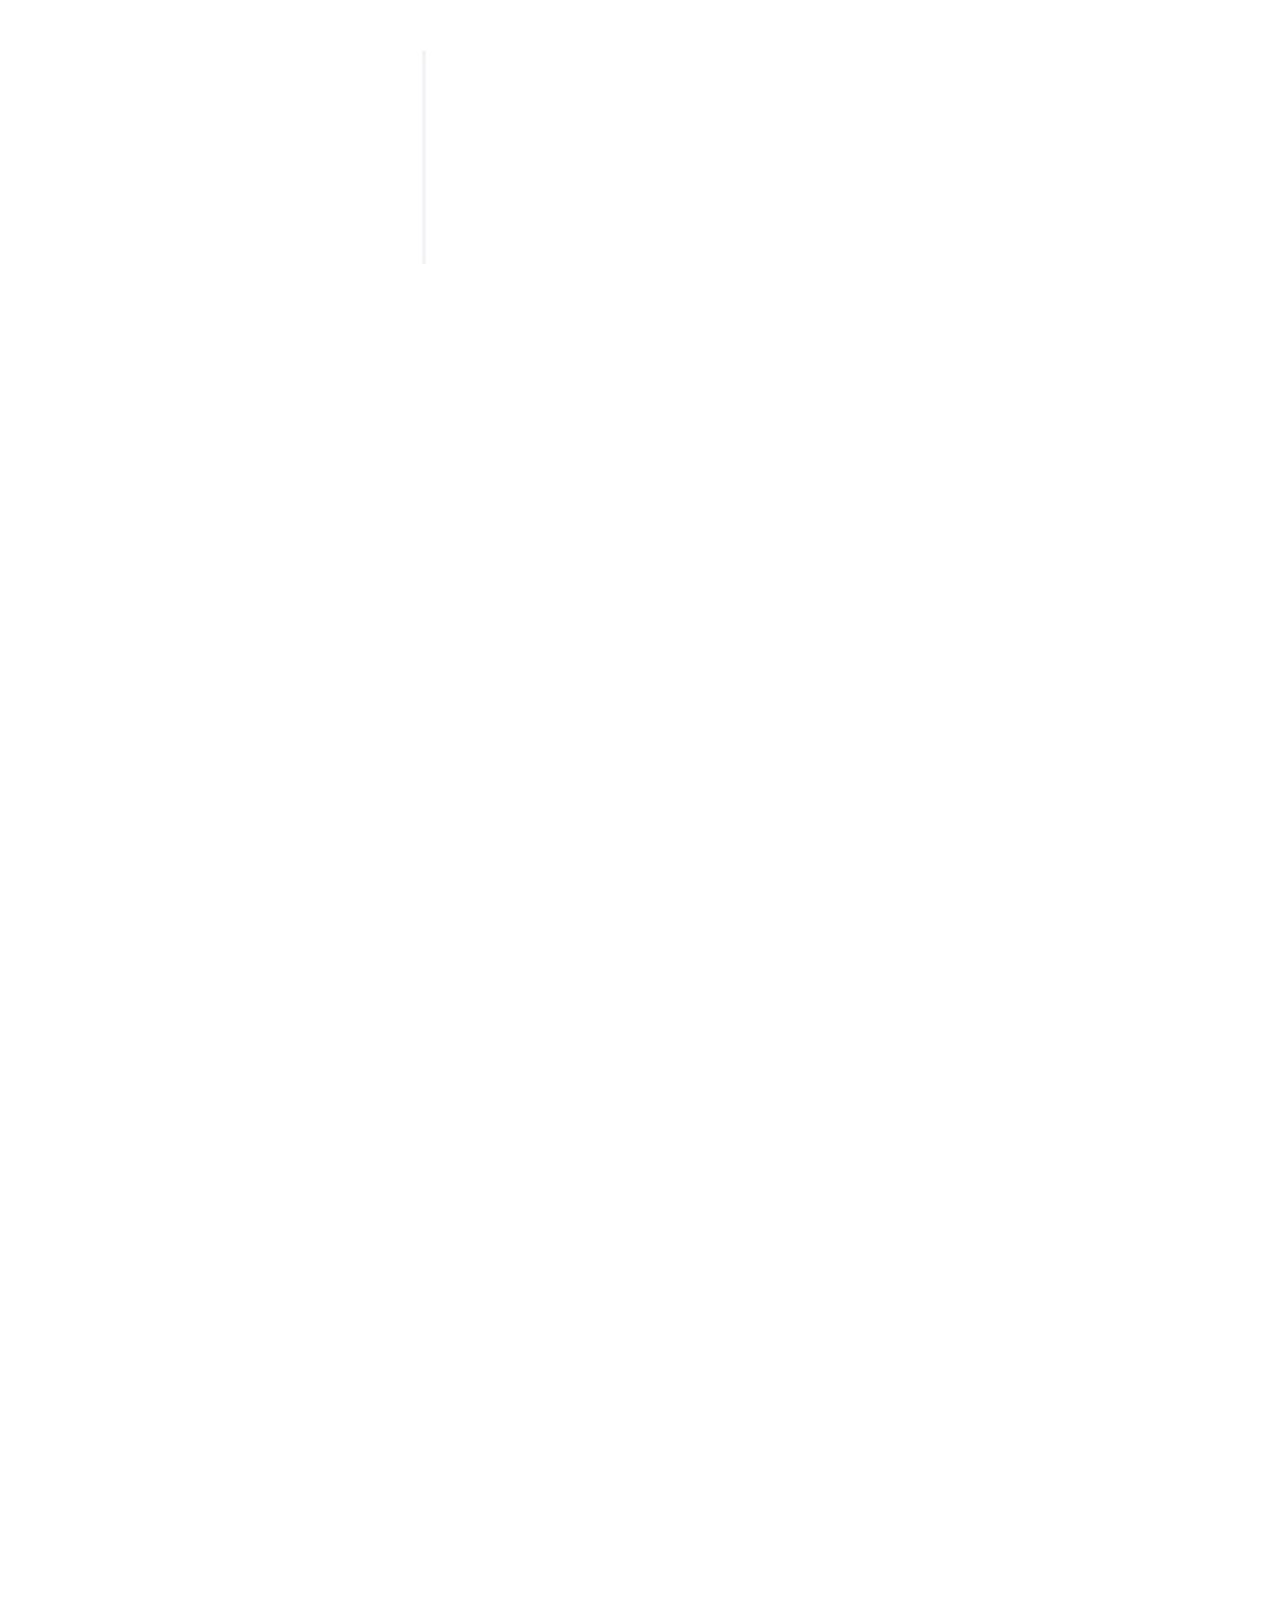
==== commit 0f3b43ce: "certifications update" ====
--- a/index.html
+++ b/index.html
@@ -886,7 +886,7 @@
 							</div>
 							
 							<div class="col-md-6 " data-animate-effect="fadeInLeft">
-								<div class="project" style="background-image: url(../../documents/Infosys_Springboard/Python_foundation.png);">
+								<div class="project" style="background-image: url(./documents/Infosys_Springboard/Python_foundation.png);">
 									<div class="desc">
 										<div class="con">
 											<h3><a href="../../documents/Infosys_Springboard/Python_foundation.pdf" target="_blank" style="text-decoration: underline; font-weight: bold;">Python Foundation</a></h3>
@@ -905,7 +905,7 @@
 								<div class="project" style="background-image: url(../../documents/verzeo/verzeo_cyber_security.jpg);">
 									<div class="desc">
 										<div class="con">
-											<h3><a href="../../documents/verzeo/verzeo_cyber_security.pdf" target="_blank" style="text-decoration: underline; font-weight: bold;">Cyber Security</a></h3>
+											<h3><a href="./documents/verzeo/verzeo_cyber_security.pdf" target="_blank" style="text-decoration: underline; font-weight: bold;">Cyber Security</a></h3>
 											<span>Verzeo</span>
 											<p class="icon">
 												<span><a><i class="bi-calendar2"></i></a></span>
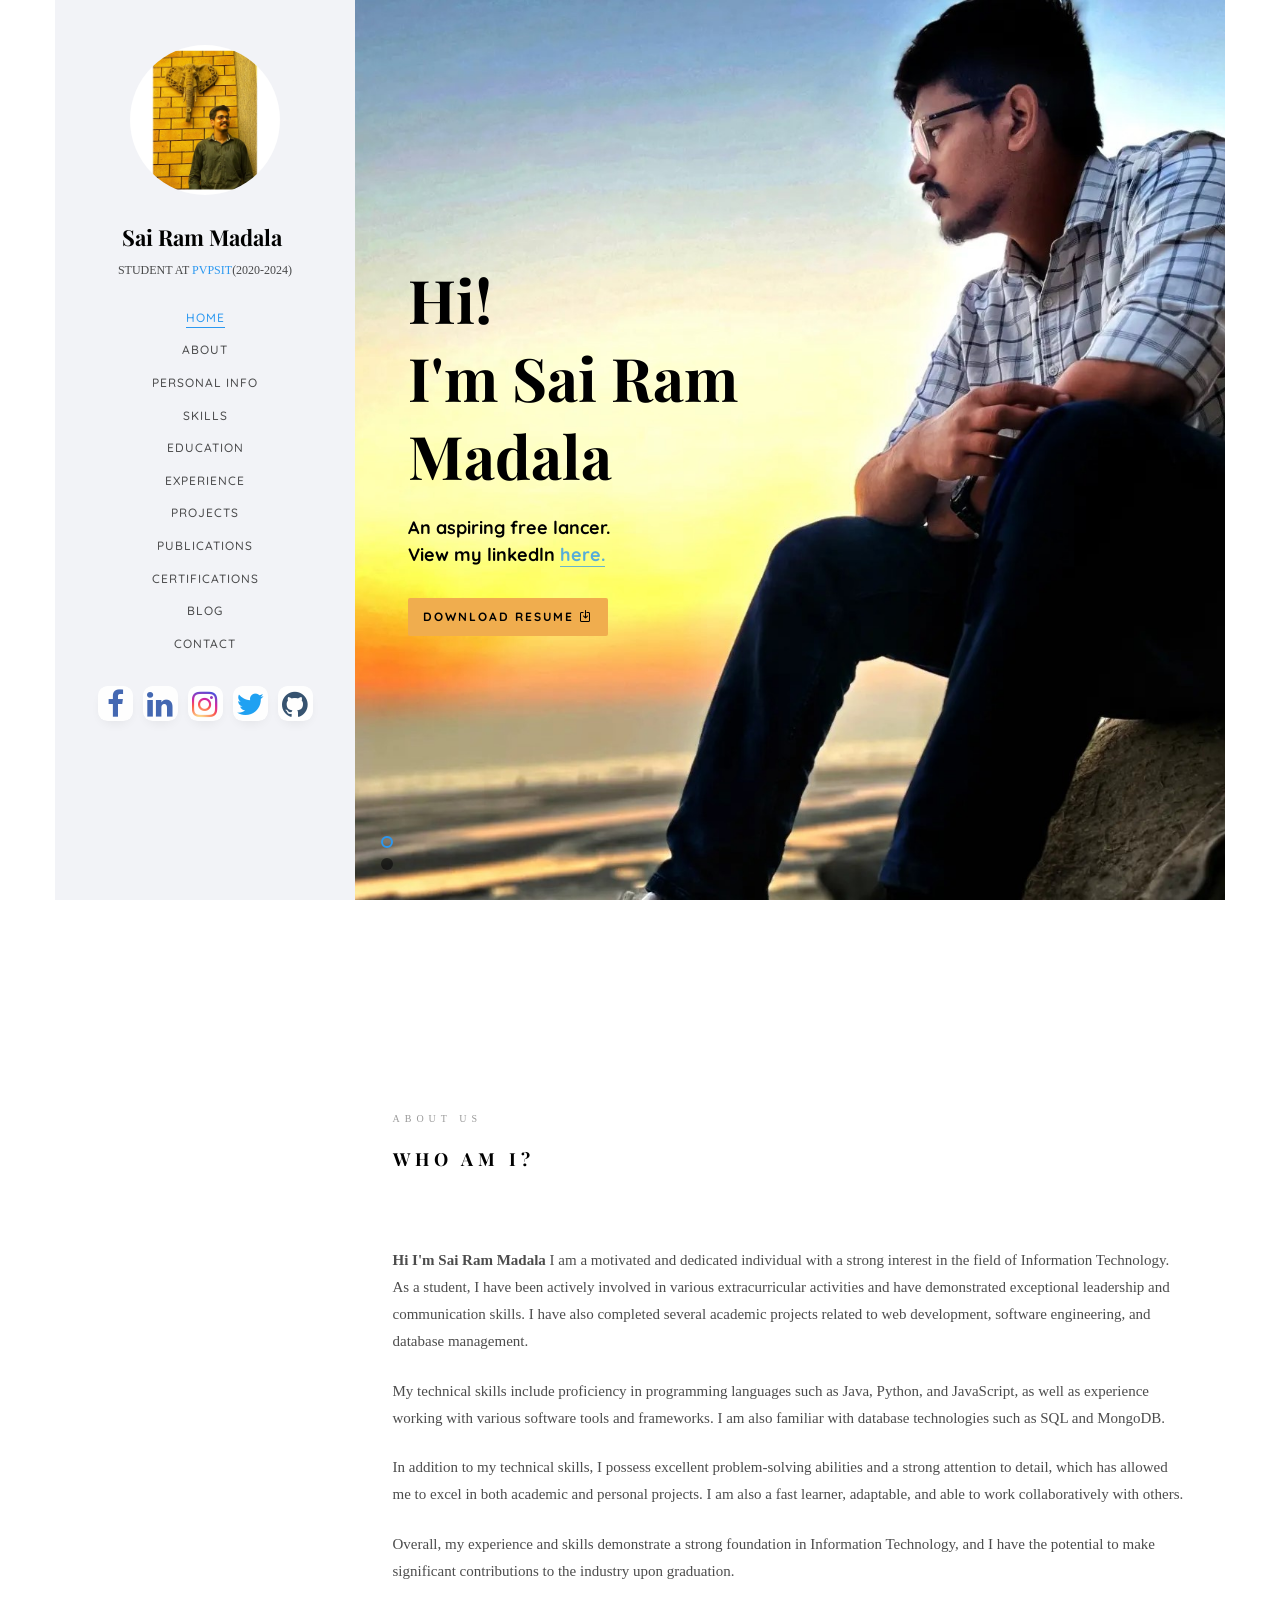
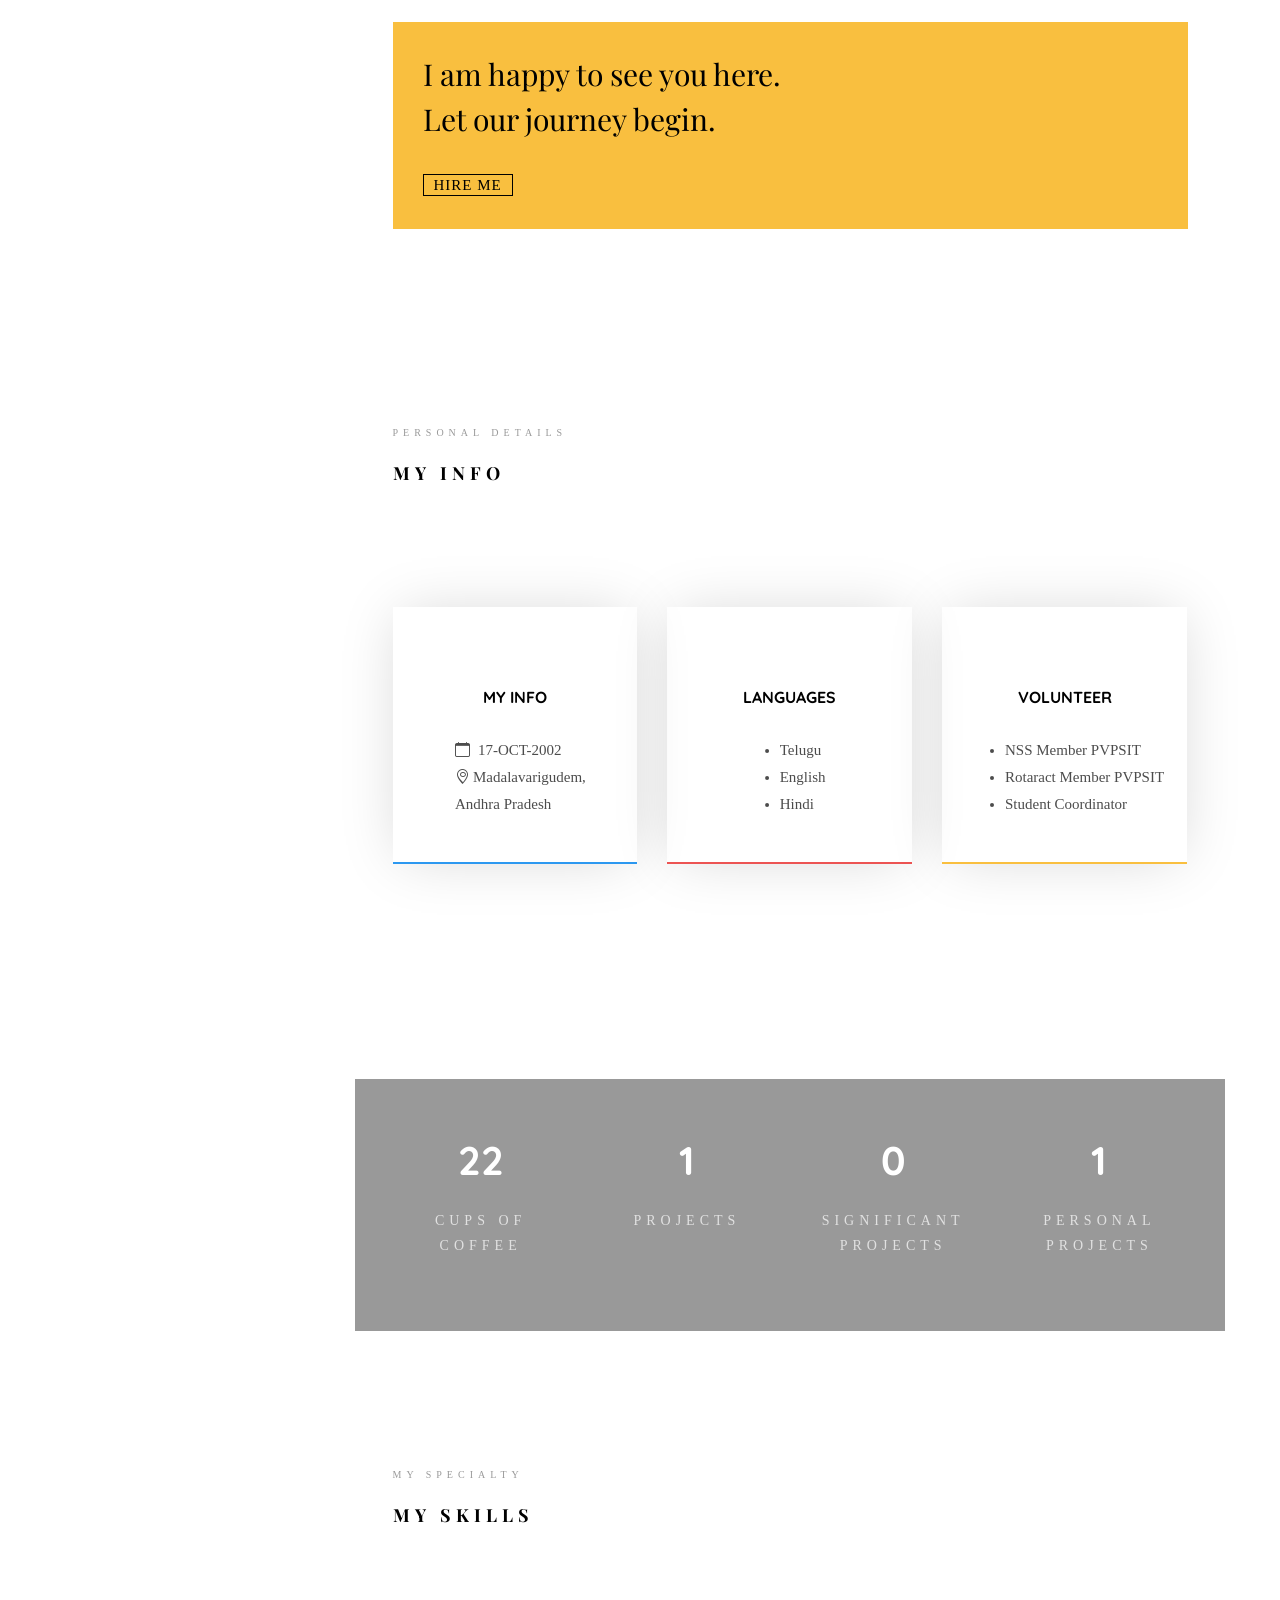
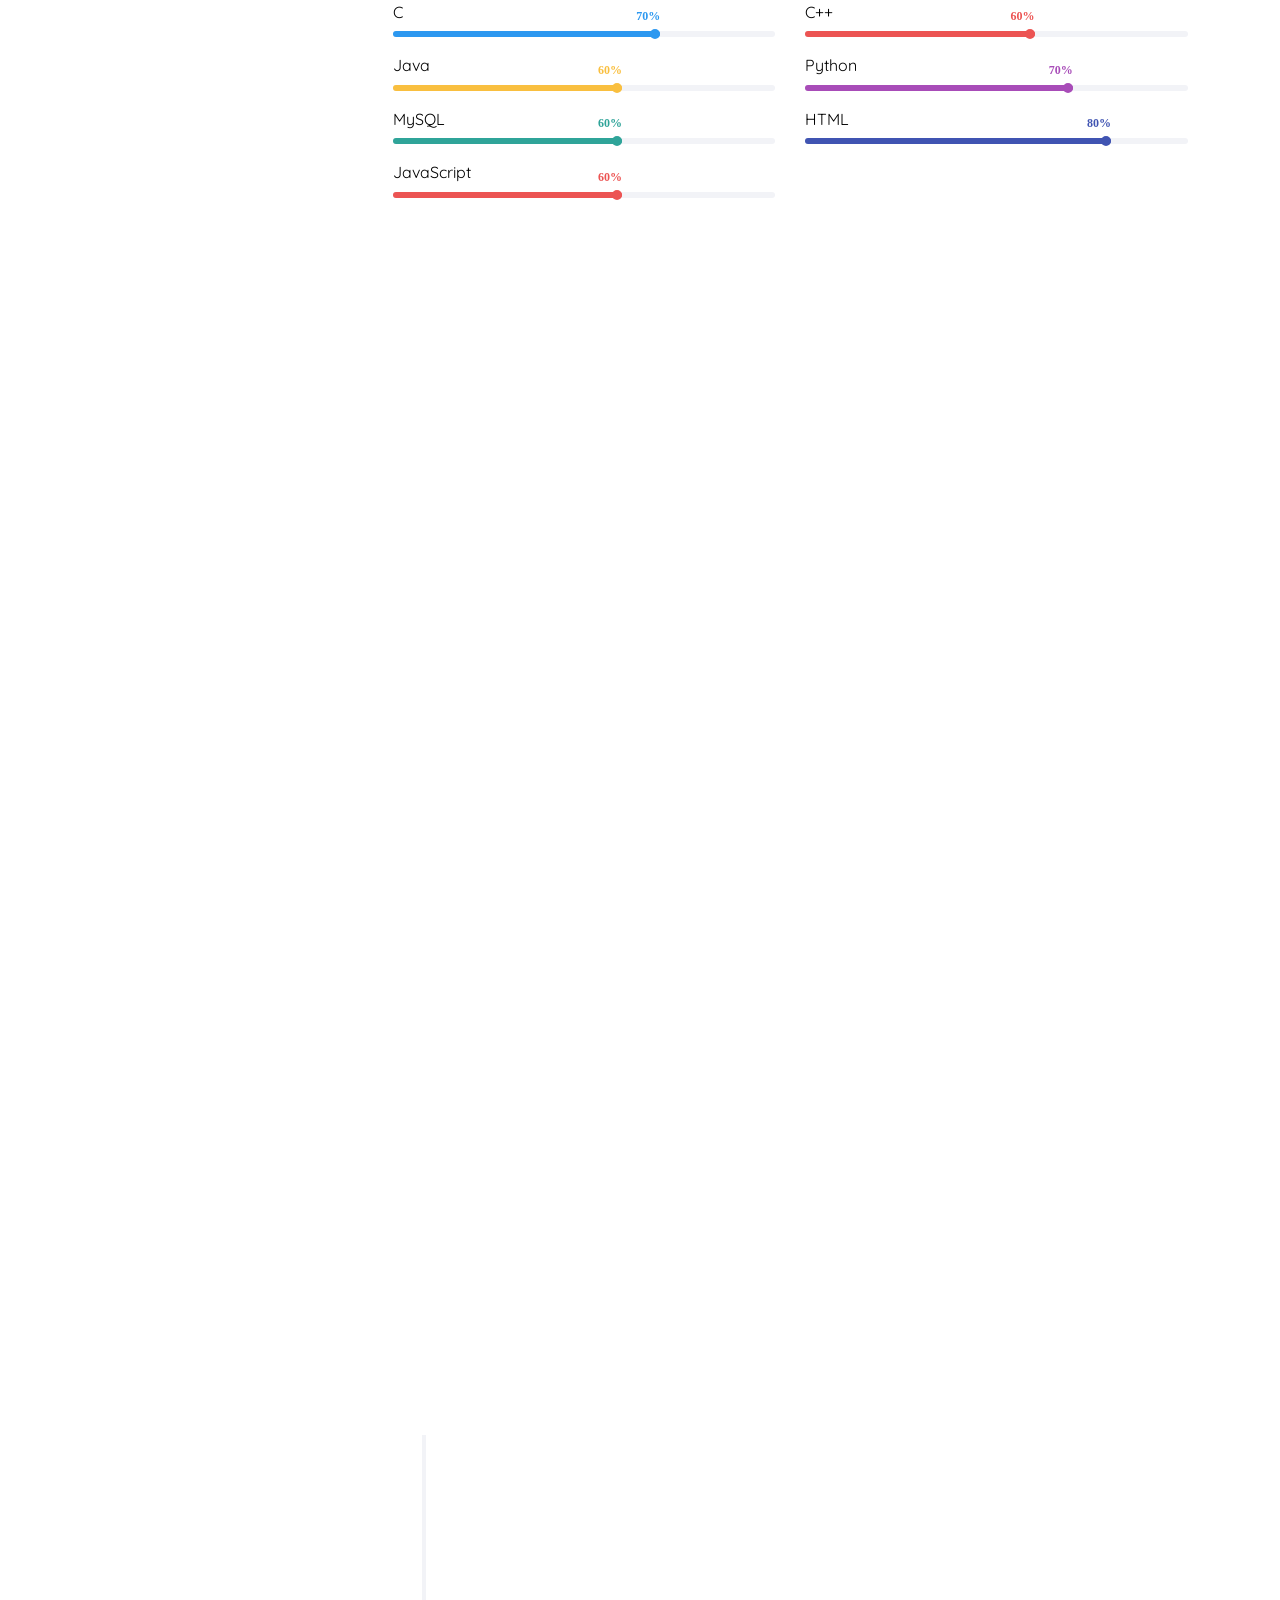
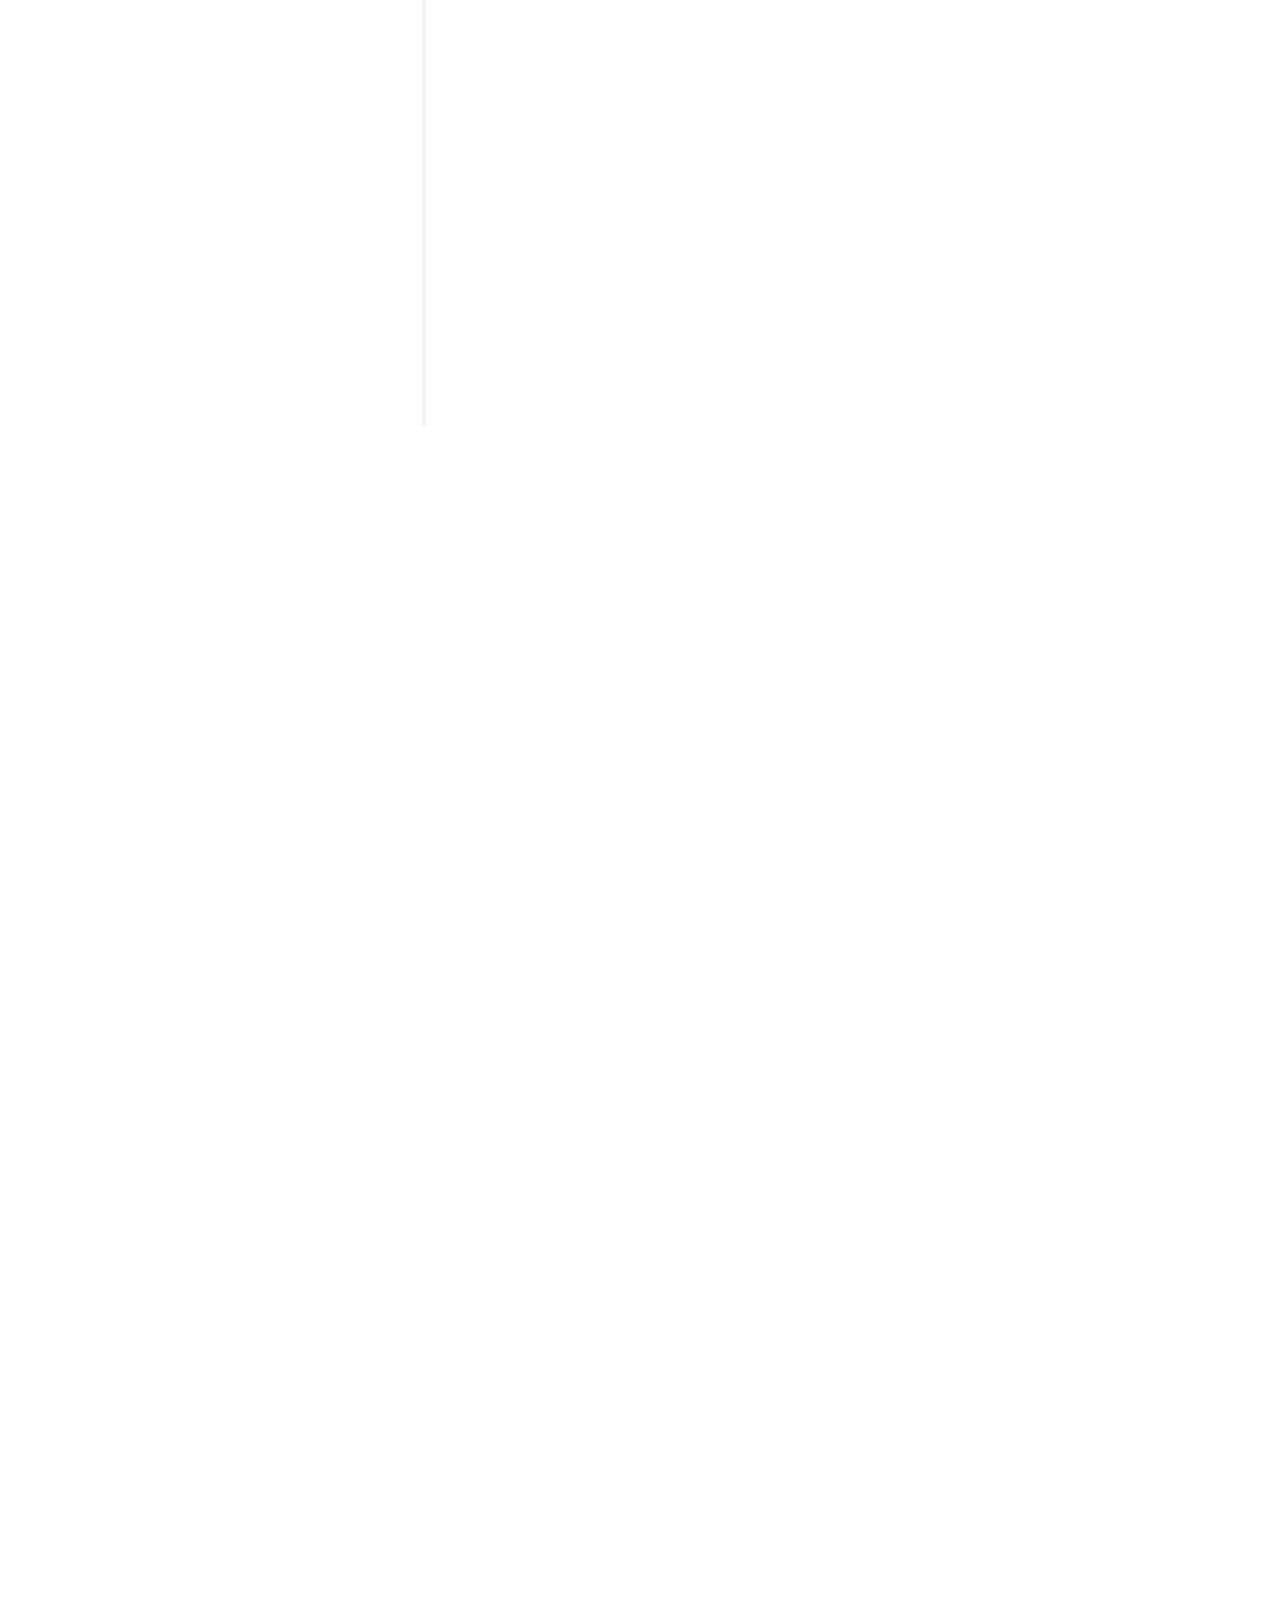
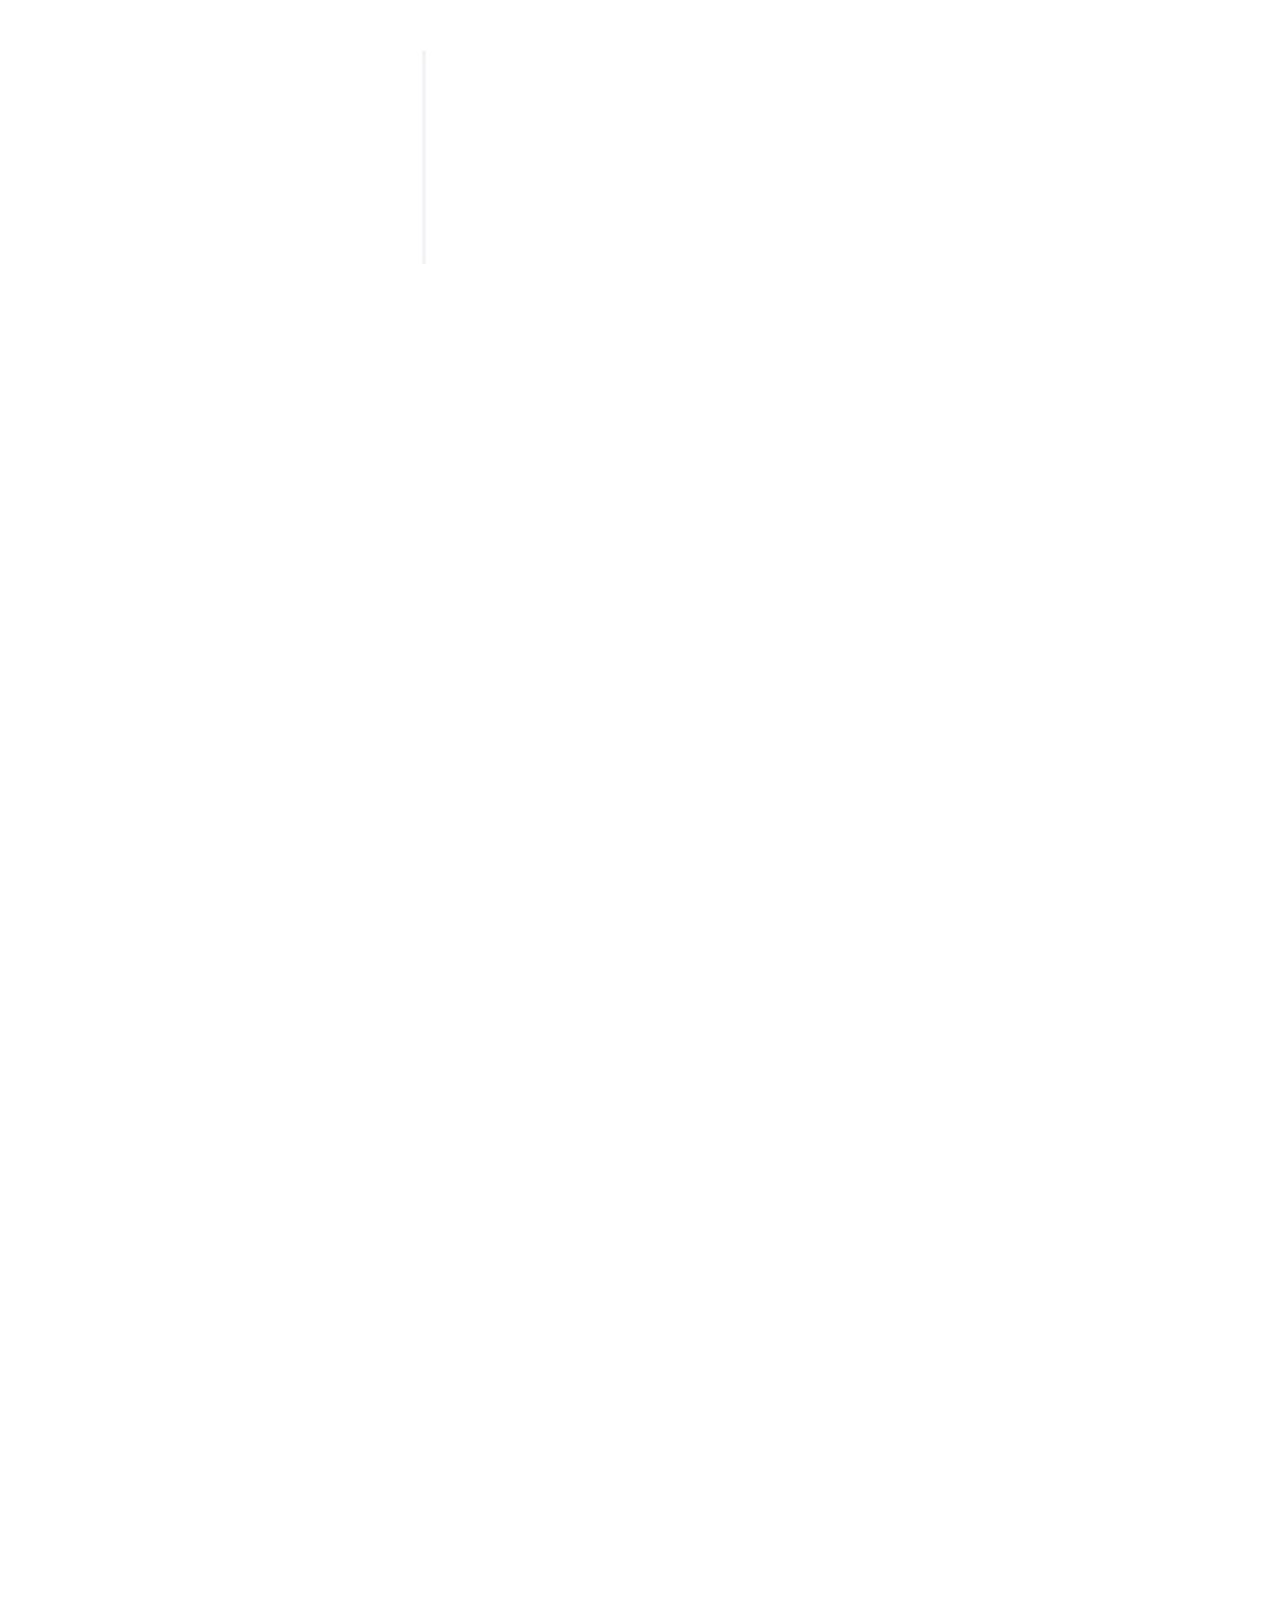
==== commit f7a581b3: "certifications update" ====
--- a/index.html
+++ b/index.html
@@ -889,7 +889,7 @@
 								<div class="project" style="background-image: url(./documents/Infosys_Springboard/Python_foundation.png);">
 									<div class="desc">
 										<div class="con">
-											<h3><a href="../../documents/Infosys_Springboard/Python_foundation.pdf" target="_blank" style="text-decoration: underline; font-weight: bold;">Python Foundation</a></h3>
+											<h3><a href="./documents/Infosys_Springboard/Python_foundation.pdf" target="_blank" style="text-decoration: underline; font-weight: bold;">Python Foundation</a></h3>
 											<span>Infosys Springboard</span>
 											<p class="icon">
 												<span><a><i class="bi-calendar2"></i></a></span>
@@ -902,7 +902,7 @@
 							</div>
 							
 							<div class="col-md-6 " data-animate-effect="fadeInLeft">
-								<div class="project" style="background-image: url(../../documents/verzeo/verzeo_cyber_security.jpg);">
+								<div class="project" style="background-image: url(./documents/verzeo/verzeo_cyber_security.jpg);">
 									<div class="desc">
 										<div class="con">
 											<h3><a href="./documents/verzeo/verzeo_cyber_security.pdf" target="_blank" style="text-decoration: underline; font-weight: bold;">Cyber Security</a></h3>
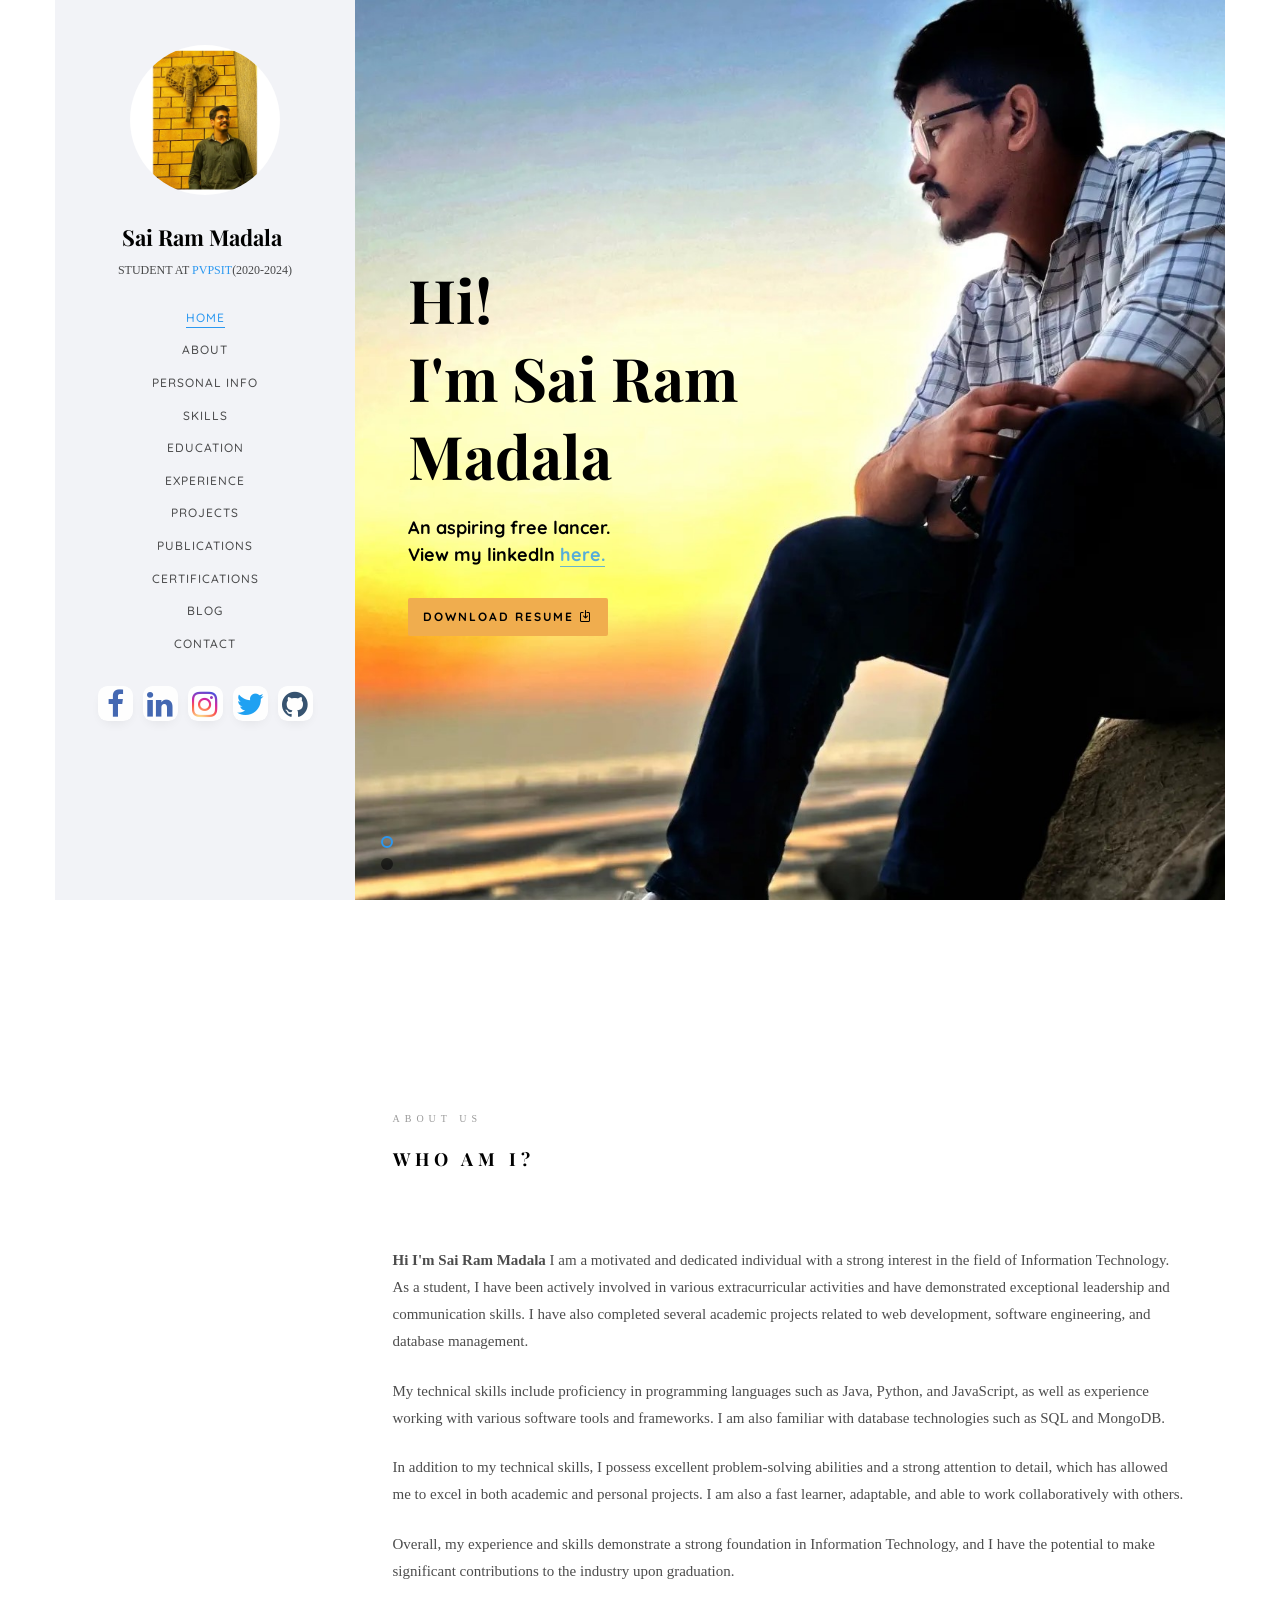
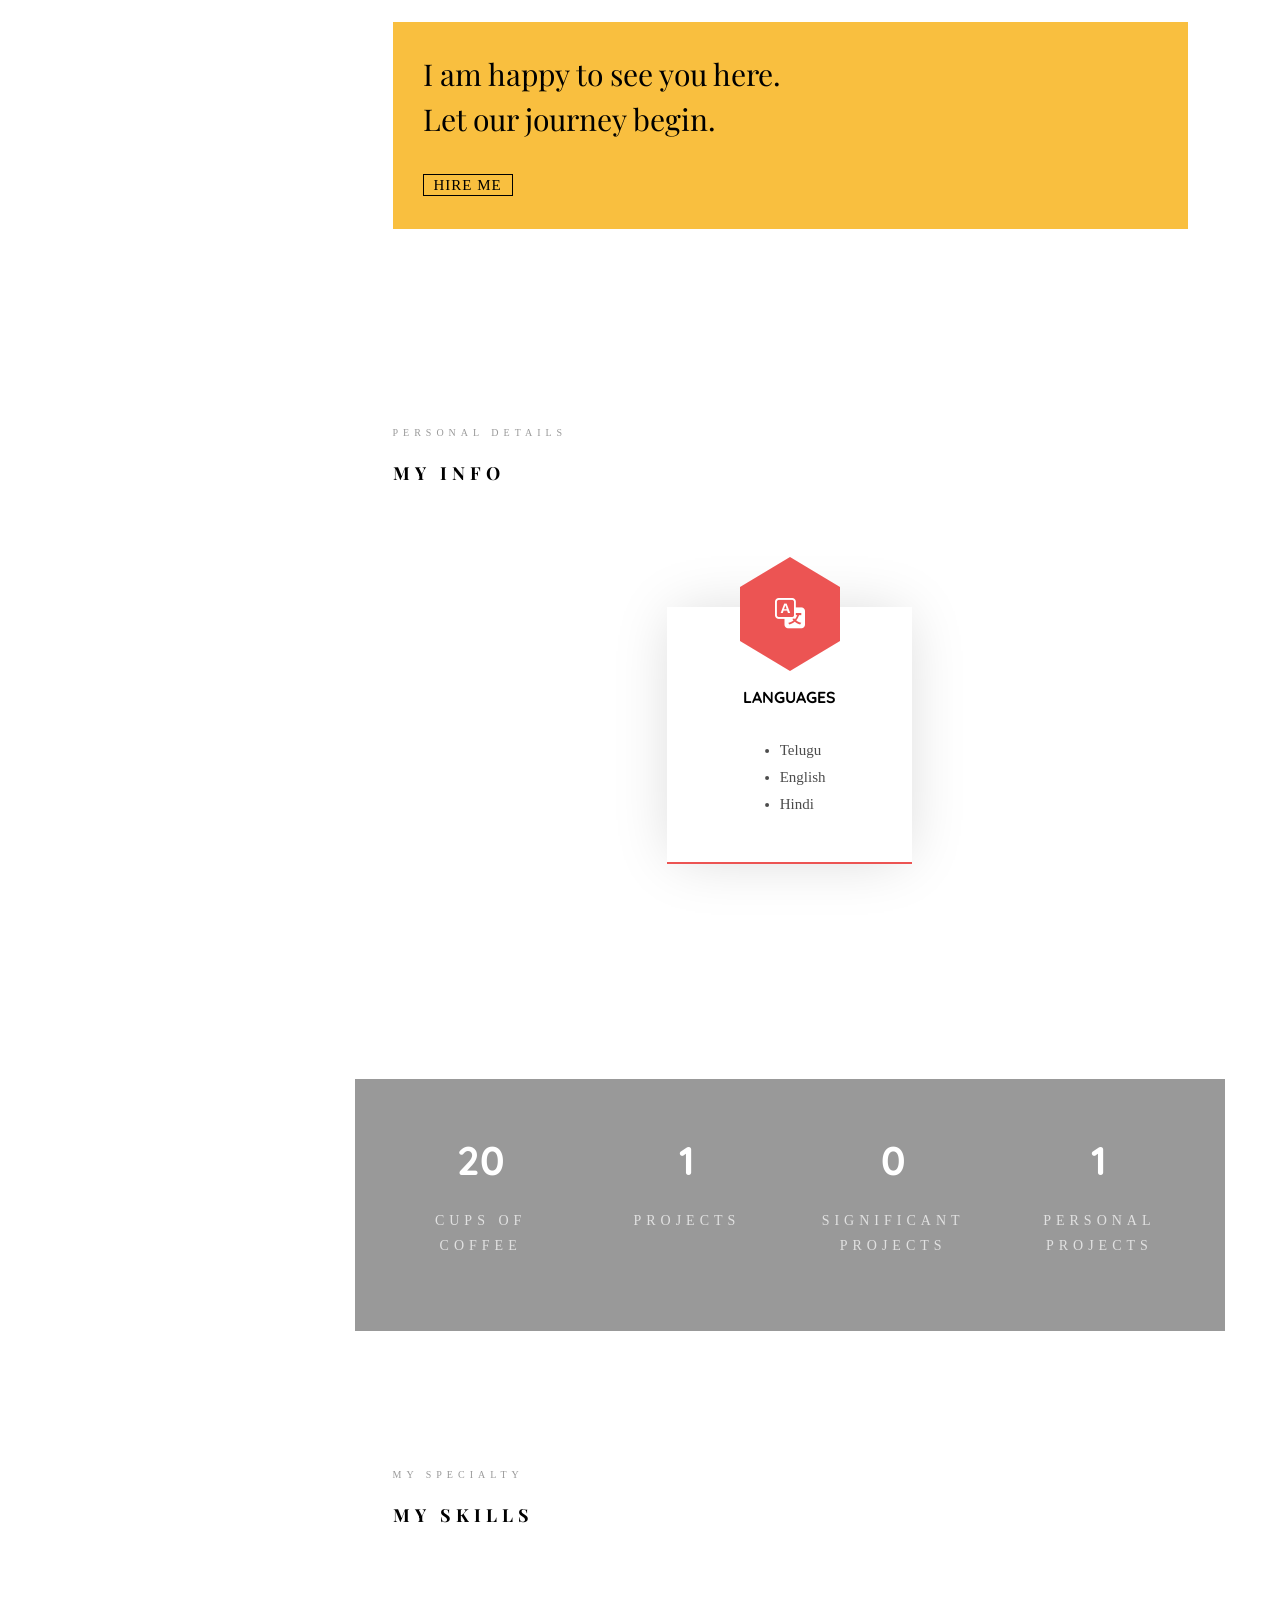
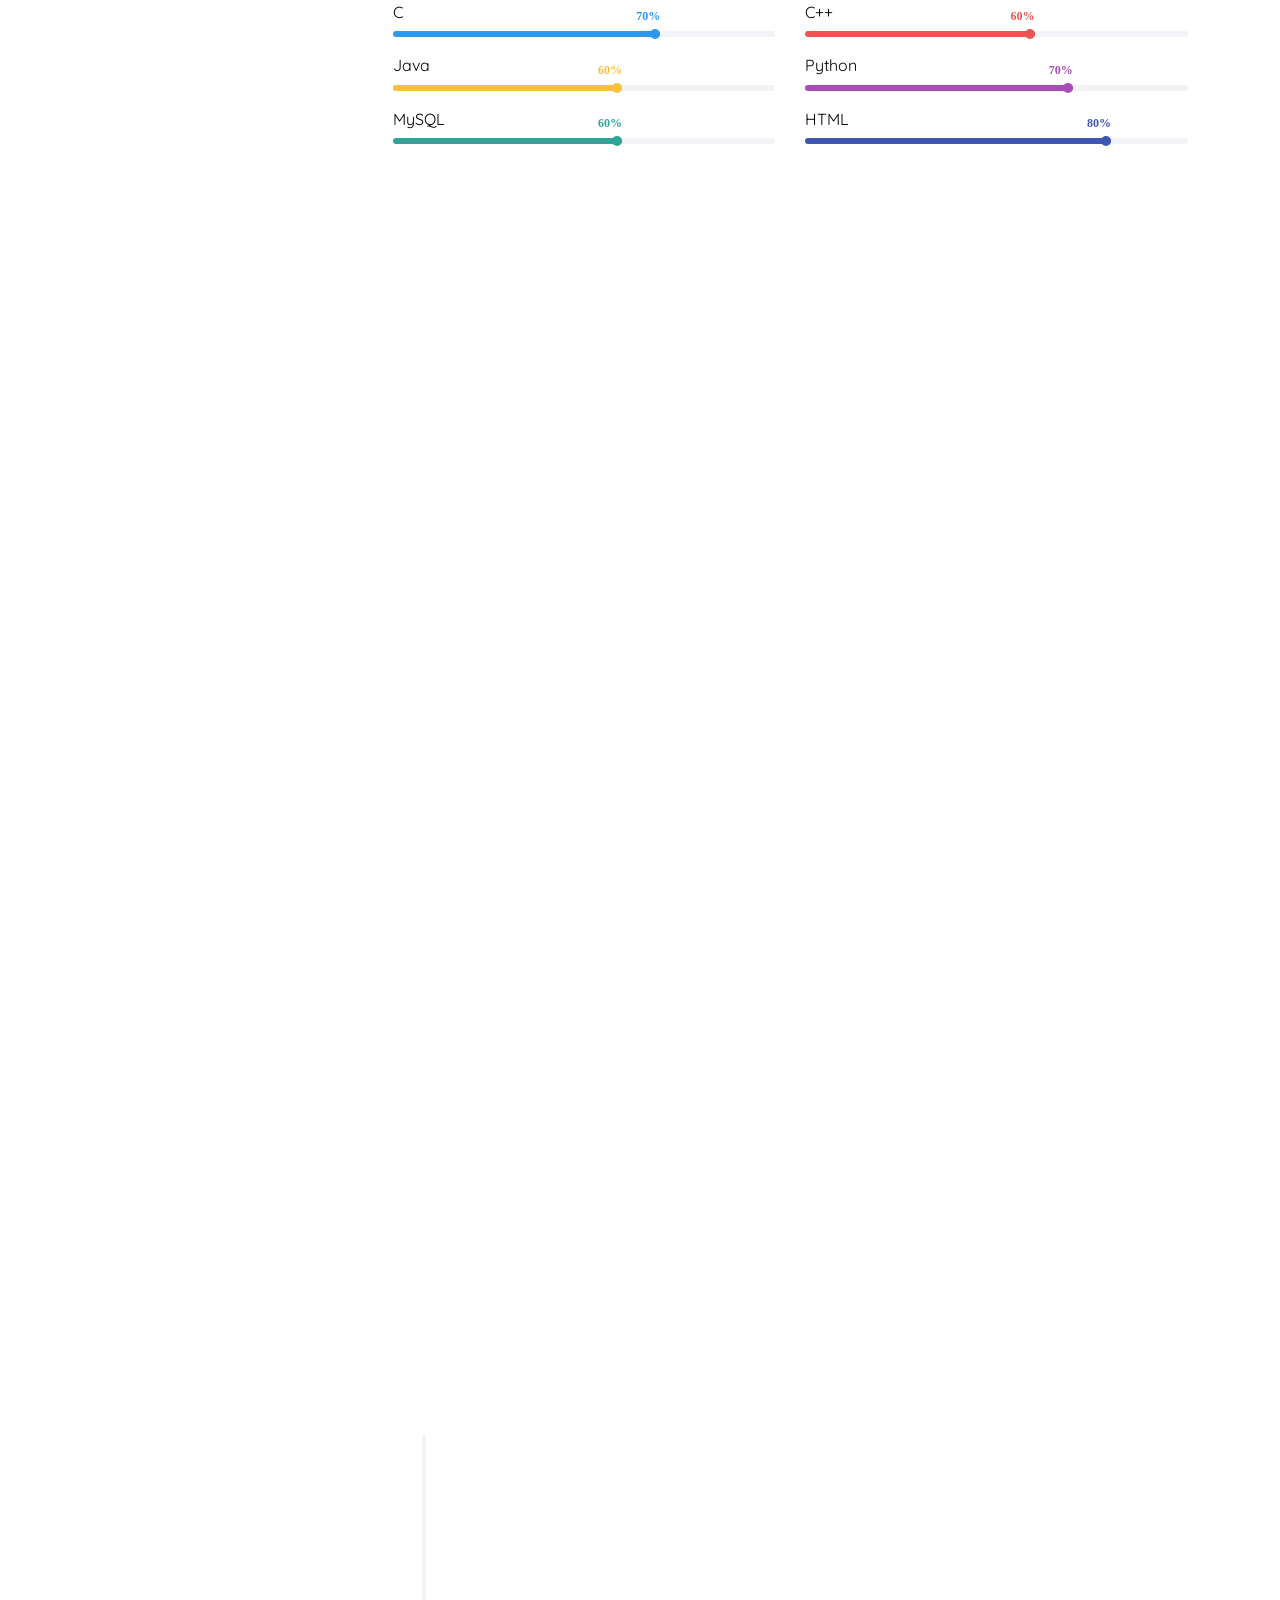
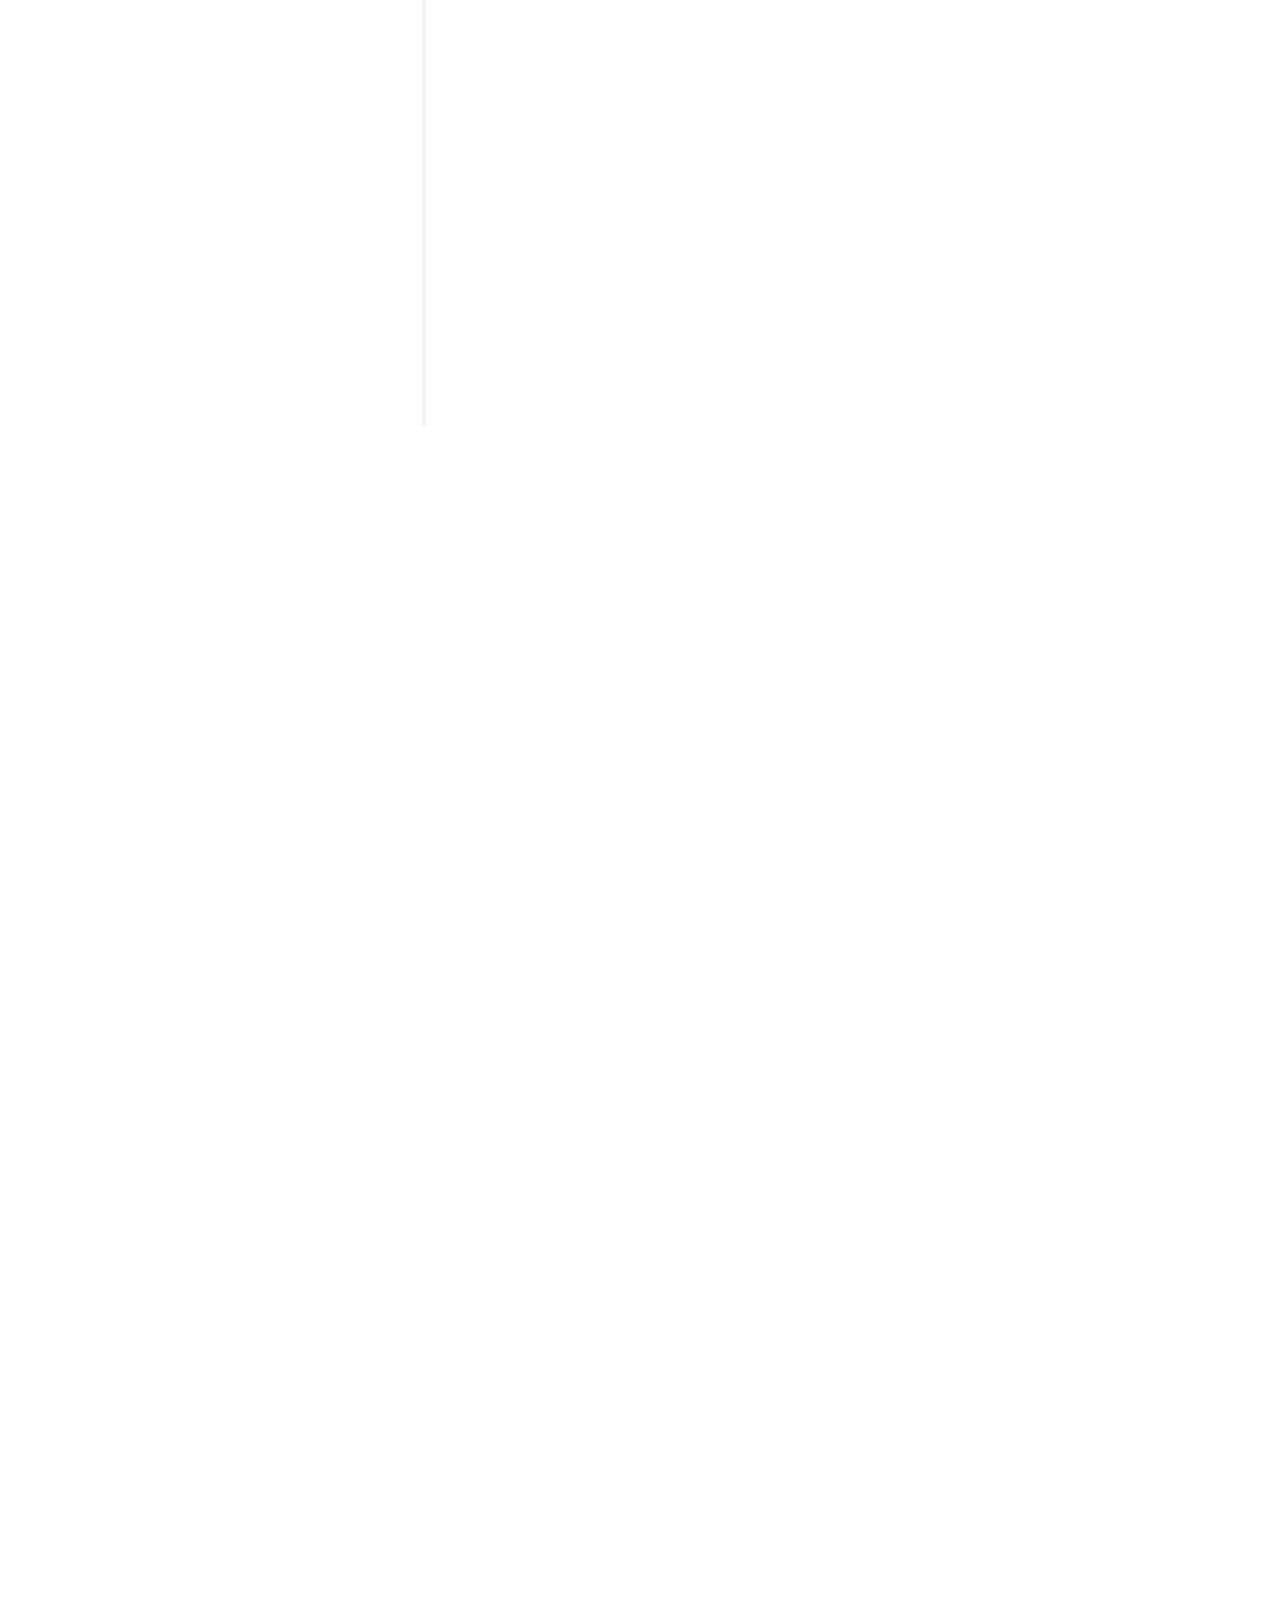
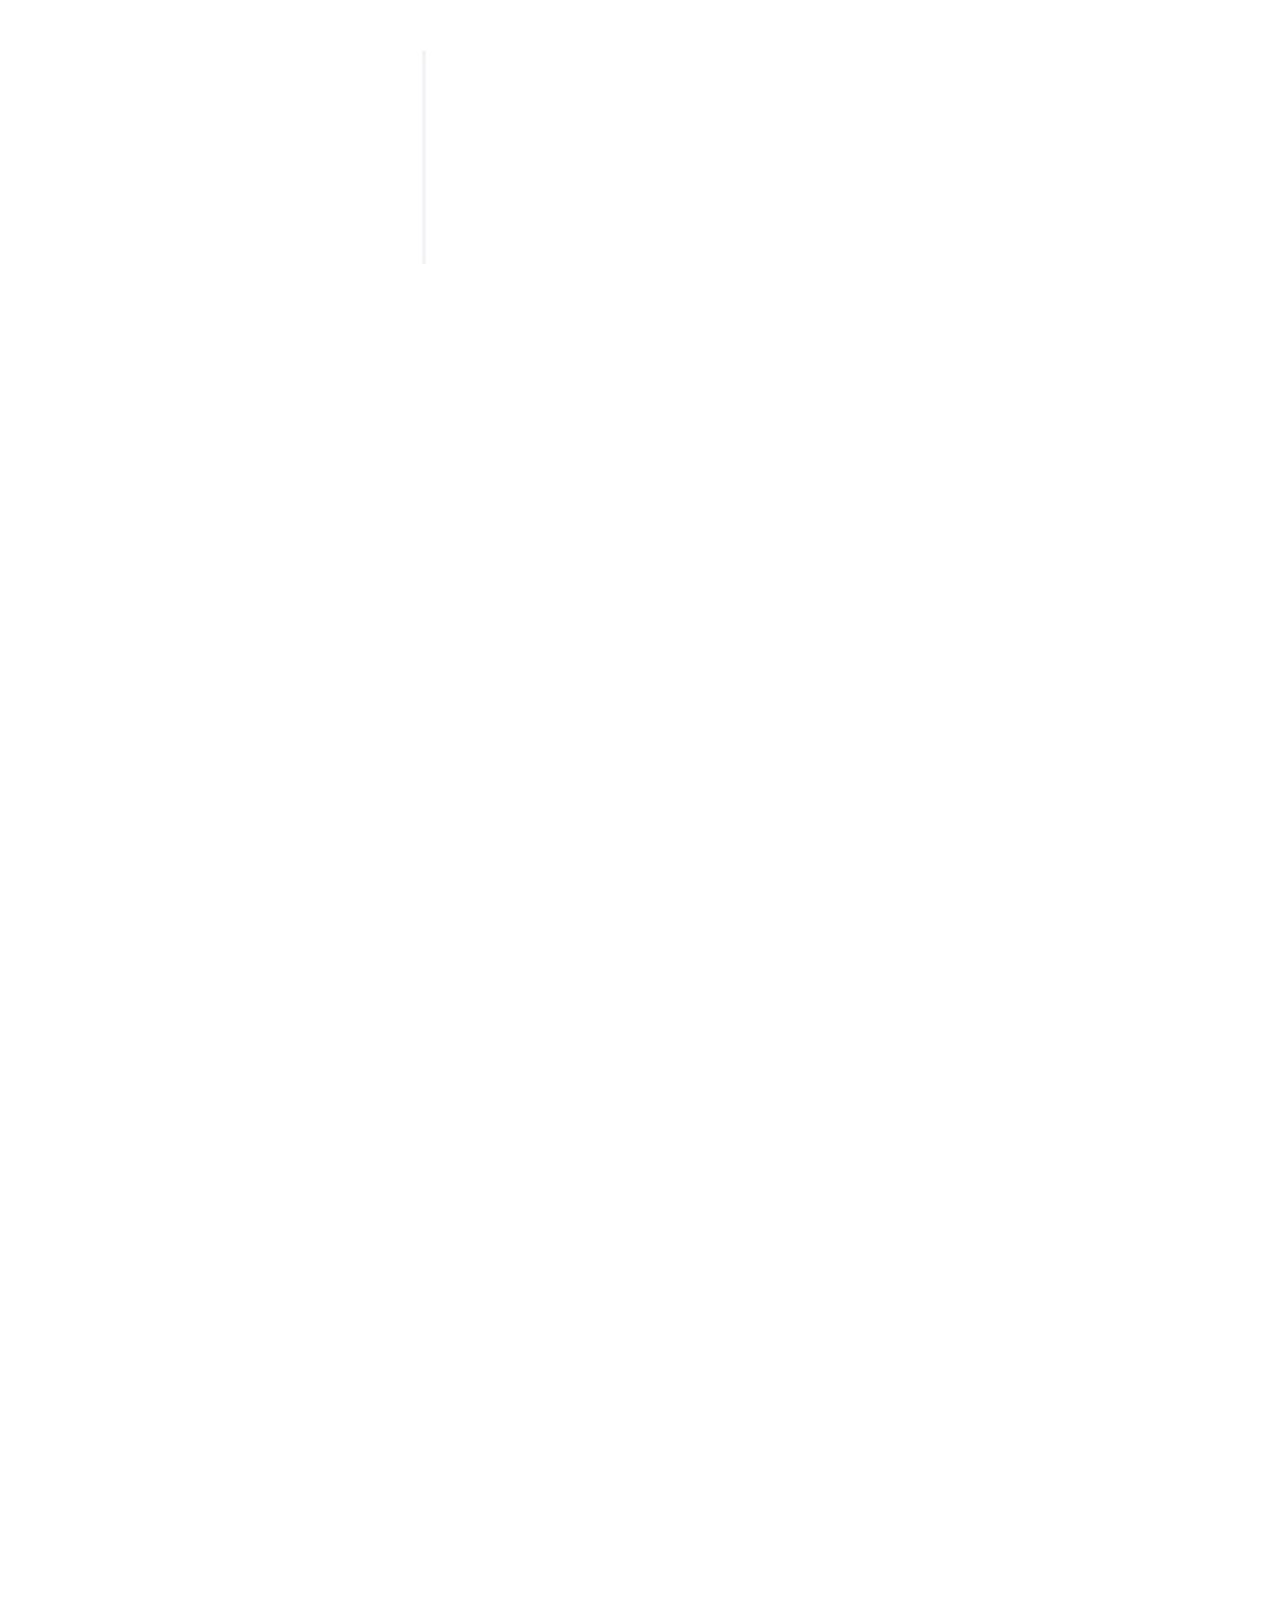
==== commit efec2a73: "certifications update" ====
--- a/index.html
+++ b/index.html
@@ -788,7 +788,6 @@
 						</div>
 					</div>
 					<div class="row" id="load_certifications" style="display: none;">
-						<div class="row">
 							<div class="col-md-6" data-animate-effect="fadeInLeft">
 								<div class="project" style="background-image: url(./documents/AWS_Academy/aws-academy-graduate-aws-academy-machine-learning-foundations.png);">
 									<div class="desc">
@@ -916,7 +915,6 @@
 									</div>
 								</div>
 							</div>
-						</div>
 					</div>
 					<script>
 						function load_content2(){
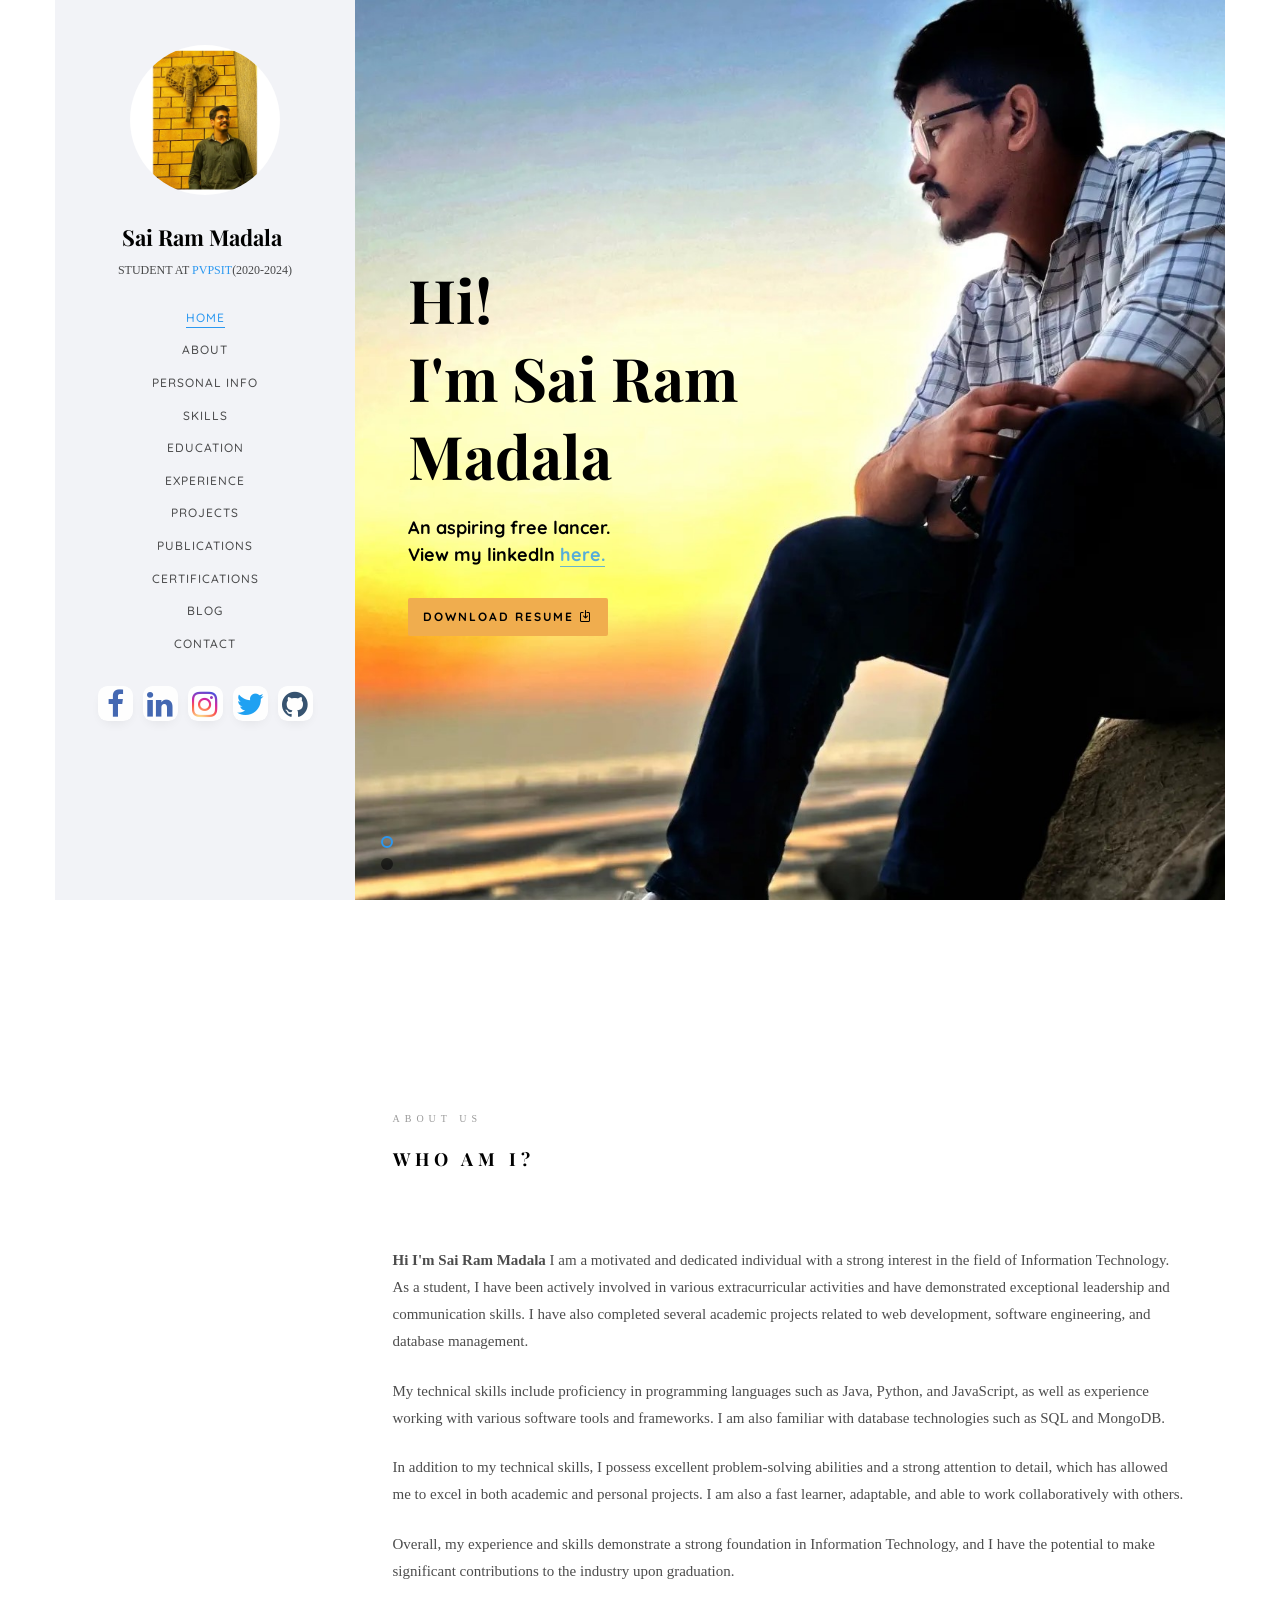
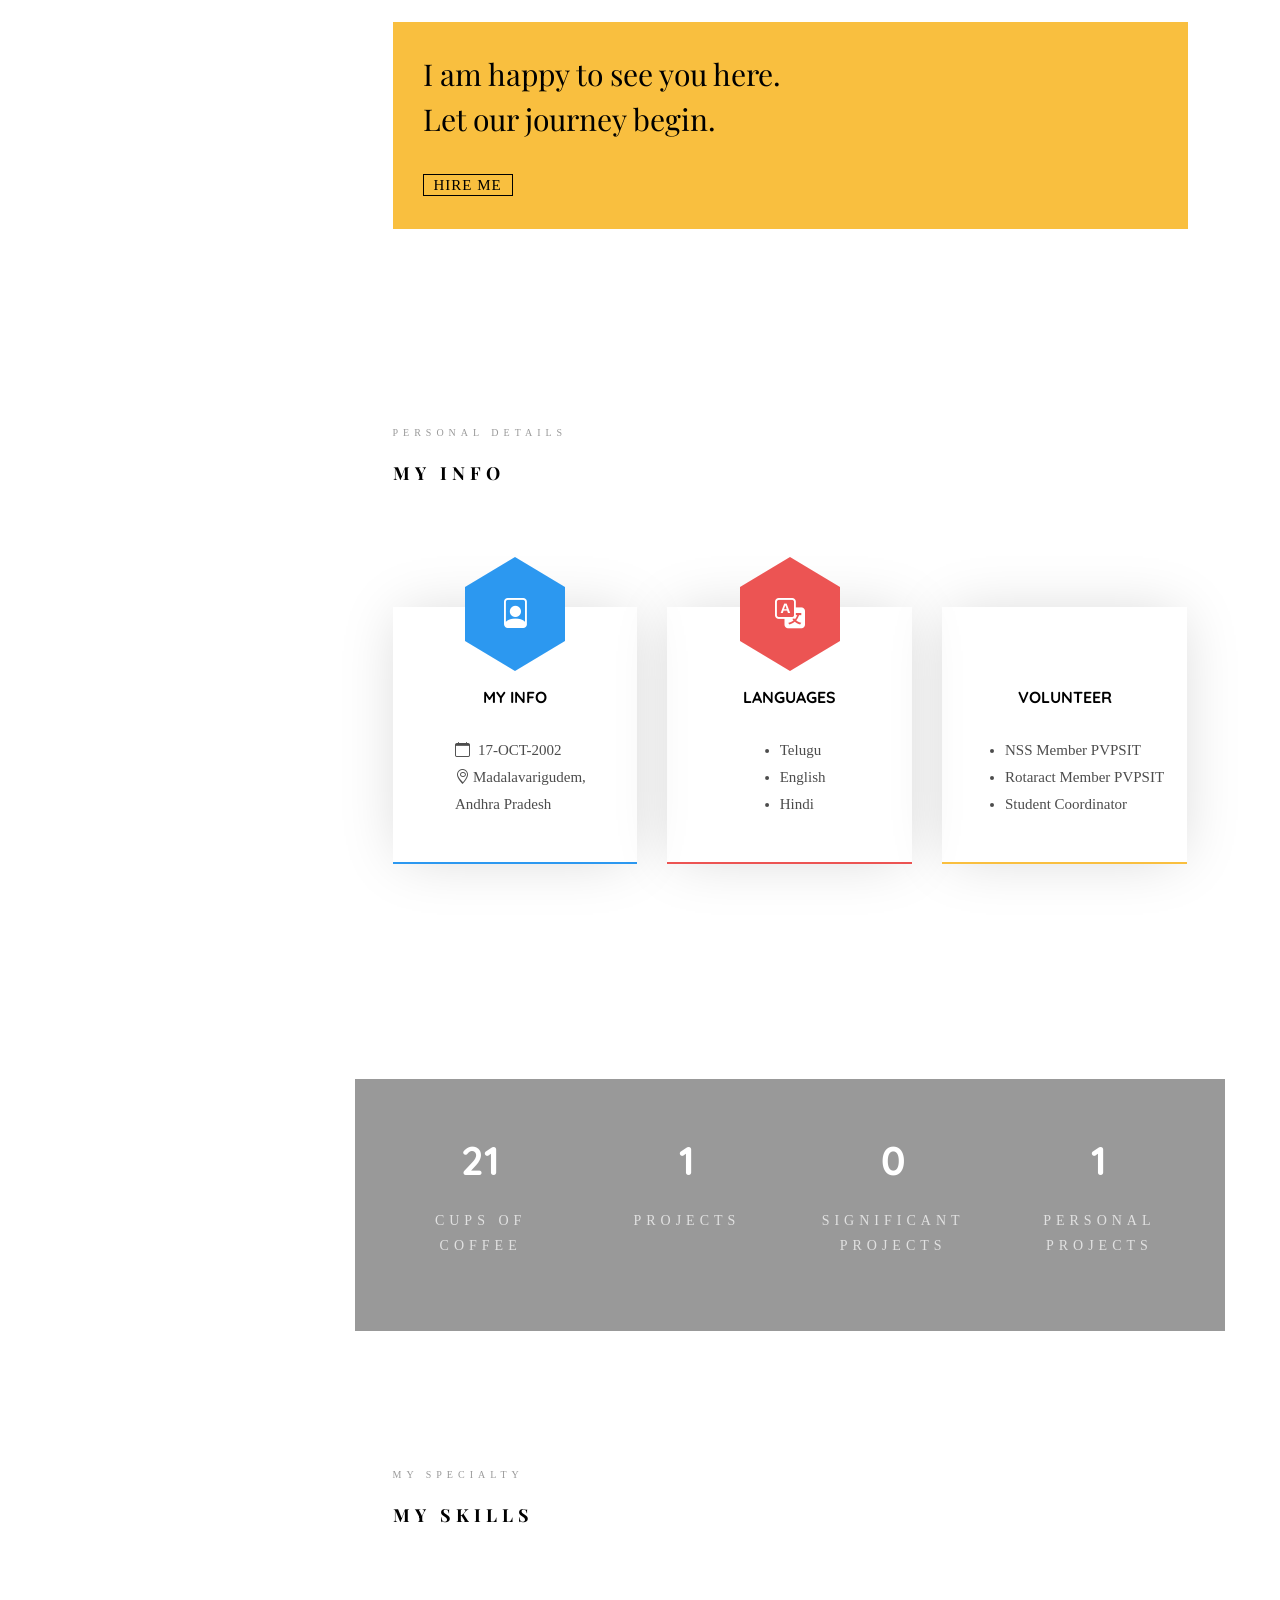
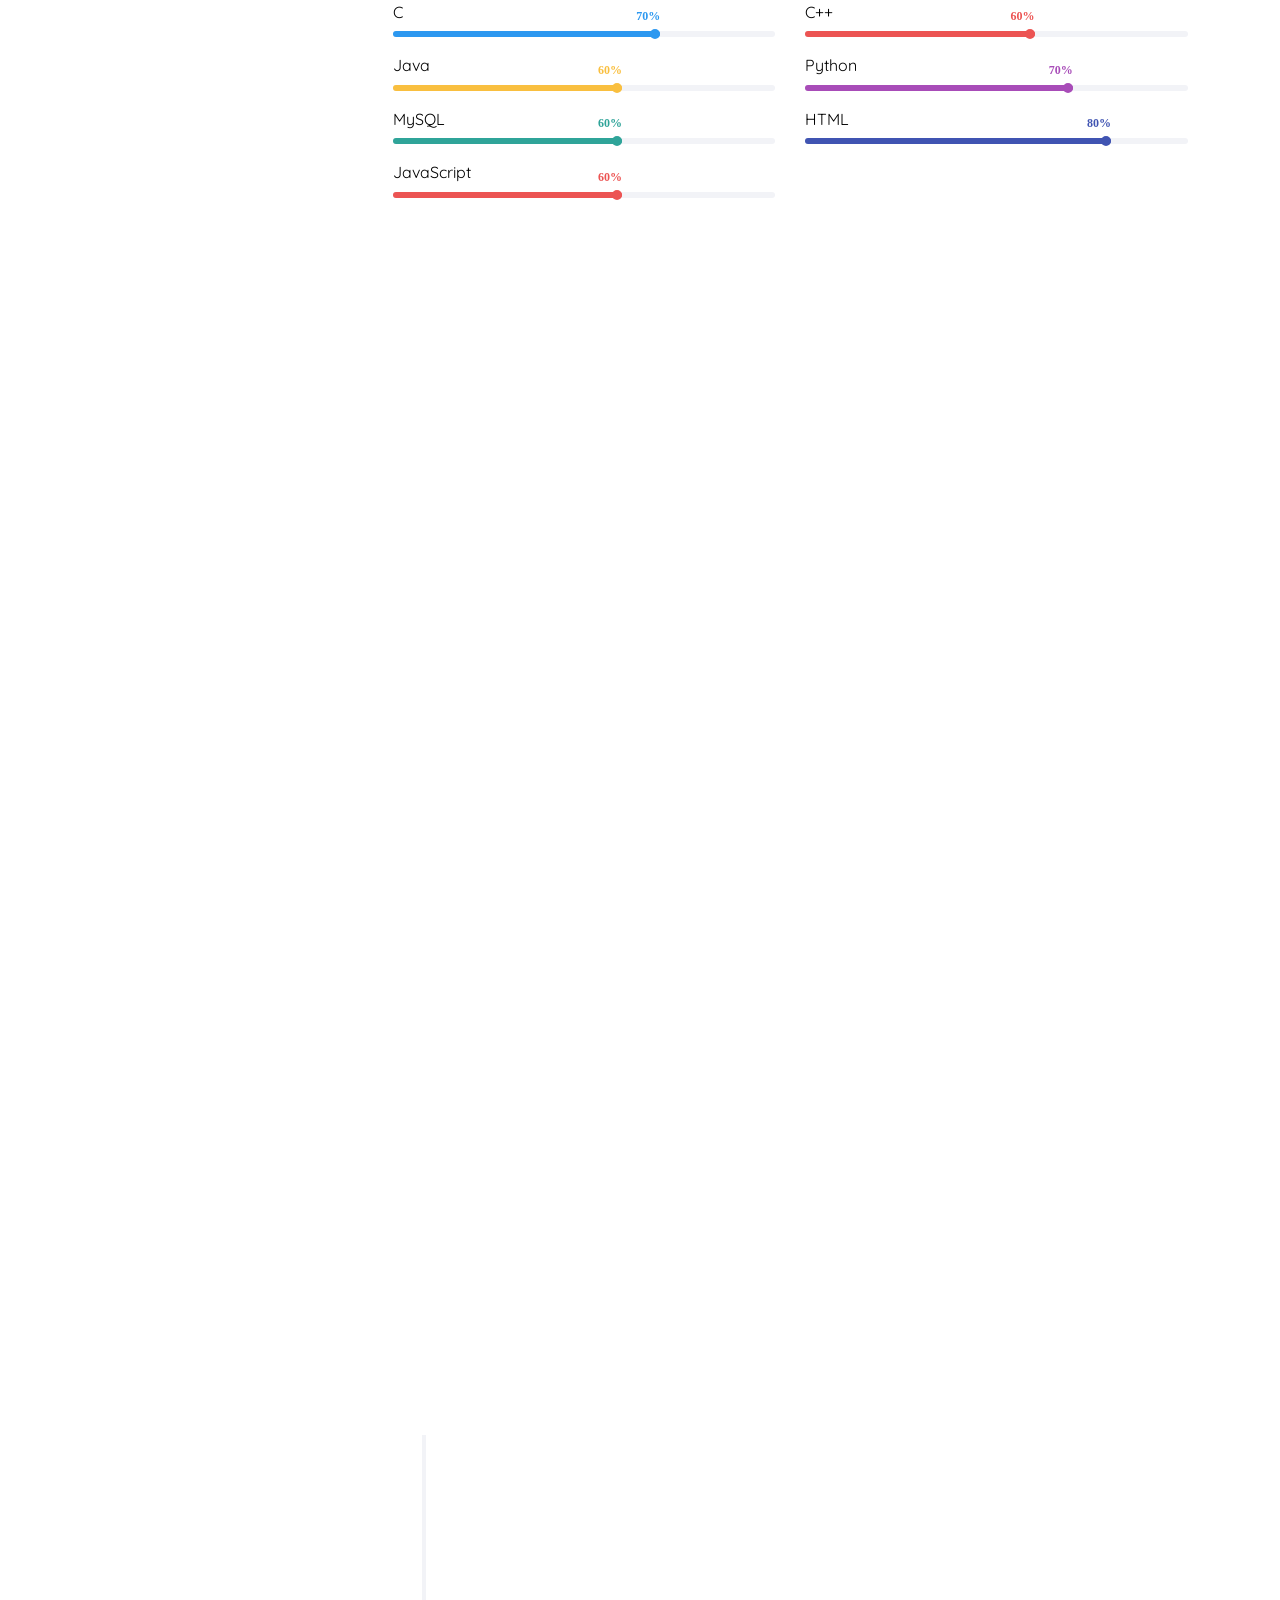
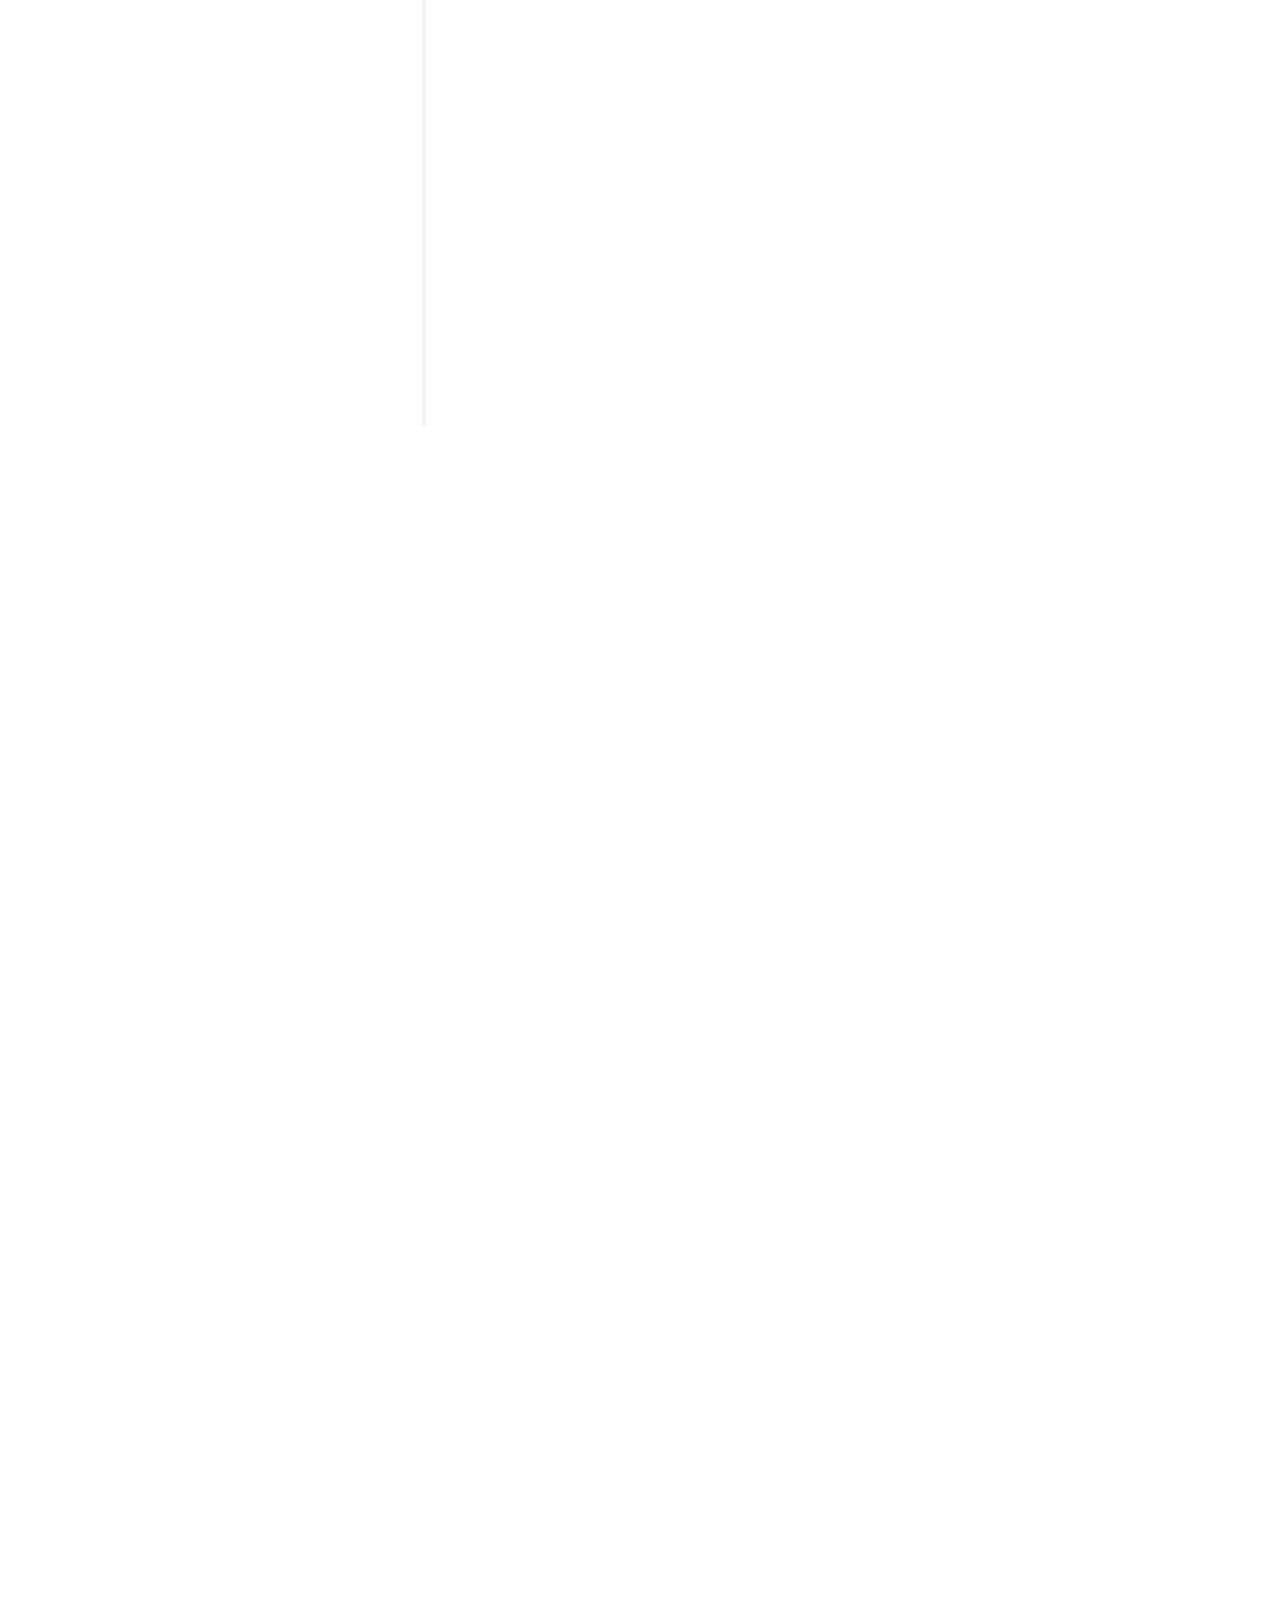
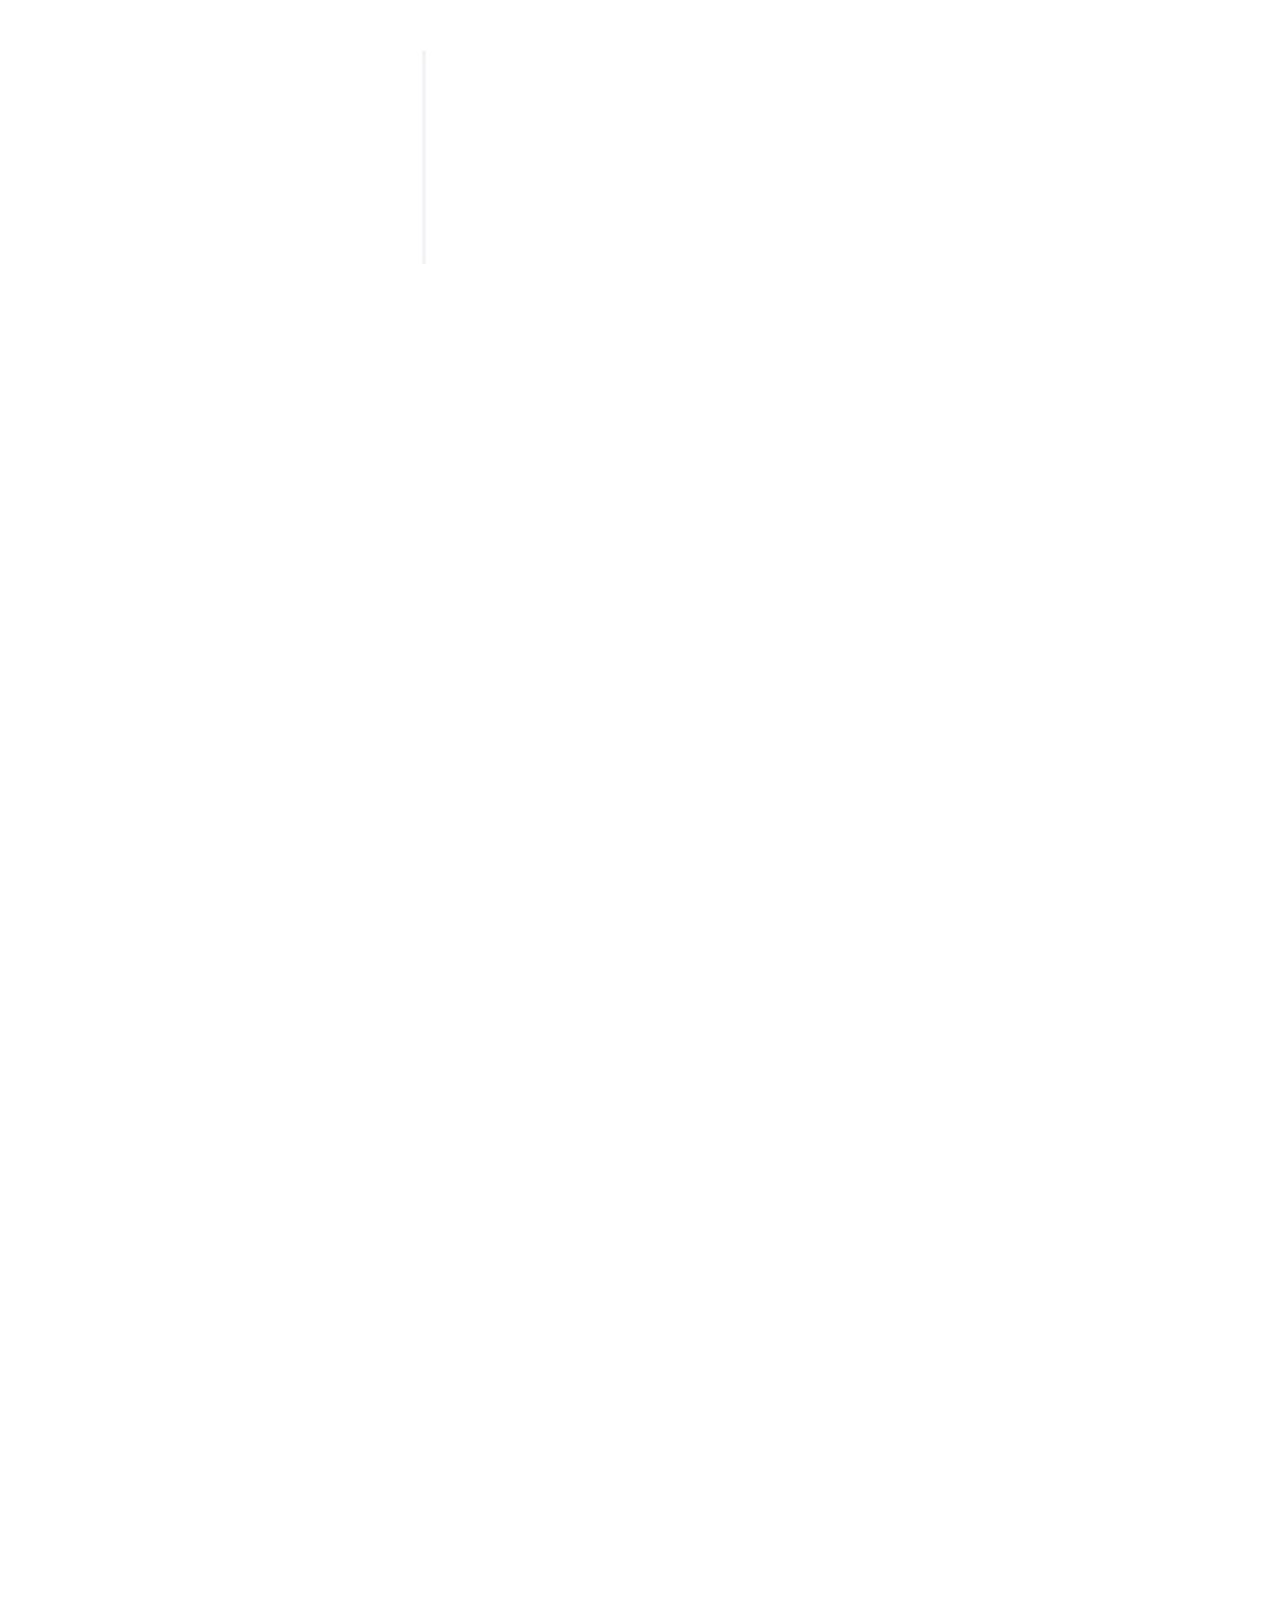
==== commit 7c9cf1be: "work experience update" ====
--- a/index.html
+++ b/index.html
@@ -529,7 +529,7 @@
 					               </div>
 					               <div class="timeline-label">
 									<h2><a href="./documents/Internships/Cyber-Security_Internship.pdf" target="_blank" style="text-decoration: underline;">Cyber Security virtual Internship </a>&nbsp;&nbsp;&nbsp;<span>MAR 2022 - MAY 2022</span></h2>									<p style="margin-top: 0px; font-size: small;padding-top: 0px;">Palo Alto Academy</p>
-									<p>It was a great experience for me to learn from Palo Alto and I got some hands-on experience on different approaches and methods for Cybe Security.</p>
+									<p>It was a great experience for me to learn from Palo Alto and I got some hands-on experience on different approaches and methods for Cyber Security.</p>
 								 </div>
 					            </div>
 					         </article>
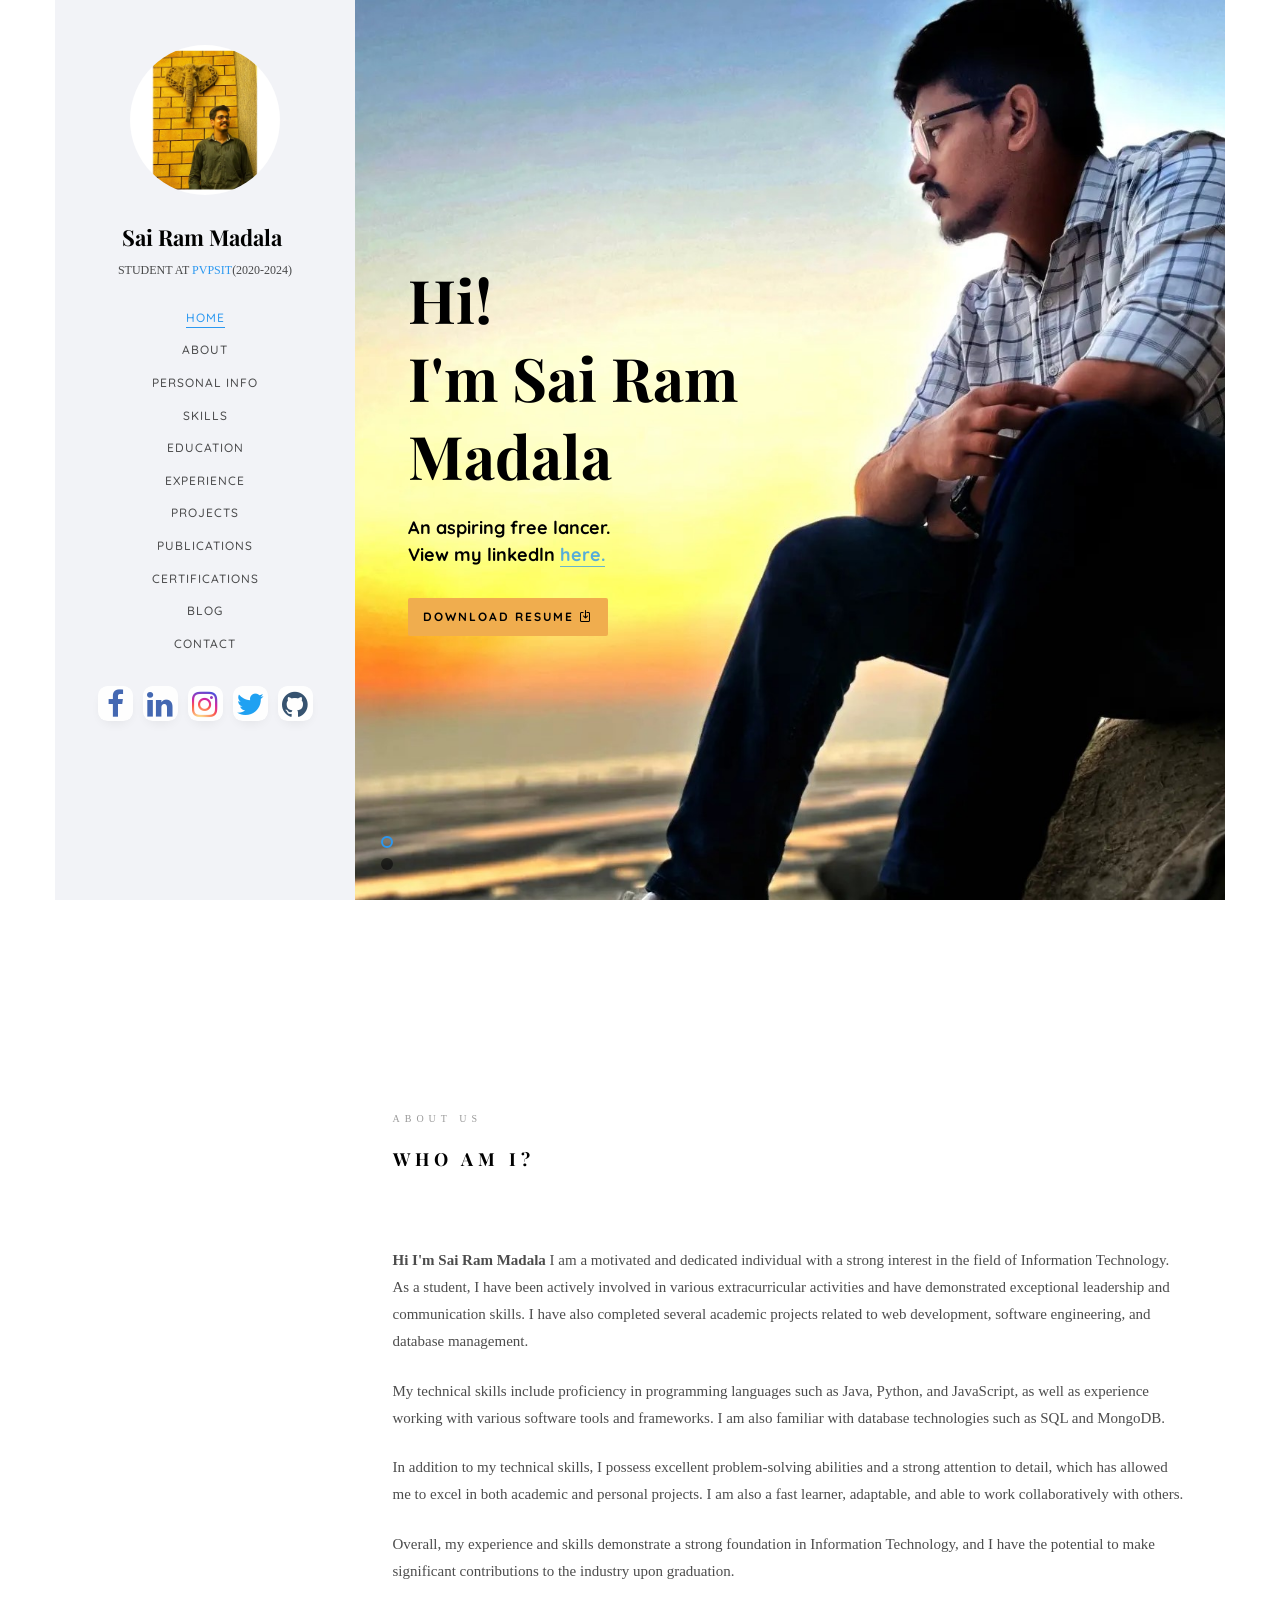
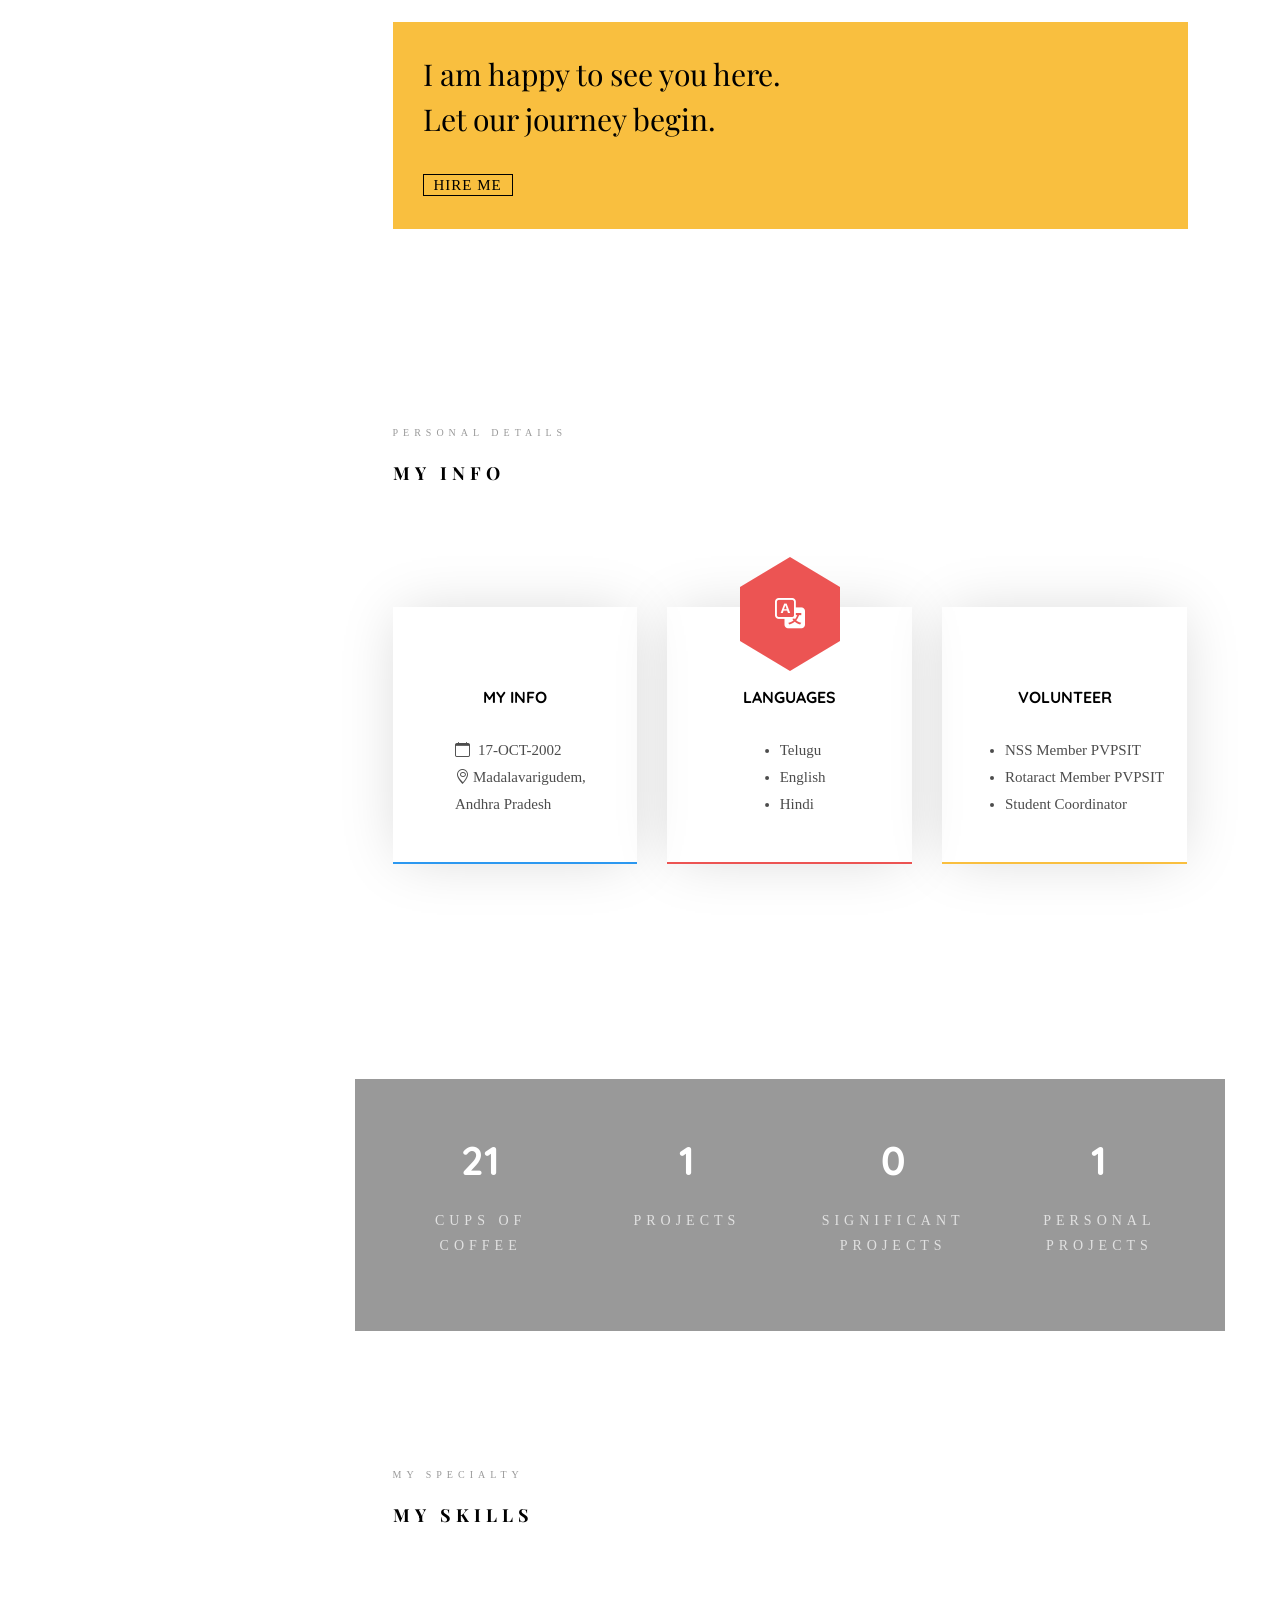
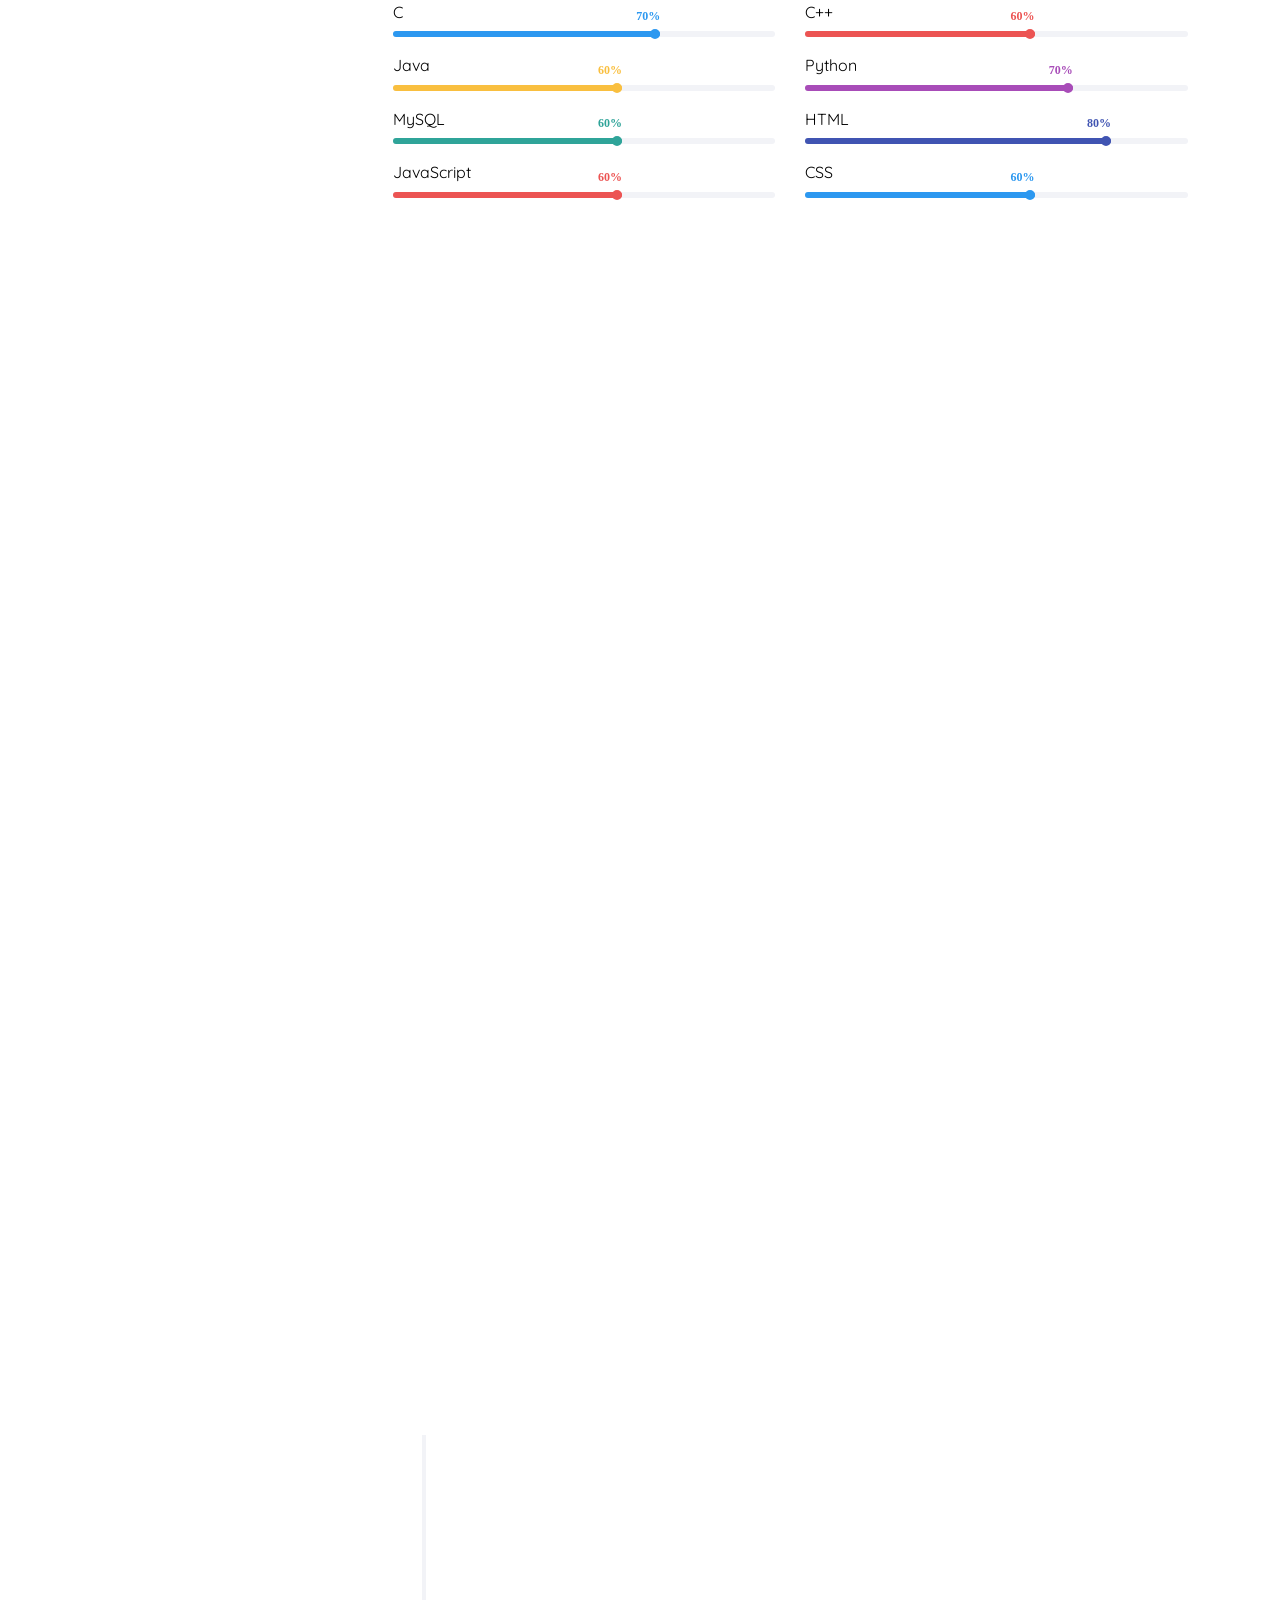
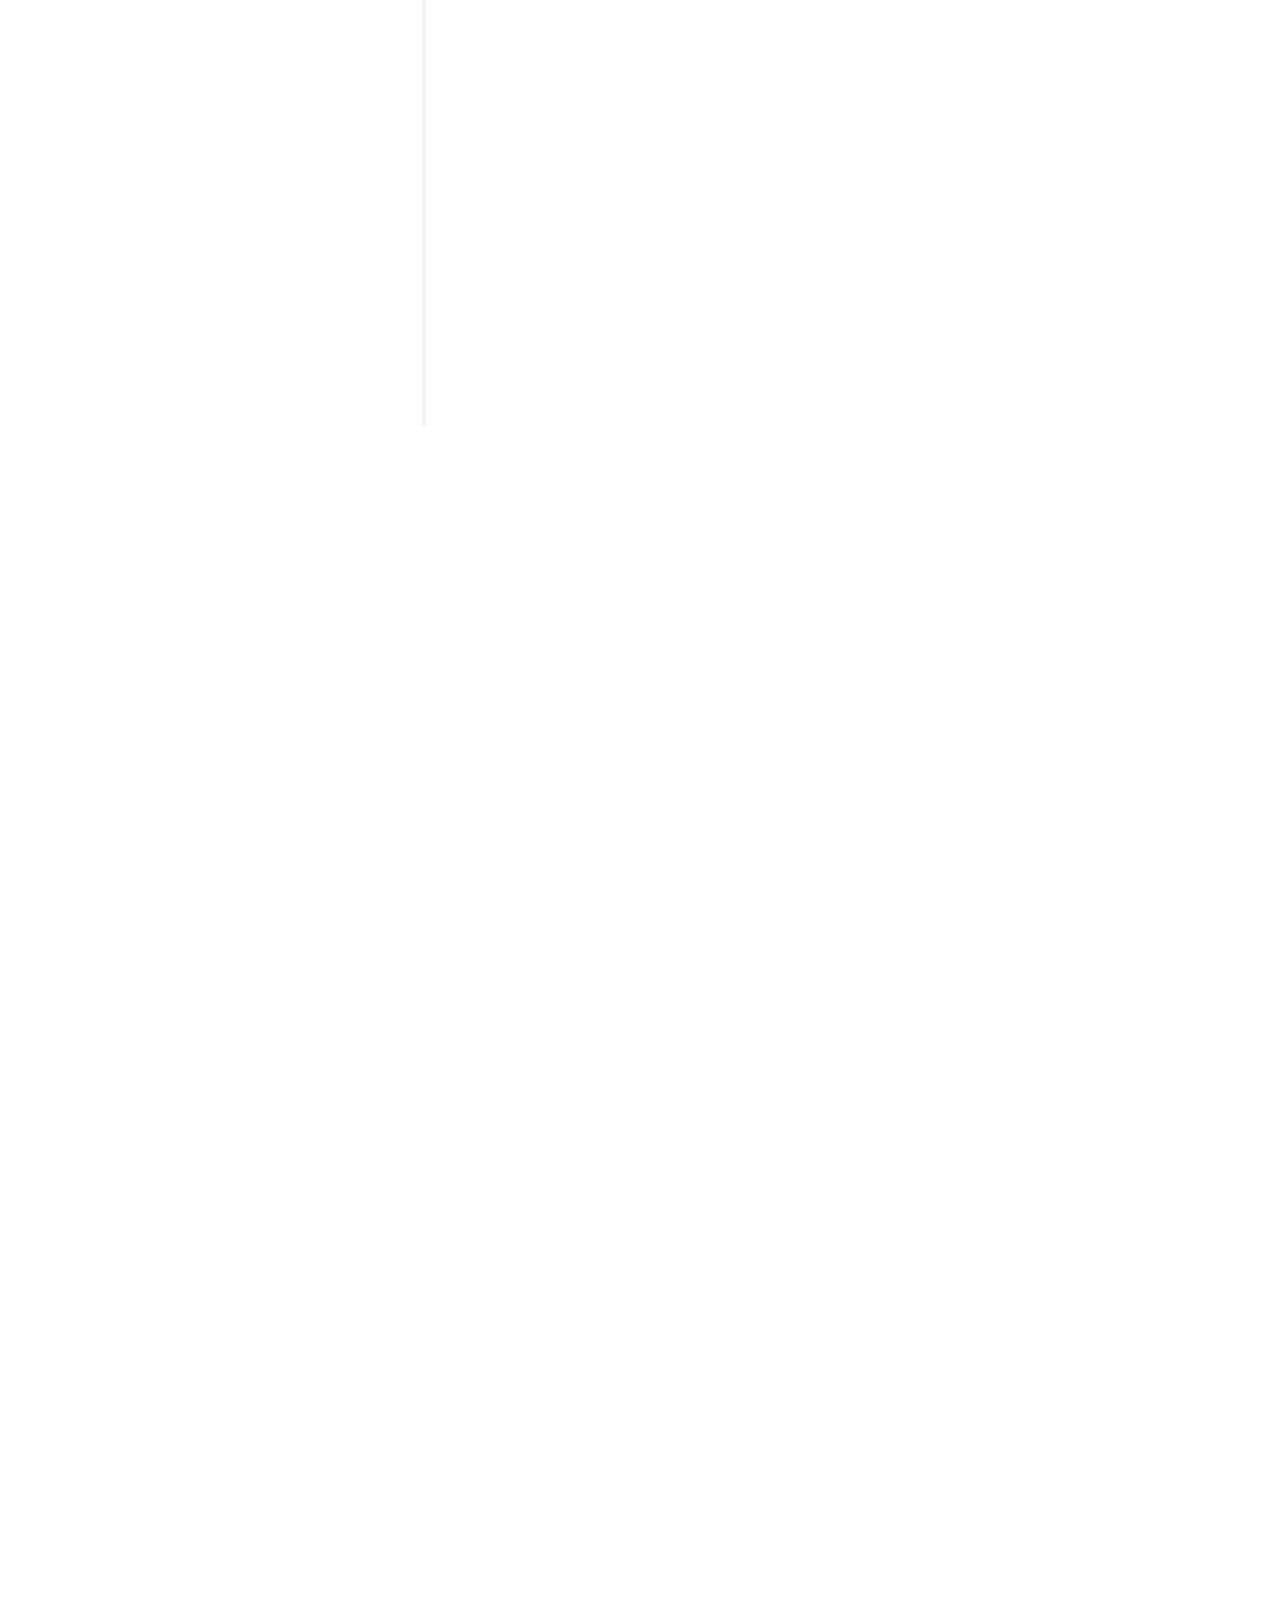
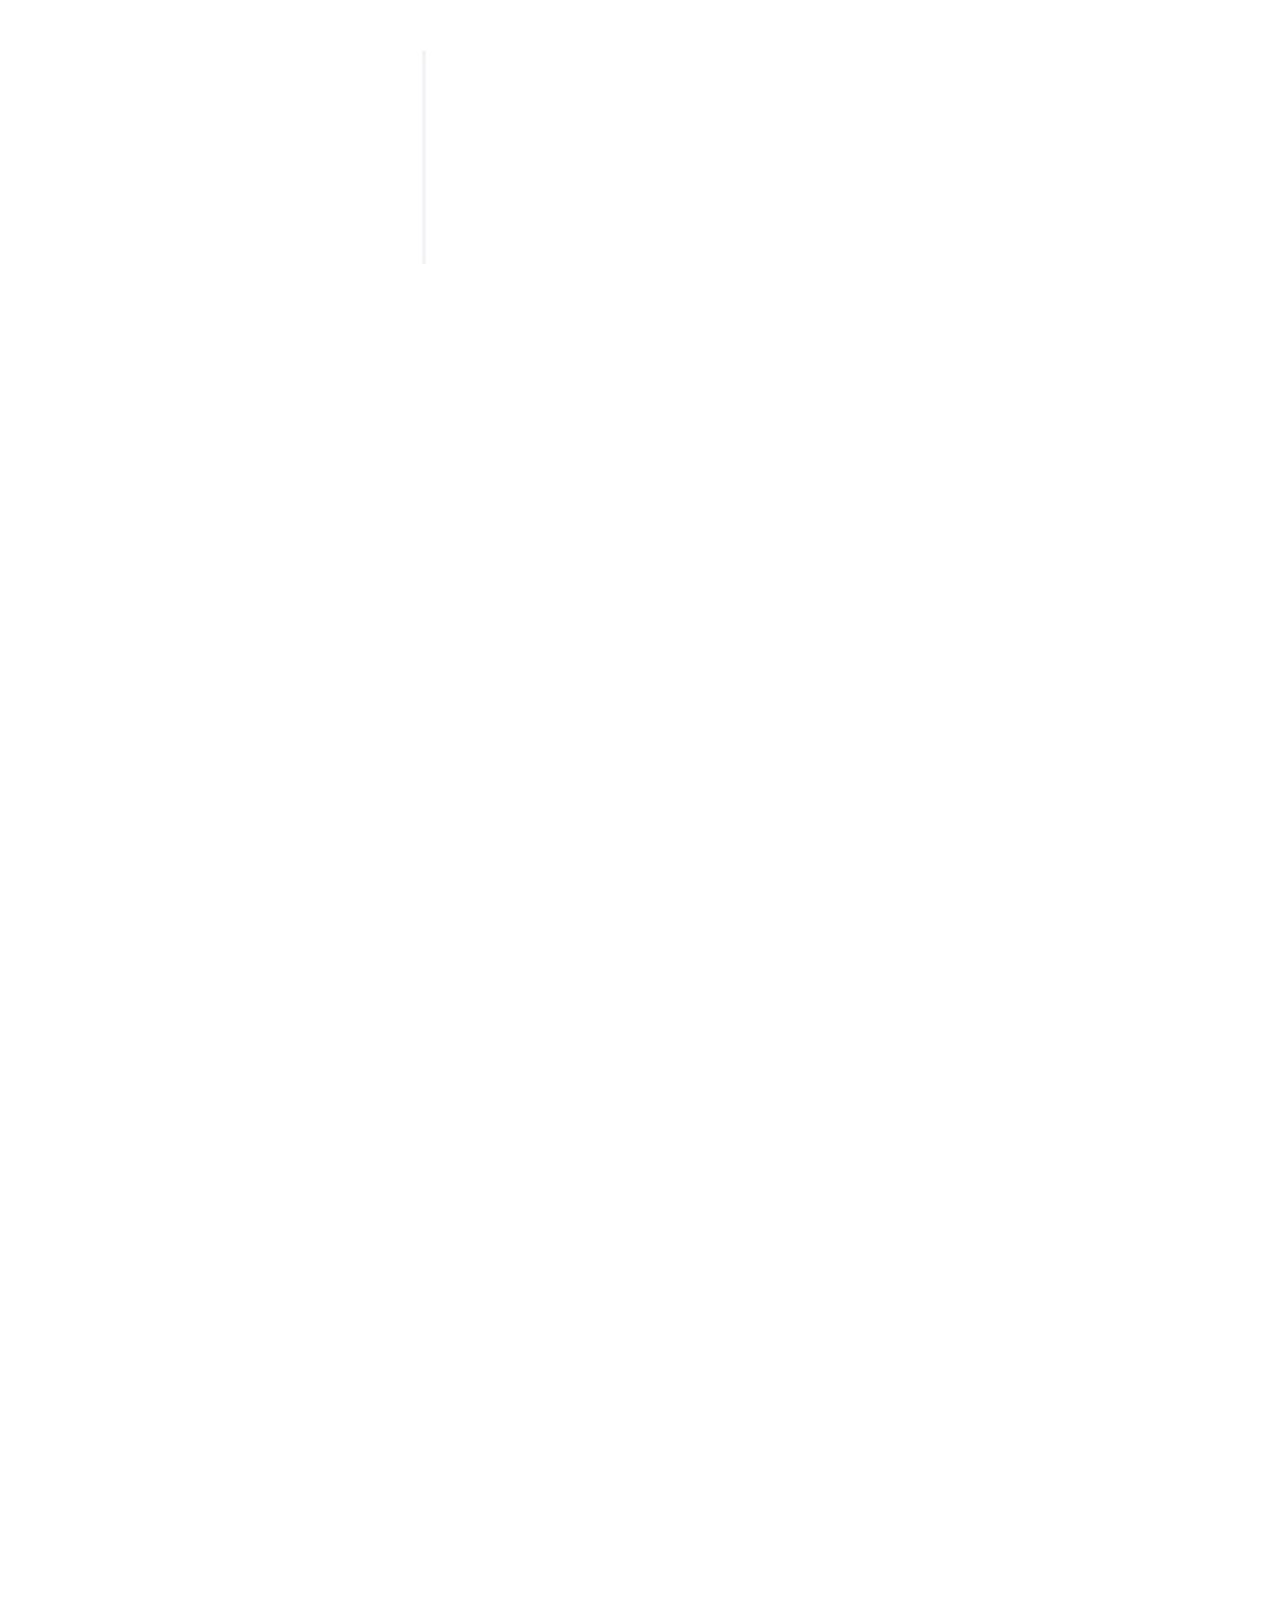
==== commit c41cb193: "Update index.html" ====
--- a/index.html
+++ b/index.html
@@ -1037,14 +1037,7 @@
 								</div>
 							</div>
 
-							<div class="colorlib-feature colorlib-feature-sm animate-box" data-animate-effect="fadeInLeft">
-								<div class="colorlib-icon">
-									<i class="icon-phone"></i>
-								</div>
-								<div class="colorlib-text">
-									<p><a href="tel://">+91 8978142606</a></p>
-								</div>
-							</div>
+						
 						</div>
 						<div class="col-md-7 col-md-push-1">
 							<div class="row">
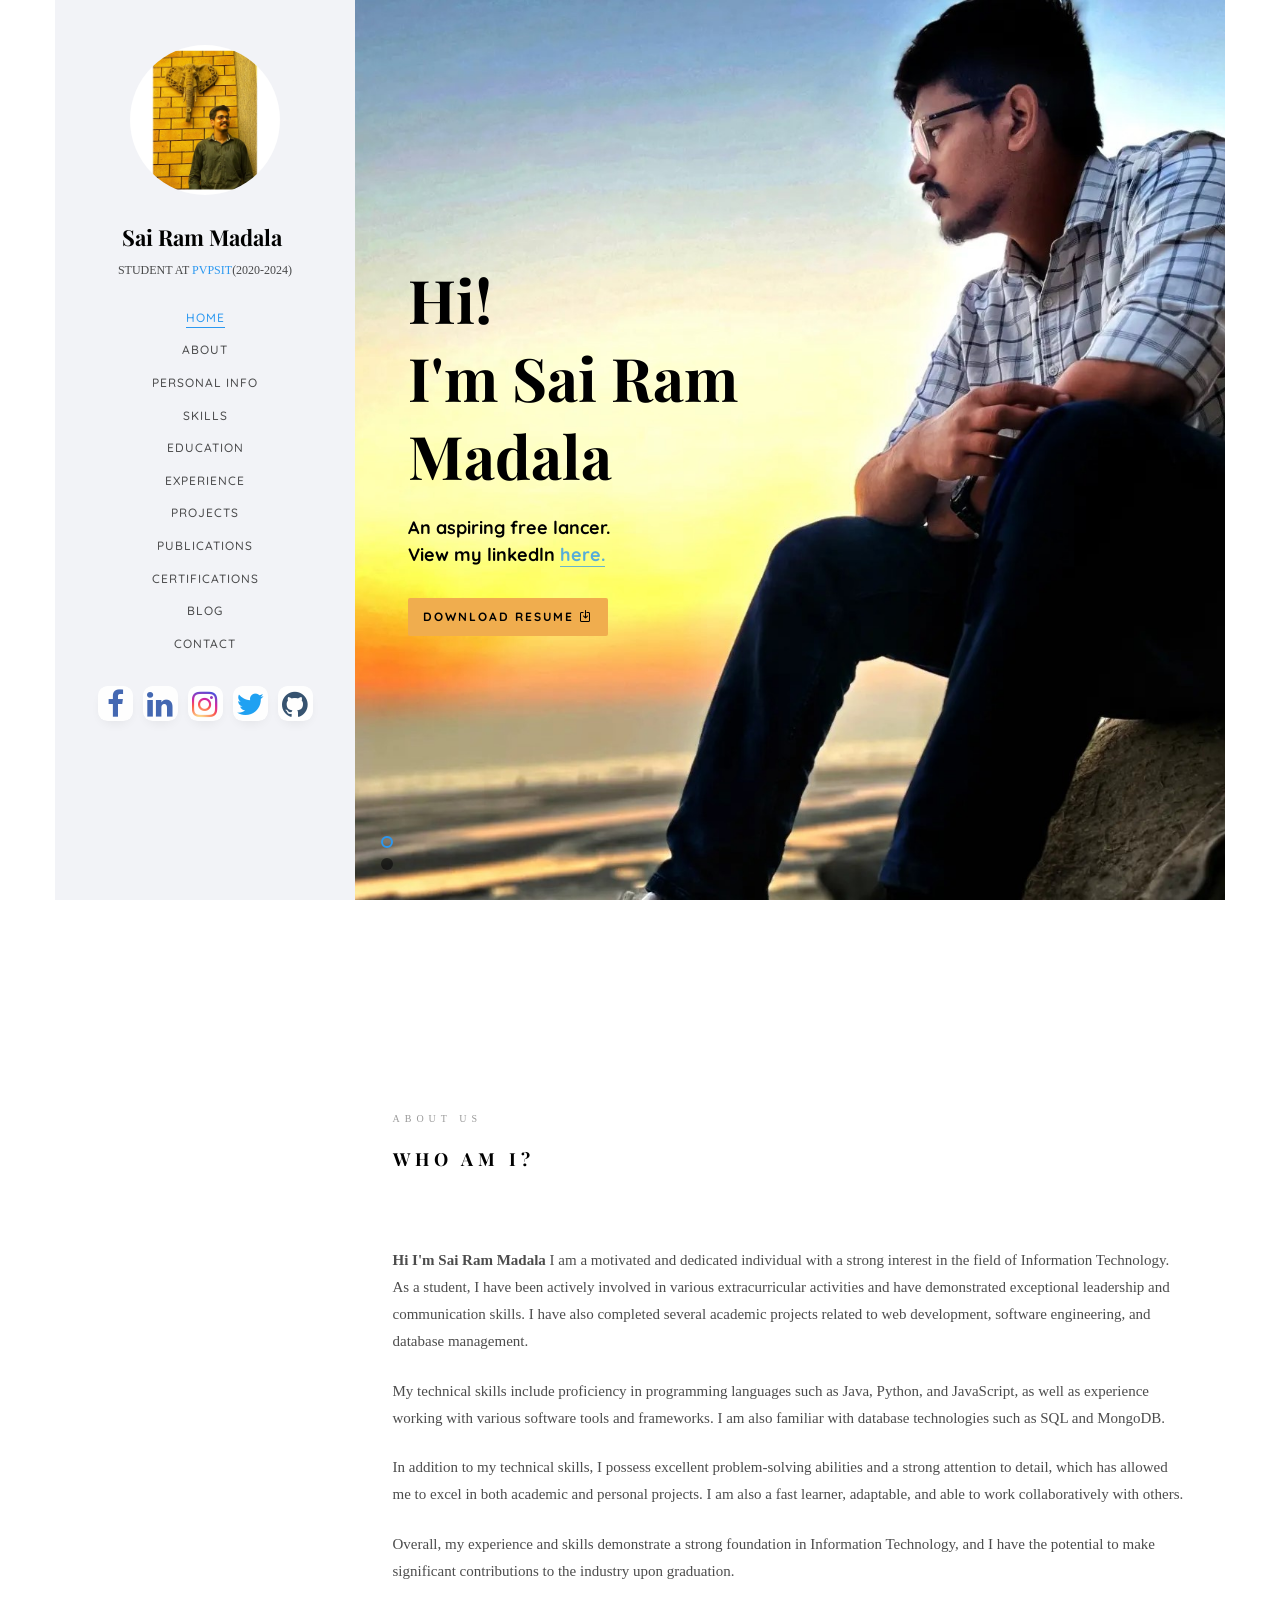
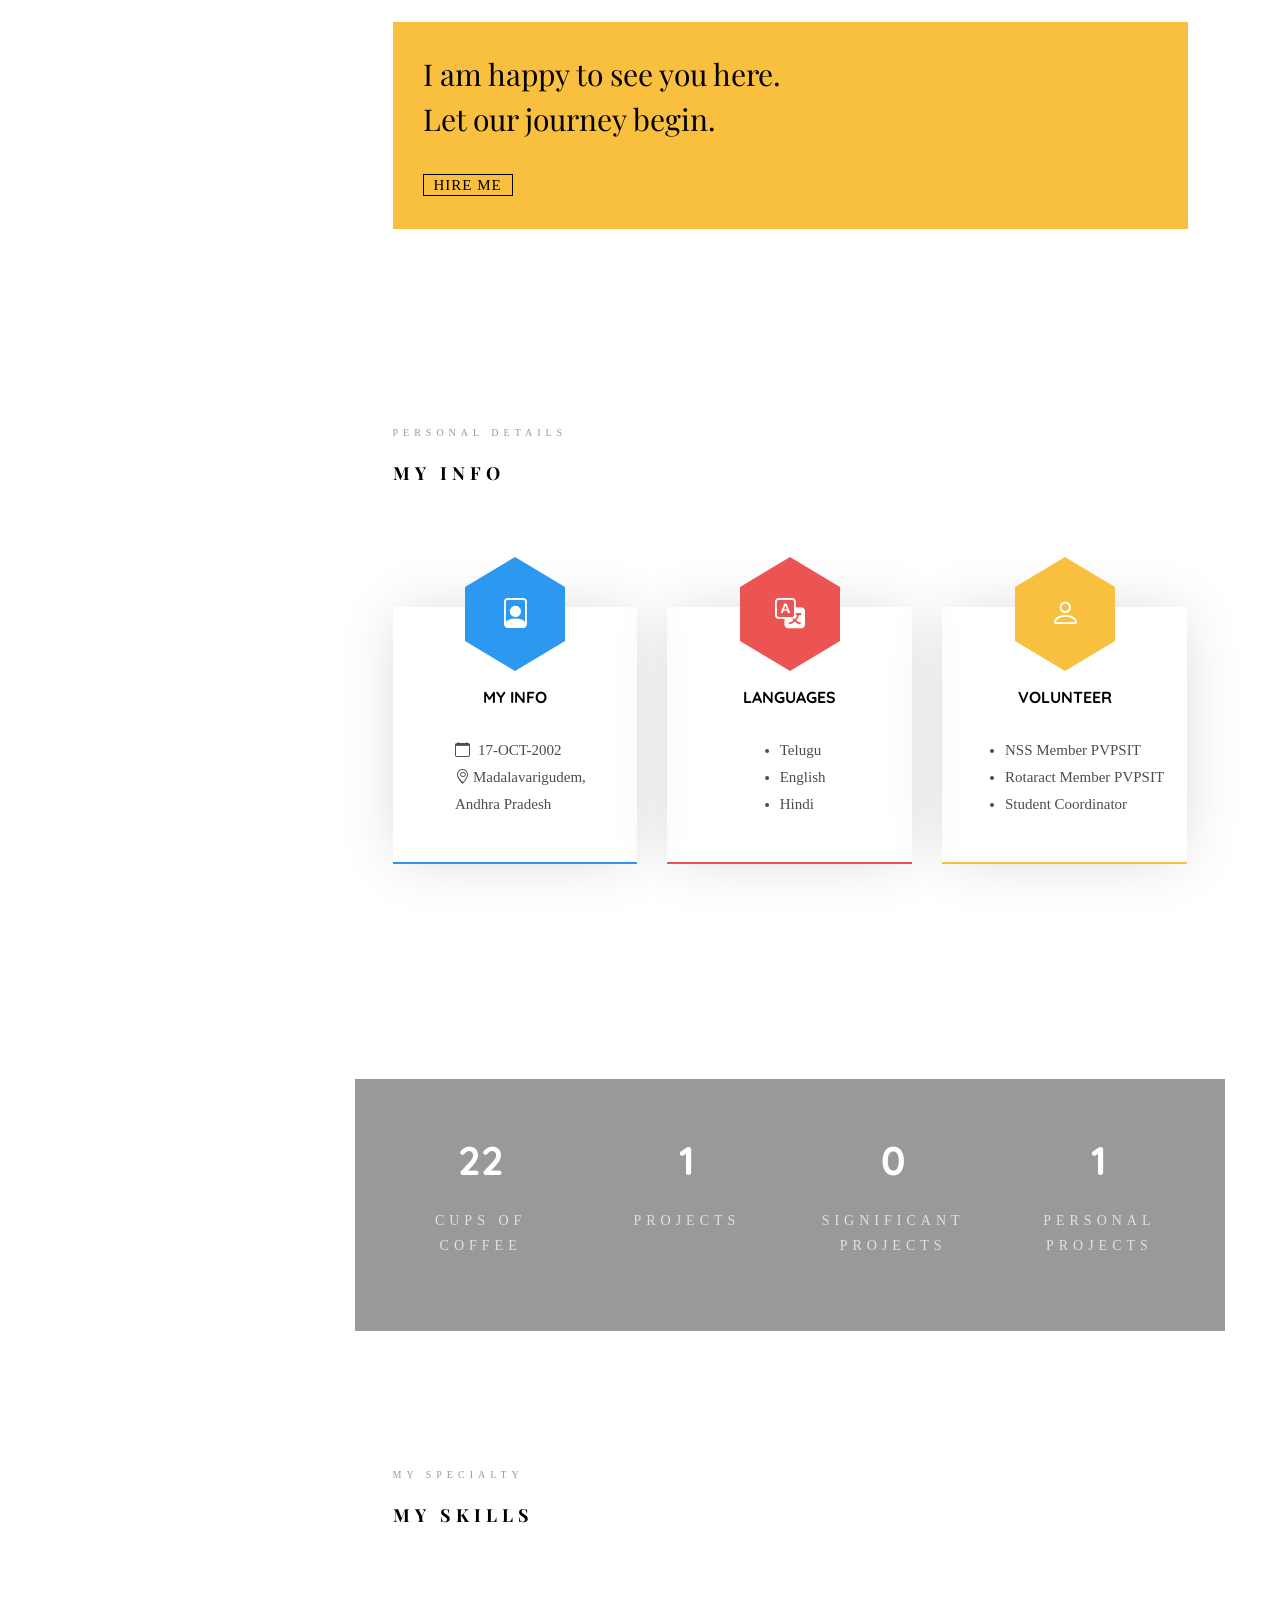
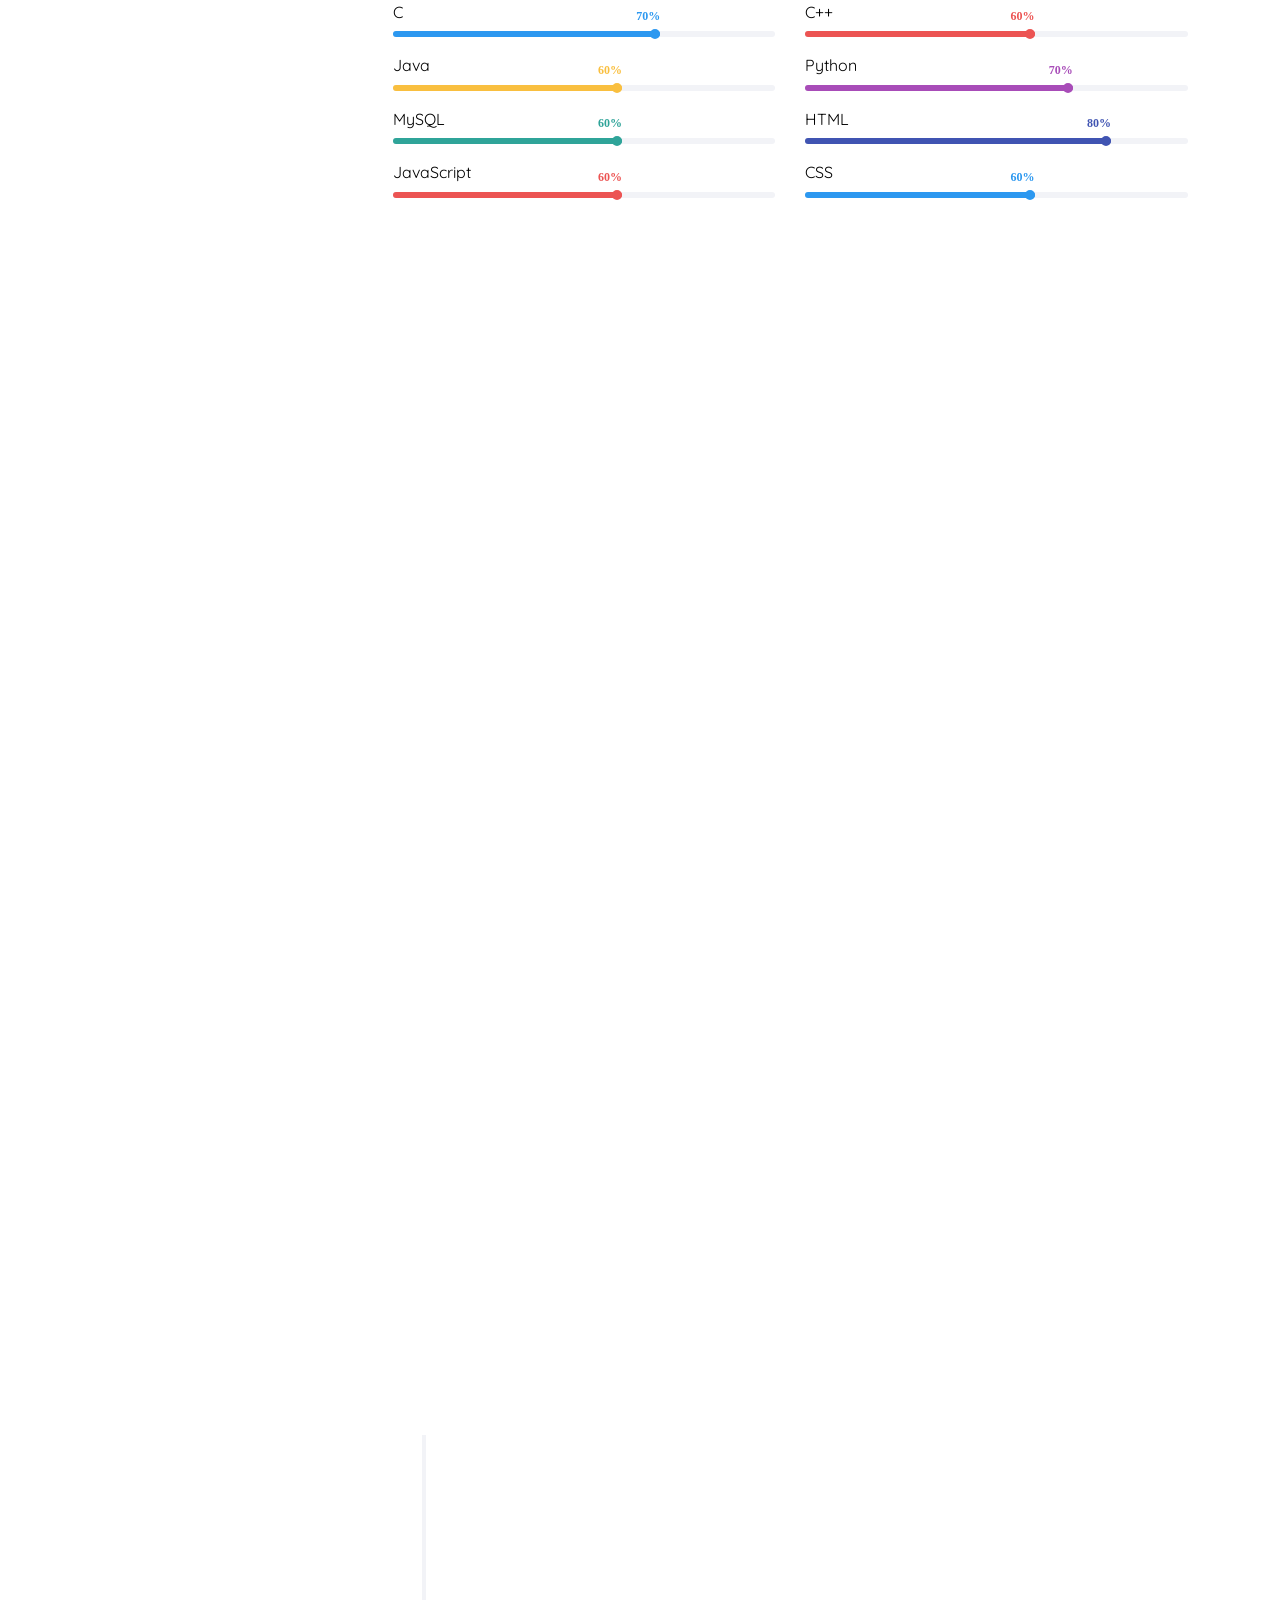
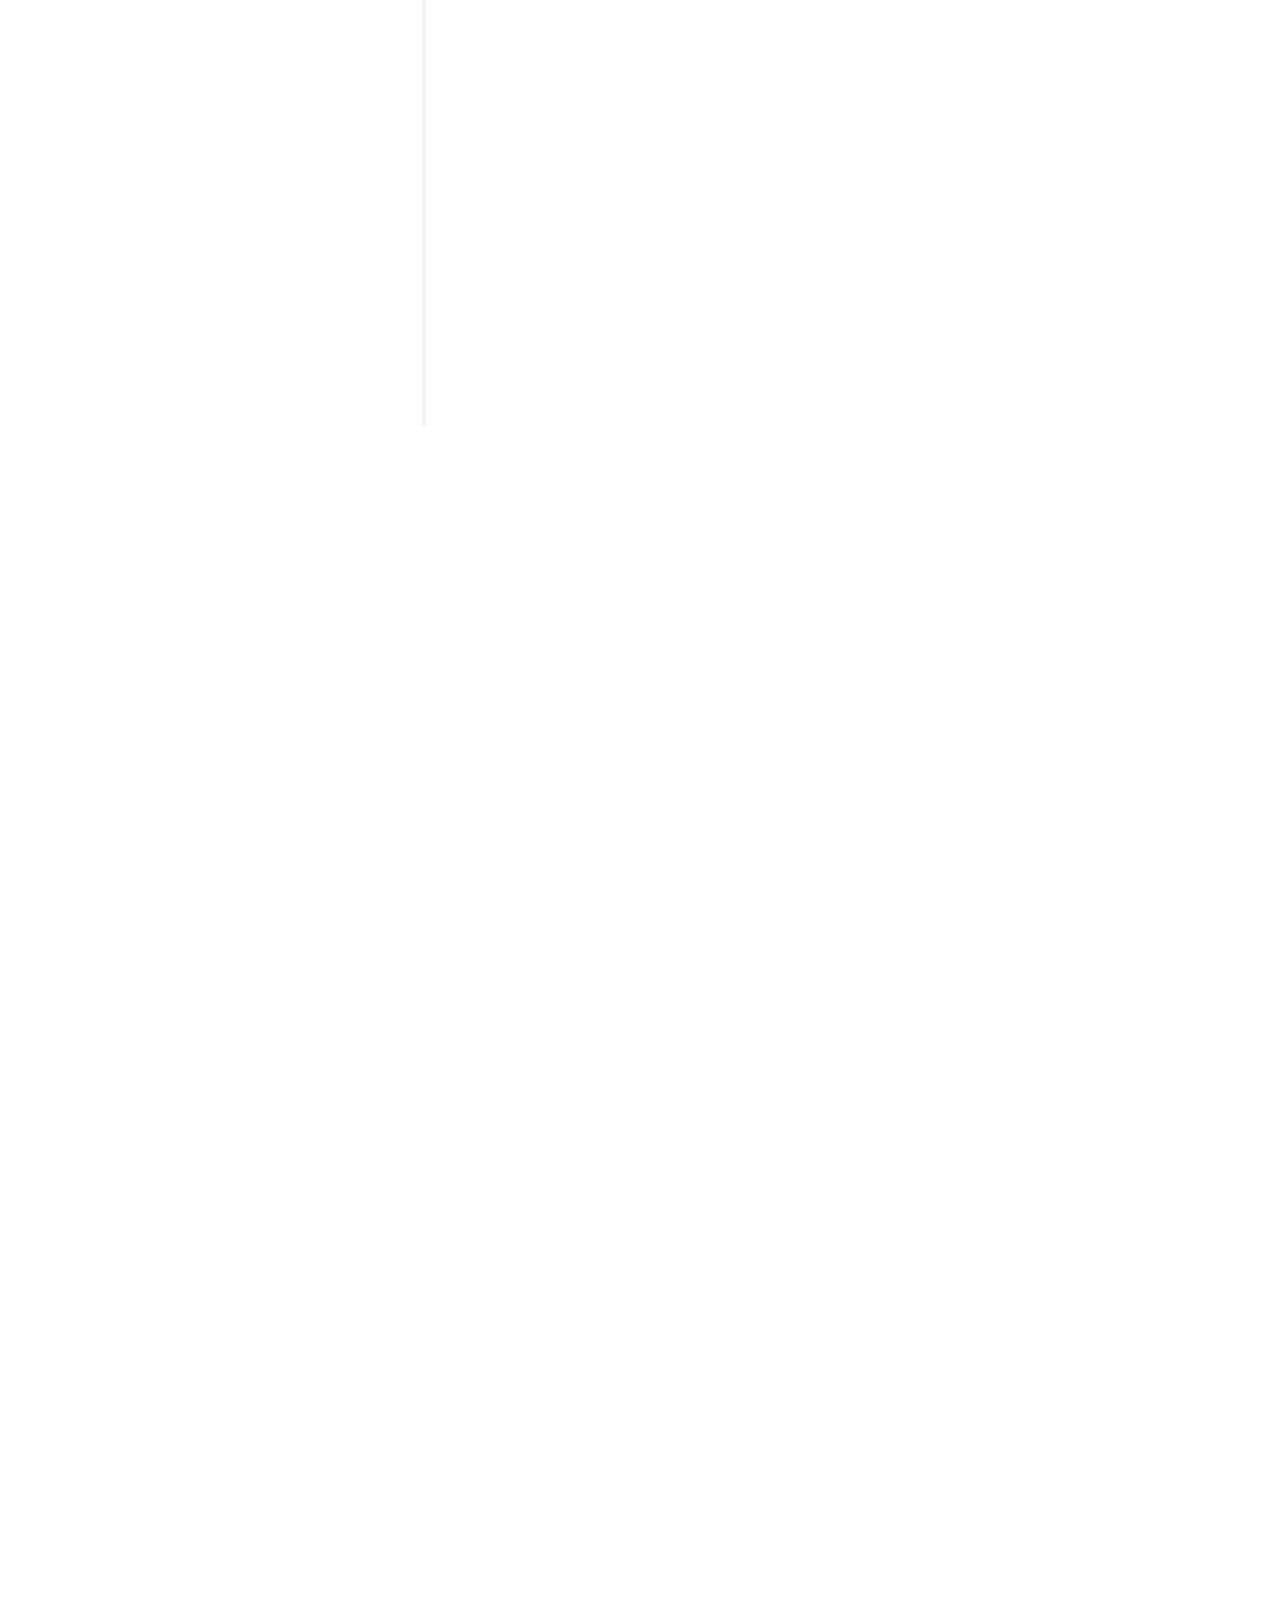
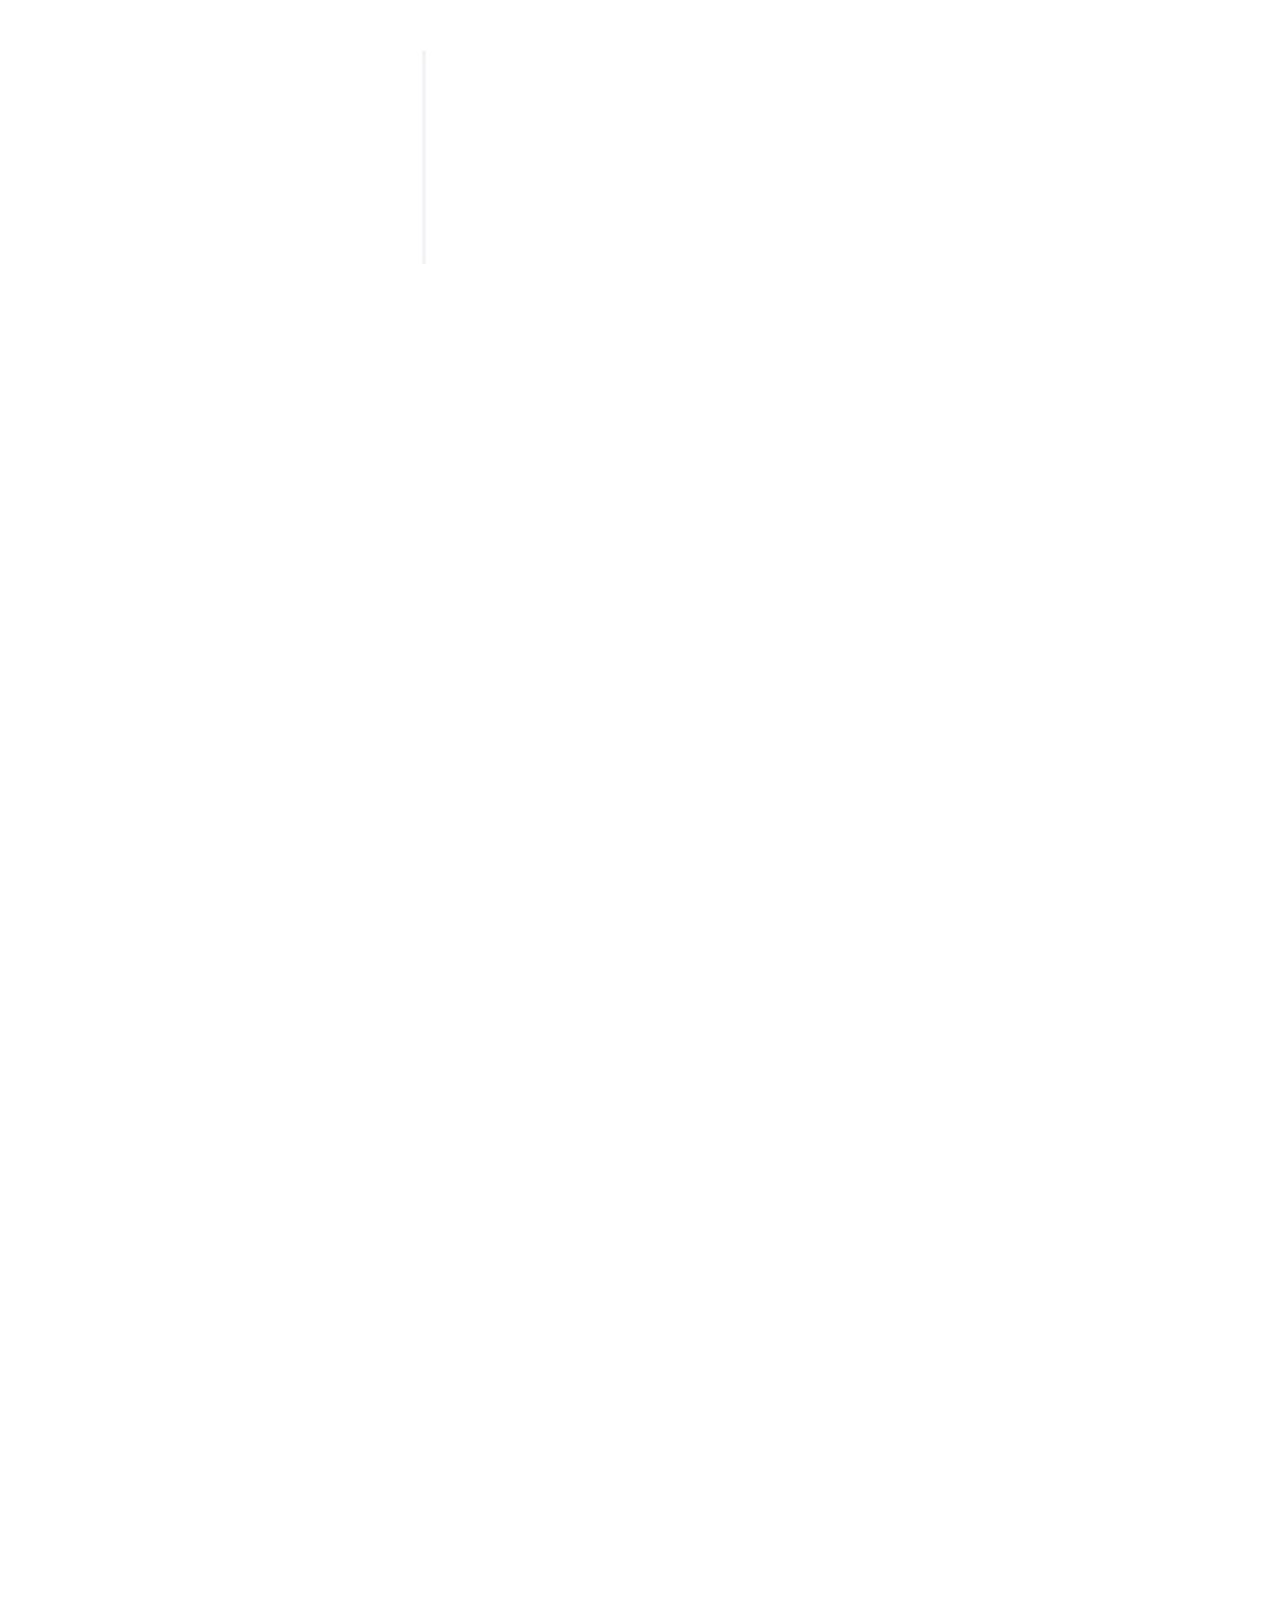
==== commit 3f63260e: "Updated resume" ====
--- a/index.html
+++ b/index.html
@@ -115,7 +115,7 @@
 					   					<div class="desc">
 						   					<h1>Hi! <br>I'm Sai Ram Madala</h1>
 						   					<h2 style="color: black;"><b>An aspiring free lancer.<br>View my linkedln <a href="https://www.linkedin.com/in/madala-sairam/" target="_blank">here.</a></b></h2>
-												<p ><a class="btn btn-warning" href="./documents/MSR.pdf" style="color: black;"><b>Download resume </b><i class="icon-download4"></i></a></p>
+												<p ><a class="btn btn-warning" href="./documents/resume.pdf" style="color: black;"><b>Download resume </b><i class="icon-download4"></i></a></p>
 											</div>
 					   				</div>
 					   			</div>
@@ -131,7 +131,7 @@
 					   					<div class="desc">
 						   					<h1>Aspiring <br>Developer</h1>
 												<h2><b>View my github profile <a href="https://github.com/sairammadala" target="_blank">here</a></b></h2>
-												<p><a href="./documents/MSR.pdf" class="btn btn-warning"><b>Download resume<i class="icon-download4"></i></b> </a></p>
+												<p><a href="./documents/resume.pdf" class="btn btn-warning"><b>Download resume<i class="icon-download4"></i></b> </a></p>
 											</div>
 					   				</div>
 					   			</div>
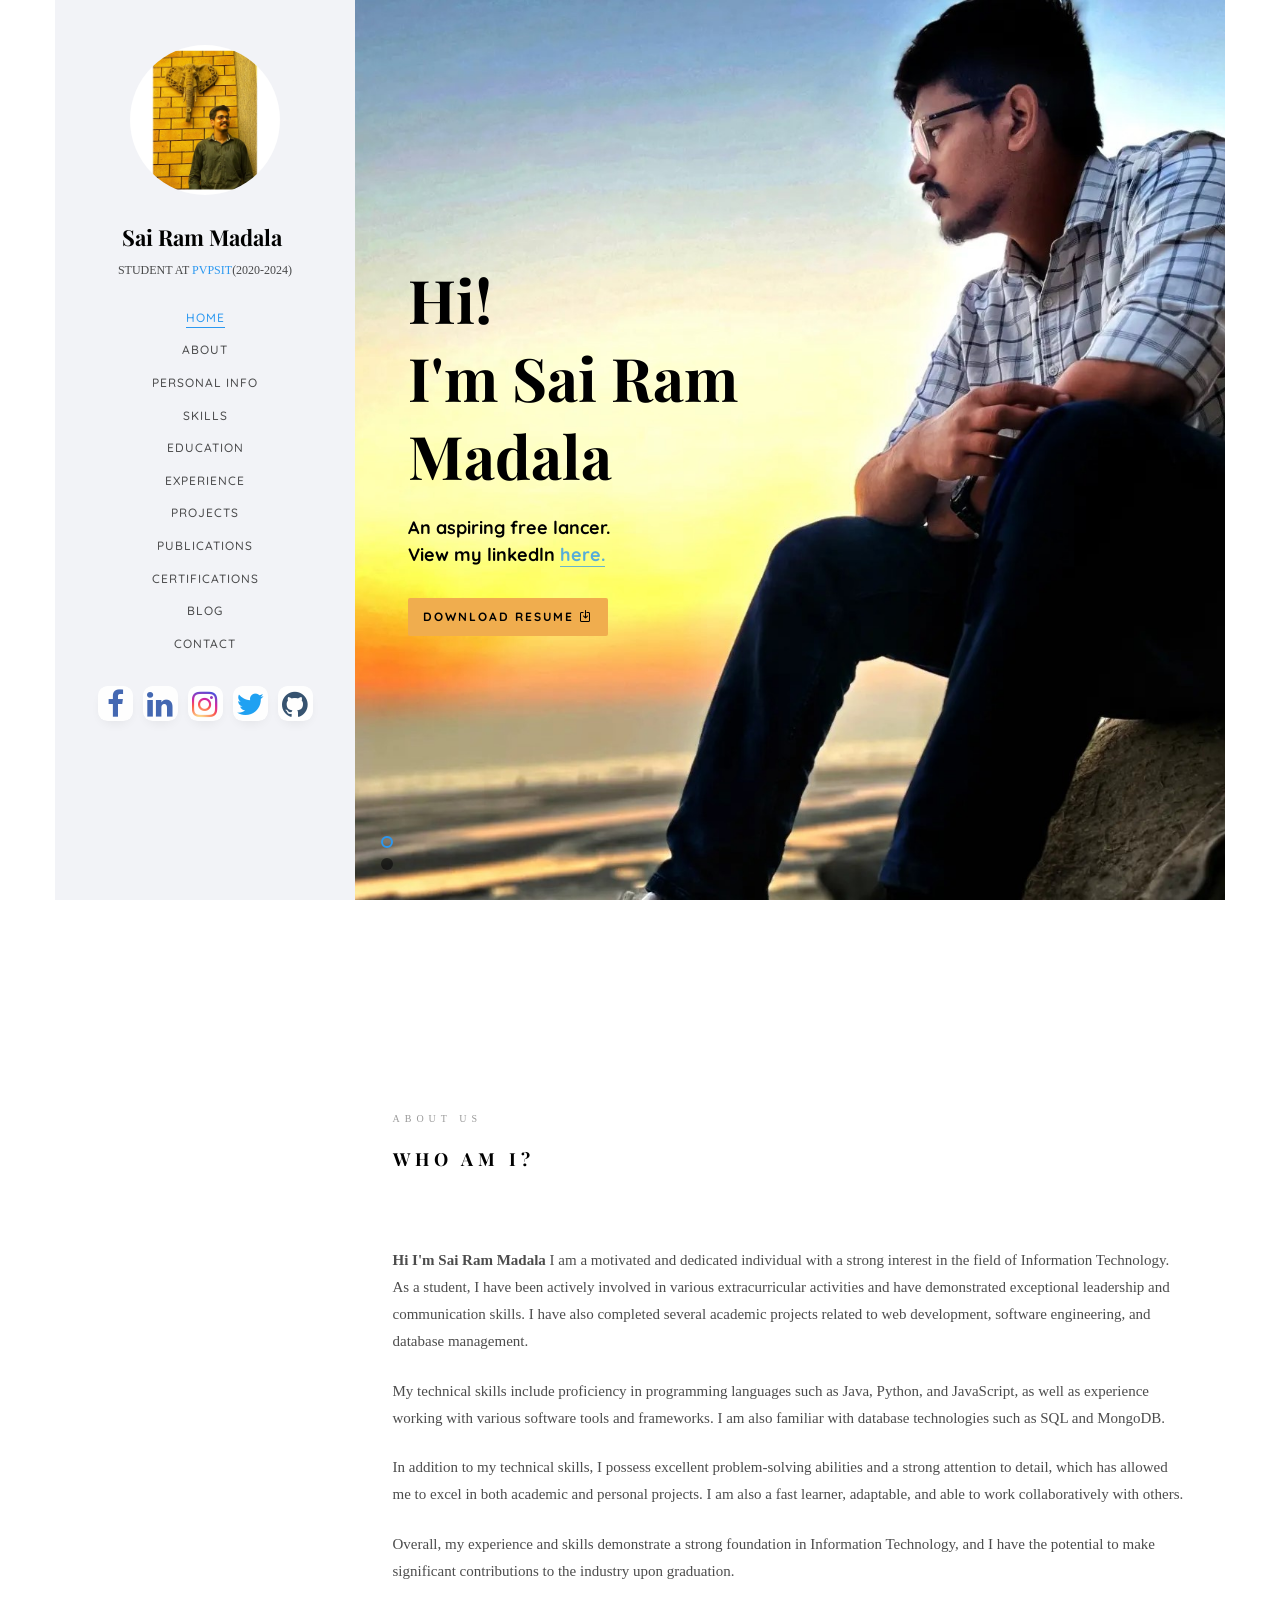
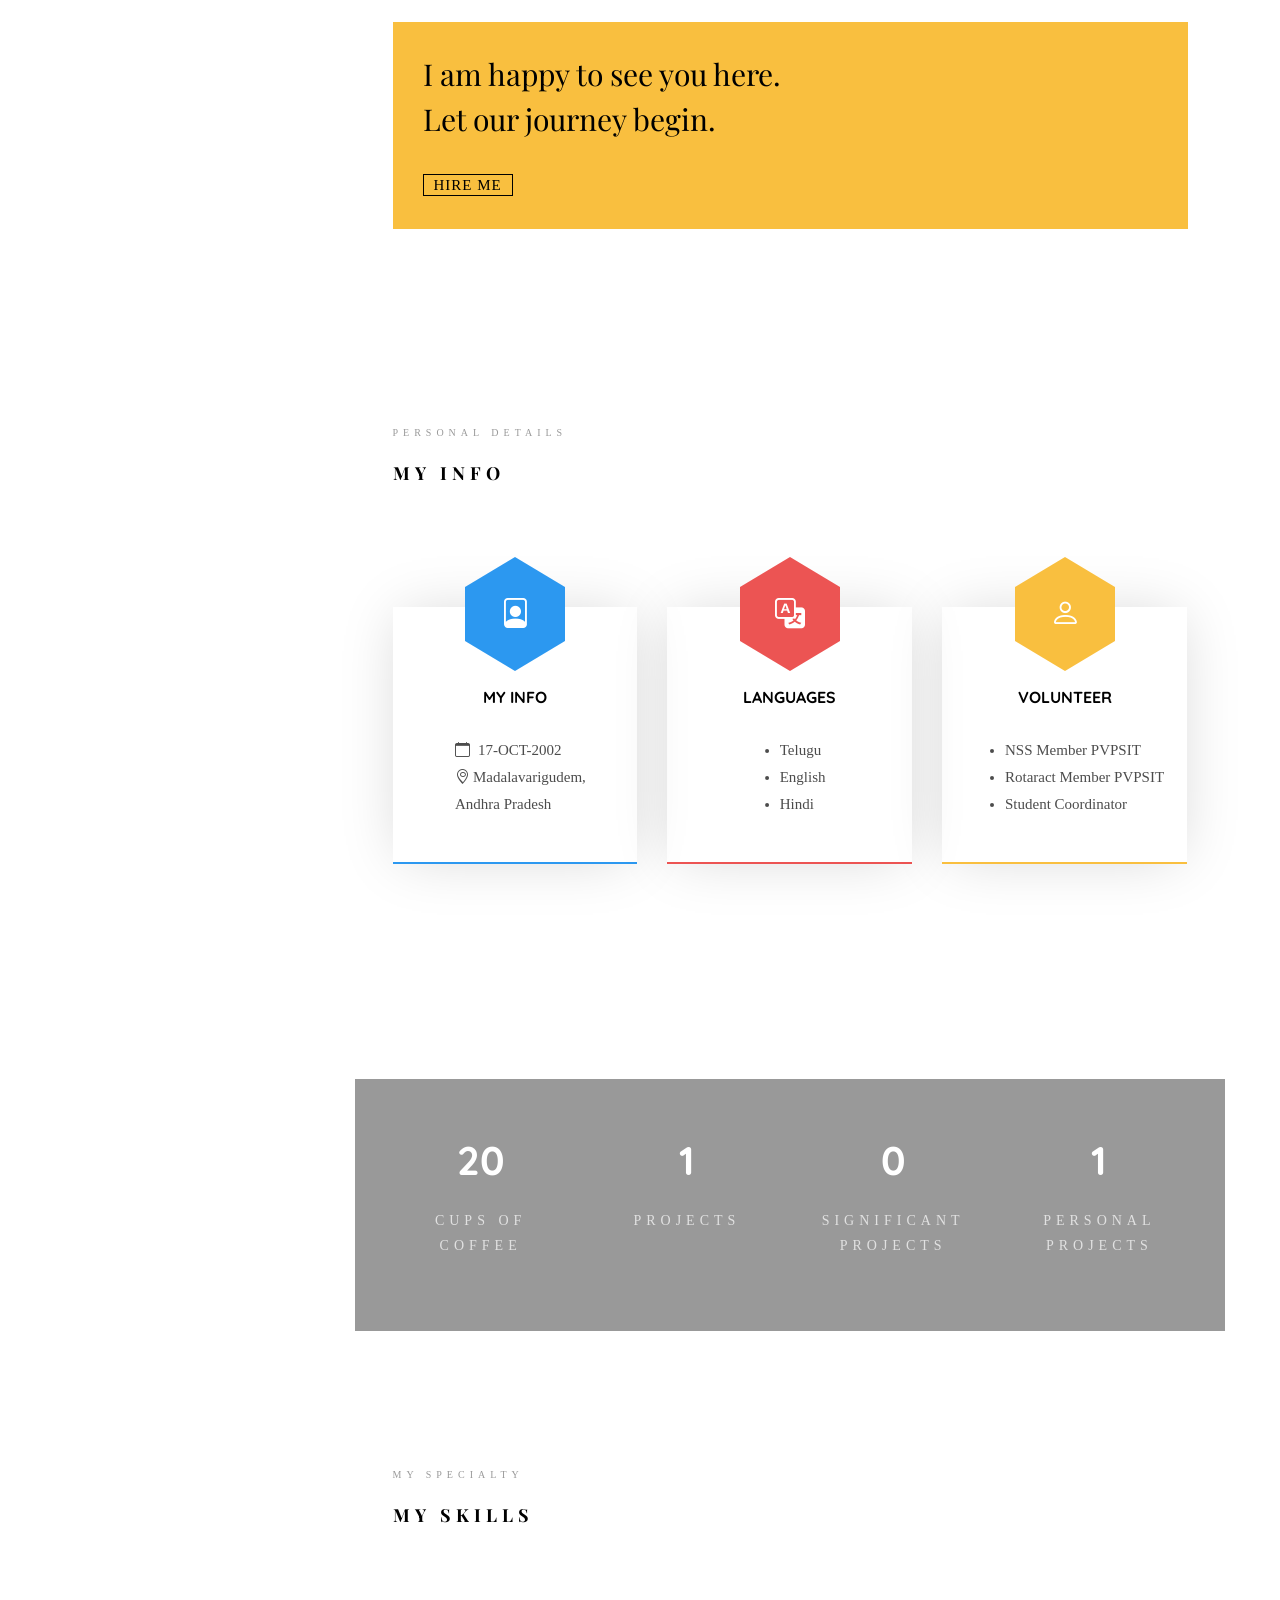
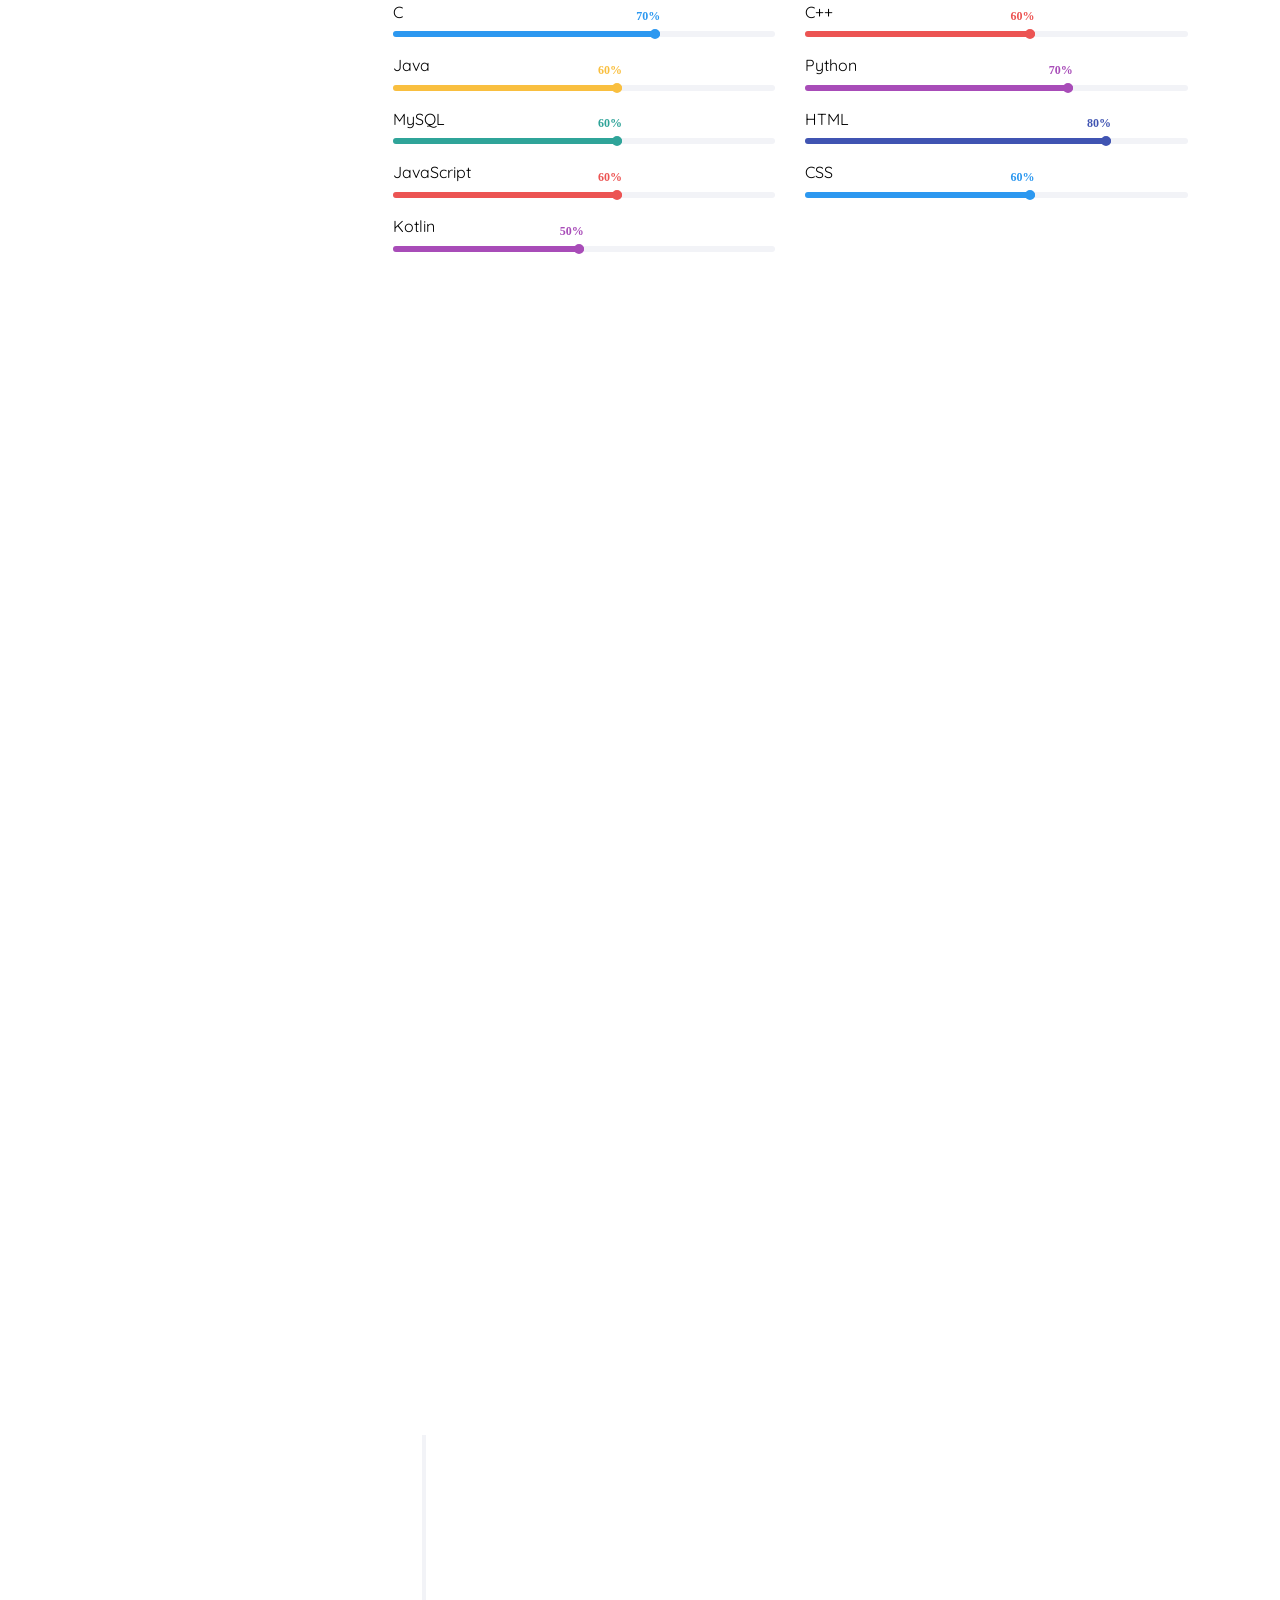
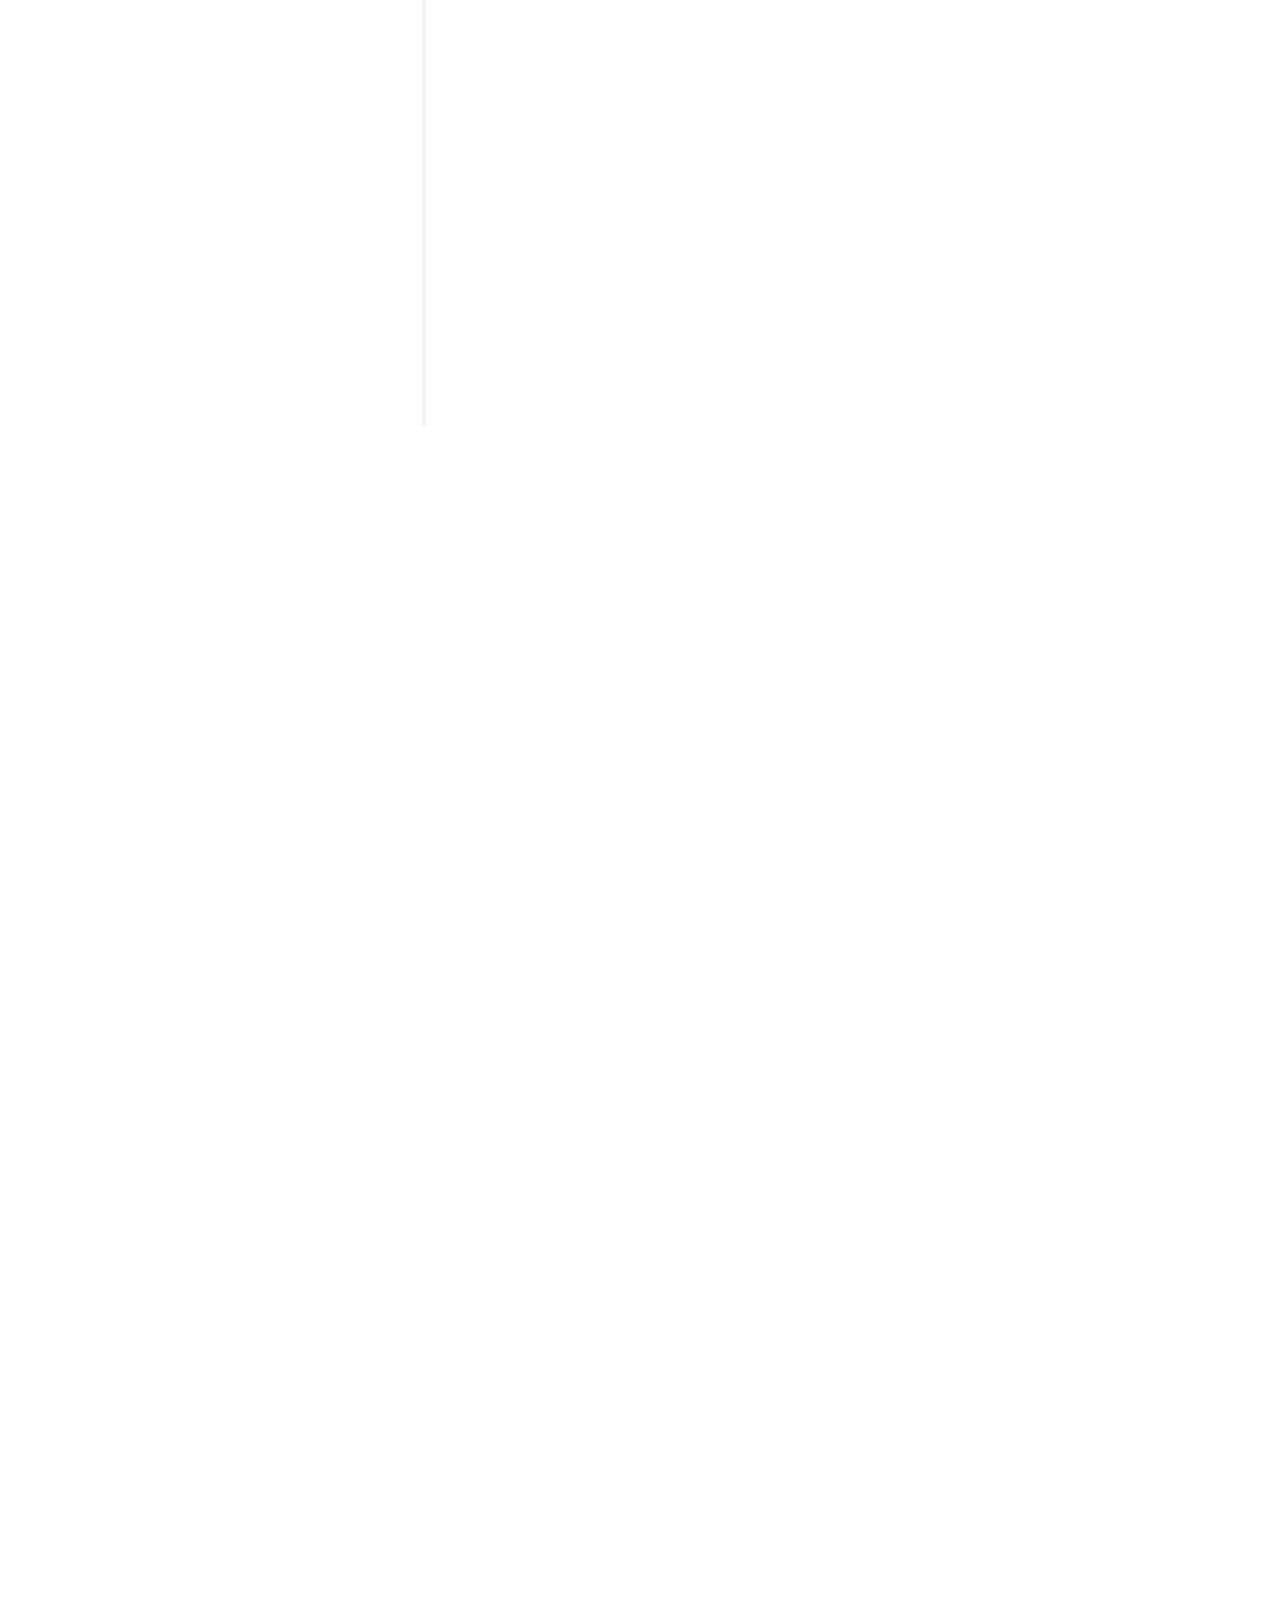
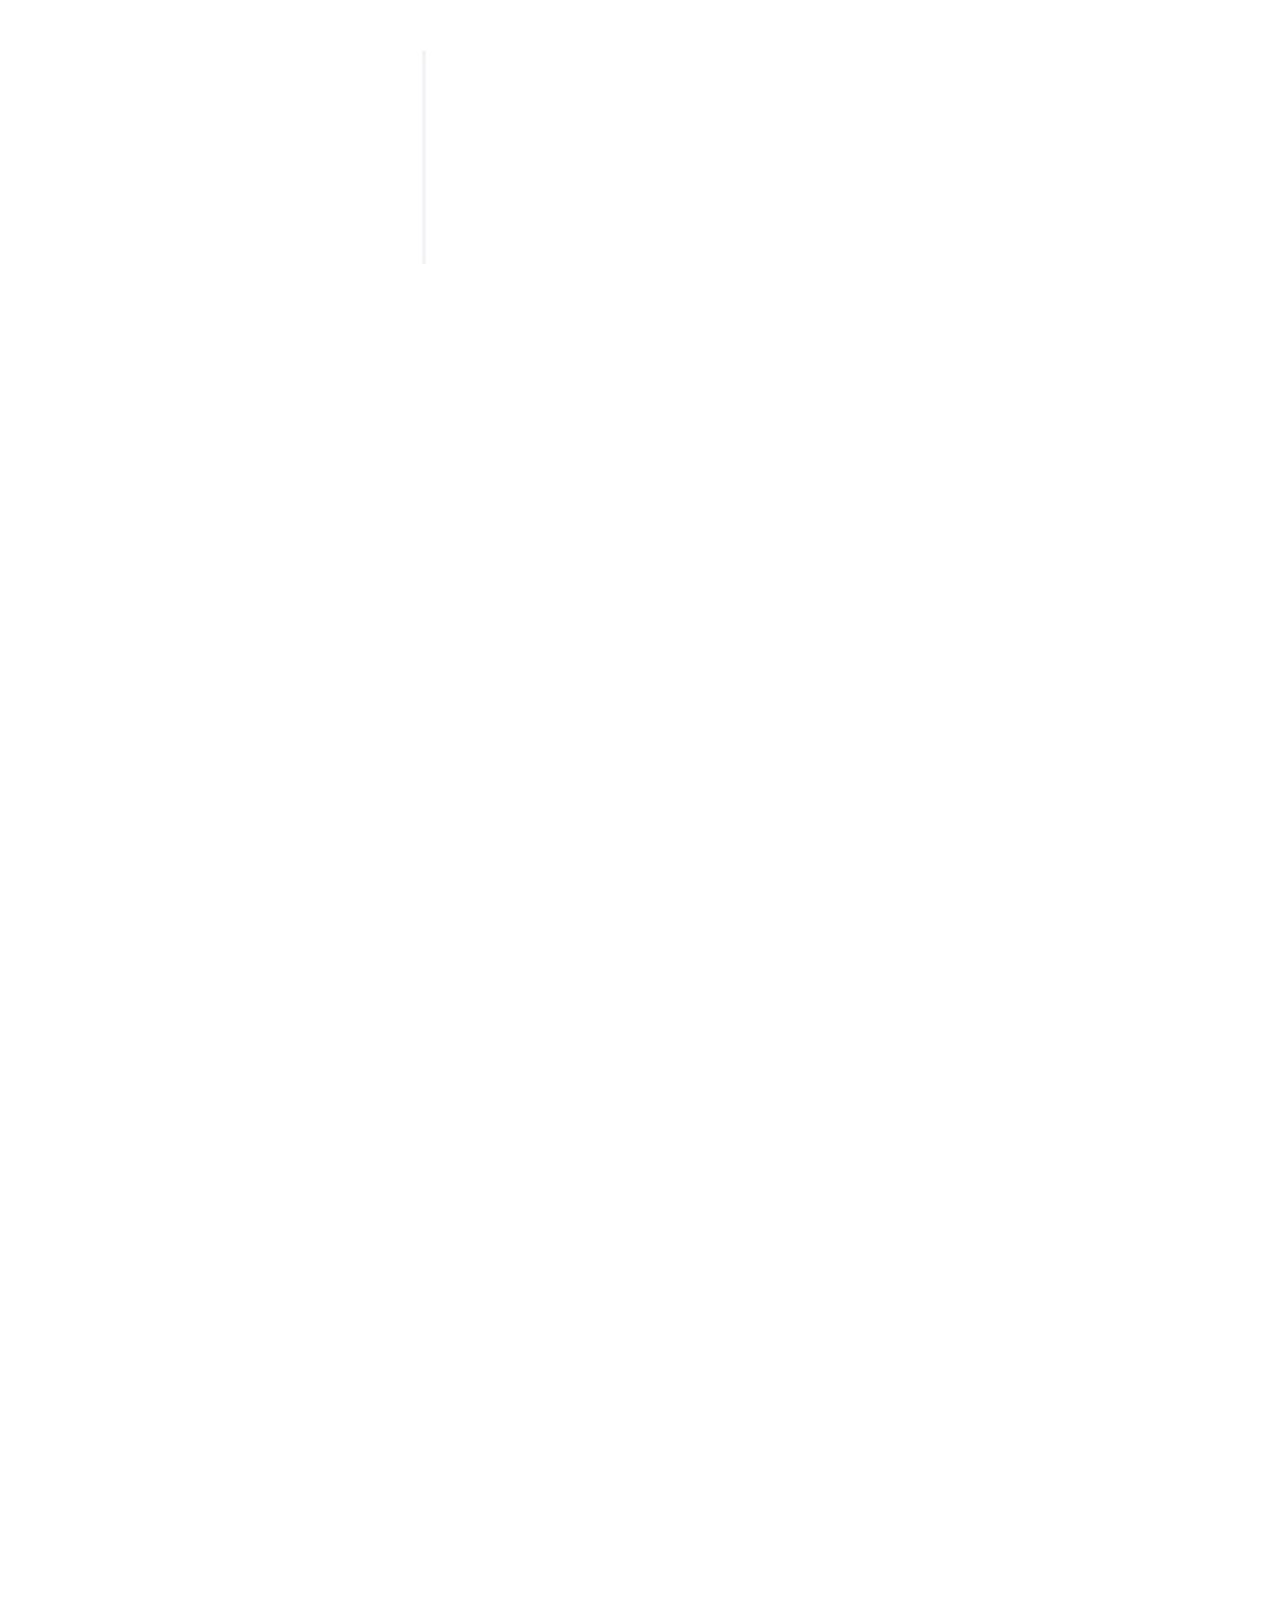
==== commit aee5abfb: "Update index.html" ====
--- a/index.html
+++ b/index.html
@@ -115,7 +115,7 @@
 					   					<div class="desc">
 						   					<h1>Hi! <br>I'm Sai Ram Madala</h1>
 						   					<h2 style="color: black;"><b>An aspiring free lancer.<br>View my linkedln <a href="https://www.linkedin.com/in/madala-sairam/" target="_blank">here.</a></b></h2>
-												<p ><a class="btn btn-warning" href="./documents/resume.pdf" style="color: black;"><b>Download resume </b><i class="icon-download4"></i></a></p>
+												<p ><a class="btn btn-warning" href="./documents/sairam_madala_resume.pdf" style="color: black;"><b>Download resume </b><i class="icon-download4"></i></a></p>
 											</div>
 					   				</div>
 					   			</div>
@@ -131,7 +131,7 @@
 					   					<div class="desc">
 						   					<h1>Aspiring <br>Developer</h1>
 												<h2><b>View my github profile <a href="https://github.com/sairammadala" target="_blank">here</a></b></h2>
-												<p><a href="./documents/resume.pdf" class="btn btn-warning"><b>Download resume<i class="icon-download4"></i></b> </a></p>
+												<p><a href="./documents/sairam_madala_resume.pdf" class="btn btn-warning"><b>Download resume<i class="icon-download4"></i></b> </a></p>
 											</div>
 					   				</div>
 					   			</div>
